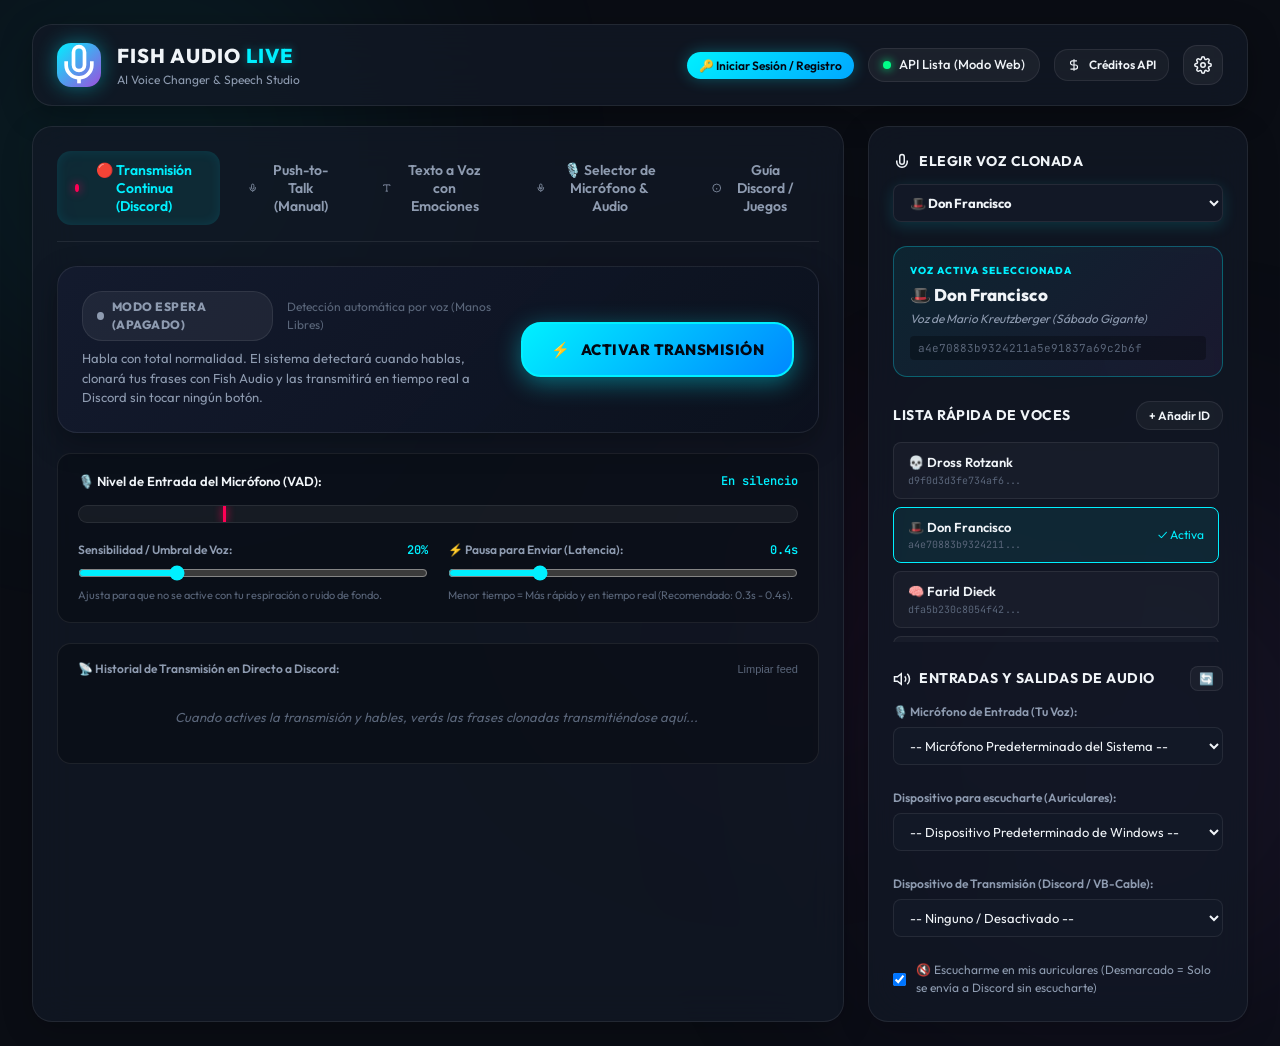
==== index.html @ b85cef84 "feat: add dedicated audio input device selection tab with live VU meter test and tone check" ====
<!DOCTYPE html>
<html lang="es">
<head>
    <meta charset="UTF-8">
    <meta name="viewport" content="width=device-width, initial-scale=1.0">
    <title>Fish Audio AI Voice Changer & Studio</title>
    <!-- Google Fonts -->
    <link rel="preconnect" href="https://fonts.googleapis.com">
    <link rel="preconnect" href="https://fonts.gstatic.com" crossorigin>
    <link href="https://fonts.googleapis.com/css2?family=Outfit:wght@300;400;500;600;700;800&family=JetBrains+Mono:wght@400;500&display=swap" rel="stylesheet">
    <link rel="icon" type="image/svg+xml" href="data:image/svg+xml,<svg xmlns='http://www.w3.org/2000/svg' viewBox='0 0 100 100'><text y='.9em' font-size='90'>🎙️</text></svg>">
    <link rel="stylesheet" href="style.css">
</head>
<body>
    <!-- Background glow ambient effects -->
    <div class="ambient-glow glow-1"></div>
    <div class="ambient-glow glow-2"></div>
    <div class="ambient-glow glow-3"></div>

    <div class="app-container">
        <!-- Top Navbar -->
        <header class="top-nav">
            <div class="brand">
                <div class="logo-icon">
                    <svg viewBox="0 0 24 24" fill="none" stroke="currentColor" stroke-width="2">
                        <path d="M12 2a3 3 0 0 0-3 3v7a3 3 0 0 0 6 0V5a3 3 0 0 0-3-3Z"/>
                        <path d="M19 10v2a7 7 0 0 1-14 0v-2"/>
                        <line x1="12" y1="19" x2="12" y2="22"/>
                    </svg>
                </div>
                <div>
                    <h1>FISH AUDIO <span>LIVE</span></h1>
                    <p class="subtitle">AI Voice Changer & Speech Studio</p>
                </div>
            </div>

            <div class="nav-controls">
                <!-- User Auth Profile Widget -->
                <div id="userProfileWidget" class="user-profile-widget">
                    <button id="btnOpenLoginModal" class="btn btn-primary btn-sm btn-glow">
                        <span>🔑 Iniciar Sesión / Registro</span>
                    </button>
                    <div id="userInfoNav" class="user-info-nav hidden">
                        <div class="user-status-pill">
                            <span class="user-avatar">👤</span>
                            <span id="loggedInUsername" class="user-name">Usuario</span>
                            <span class="user-online-dot" title="Conectado a MongoDB"></span>
                        </div>
                        <button id="btnLogout" class="btn btn-outline btn-xs" title="Cerrar sesión">Salir</button>
                    </div>
                </div>

                <div id="apiStatusBadge" class="status-badge checking">
                    <span class="pulse-dot"></span>
                    <span id="statusText">Verificando API...</span>
                </div>

                <a href="https://fish.audio/app/developers" target="_blank" class="btn btn-outline btn-sm">
                    <svg width="14" height="14" viewBox="0 0 24 24" fill="none" stroke="currentColor" stroke-width="2"><path d="M12 2v20M17 5H9.5a3.5 3.5 0 0 0 0 7h5a3.5 3.5 0 0 1 0 7H6"/></svg>
                    Créditos API
                </a>
                <button id="btnOpenSettings" class="btn btn-icon" title="Configuración">
                    <svg width="18" height="18" viewBox="0 0 24 24" fill="none" stroke="currentColor" stroke-width="2"><circle cx="12" cy="12" r="3"/><path d="M19.4 15a1.65 1.65 0 0 0 .33 1.82l.06.06a2 2 0 0 1 0 2.83 2 2 0 0 1-2.83 0l-.06-.06a1.65 1.65 0 0 0-1.82-.33 1.65 1.65 0 0 0-1 1.51V21a2 2 0 0 1-2 2 2 2 0 0 1-2-2v-.09A1.65 1.65 0 0 0 9 19.4a1.65 1.65 0 0 0-1.82.33l-.06.06a2 2 0 0 1-2.83 0 2 2 0 0 1 0-2.83l.06-.06a1.65 1.65 0 0 0 .33-1.82 1.65 1.65 0 0 0-1.51-1H3a2 2 0 0 1-2-2 2 2 0 0 1 2-2h.09A1.65 1.65 0 0 0 4.6 9a1.65 1.65 0 0 0-.33-1.82l-.06-.06a2 2 0 0 1 0-2.83 2 2 0 0 1 2.83 0l.06.06a1.65 1.65 0 0 0 1.82.33H9a1.65 1.65 0 0 0 1-1.51V3a2 2 0 0 1 2-2 2 2 0 0 1 2 2v.09a1.65 1.65 0 0 0 1 1.51 1.65 1.65 0 0 0 1.82-.33l.06-.06a2 2 0 0 1 2.83 0 2 2 0 0 1 0 2.83l-.06.06a1.65 1.65 0 0 0-.33 1.82V9a1.65 1.65 0 0 0 1.51 1H21a2 2 0 0 1 2 2 2 2 0 0 1-2 2h-.09a1.65 1.65 0 0 0-1.51 1z"/></svg>
                </button>
            </div>
        </header>

        <!-- Credit Alert Banner (Shown if error 402) -->
        <div id="creditAlertBanner" class="credit-banner hidden">
            <div class="banner-content">
                <div class="banner-icon">⚠️</div>
                <div>
                    <strong>Aviso de Crédito de API (Error 402):</strong>
                    <span>Fish Audio gestiona el saldo de la API de forma independiente a la suscripción web. Debes recargar o activar tu saldo de API de desarrollador en <a href="https://fish.audio/app/developers" target="_blank">fish.audio/app/developers</a>.</span>
                </div>
            </div>
            <button class="banner-close" onclick="document.getElementById('creditAlertBanner').classList.add('hidden')">×</button>
        </div>

        <!-- Main Layout Grid -->
        <main class="main-grid">
            <!-- Left Column: Voice Changer & Studio -->
            <section class="panel main-panel">
                <!-- Mode Tabs -->
                <div class="tabs-header">
                    <button class="tab-btn active" data-tab="tab-continuous">
                        <span class="live-dot-icon"></span>
                        🔴 Transmisión Continua (Discord)
                    </button>
                    <button class="tab-btn" data-tab="tab-mic">
                        <svg width="18" height="18" viewBox="0 0 24 24" fill="none" stroke="currentColor" stroke-width="2"><path d="M12 2a3 3 0 0 0-3 3v7a3 3 0 0 0 6 0V5a3 3 0 0 0-3-3Z"/><path d="M19 10v2a7 7 0 0 1-14 0v-2"/><line x1="12" y1="19" x2="12" y2="22"/></svg>
                        Push-to-Talk (Manual)
                    </button>
                    <button class="tab-btn" data-tab="tab-tts">
                        <svg width="18" height="18" viewBox="0 0 24 24" fill="none" stroke="currentColor" stroke-width="2"><polyline points="4 7 4 4 20 4 20 7"/><line x1="9" y1="20" x2="15" y2="20"/><line x1="12" y1="4" x2="12" y2="20"/></svg>
                        Texto a Voz con Emociones
                    </button>
                    <button class="tab-btn" data-tab="tab-devices">
                        <svg width="18" height="18" viewBox="0 0 24 24" fill="none" stroke="currentColor" stroke-width="2"><path d="M12 2a3 3 0 0 0-3 3v7a3 3 0 0 0 6 0V5a3 3 0 0 0-3-3Z"/><path d="M19 10v2a7 7 0 0 1-14 0v-2"/><line x1="12" y1="19" x2="12" y2="22"/><circle cx="12" cy="12" r="1"/></svg>
                        🎙️ Selector de Micrófono & Audio
                    </button>
                    <button class="tab-btn" data-tab="tab-guide">
                        <svg width="18" height="18" viewBox="0 0 24 24" fill="none" stroke="currentColor" stroke-width="2"><circle cx="12" cy="12" r="10"/><line x1="12" y1="16" x2="12" y2="12"/><line x1="12" y1="8" x2="12.01" y2="8"/></svg>
                        Guía Discord / Juegos
                    </button>
                </div>

                <!-- Tab 0: Continuous Live Streaming Mode -->
                <div id="tab-continuous" class="tab-content active">
                    <div class="continuous-hub">
                        <!-- Master Live Toggle Banner -->
                        <div class="master-live-card">
                            <div class="live-info">
                                <div class="live-title-row">
                                    <span id="liveStateBadge" class="live-state-badge state-off">
                                        <span class="live-status-dot"></span>
                                        <span id="liveStateText">MODO ESPERA (APAGADO)</span>
                                    </span>
                                    <span class="live-subtext">Detección automática por voz (Manos Libres)</span>
                                </div>
                                <p class="live-desc">Habla con total normalidad. El sistema detectará cuando hablas, clonará tus frases con Fish Audio y las transmitirá en tiempo real a Discord sin tocar ningún botón.</p>
                            </div>
                            <div class="live-switch-wrapper">
                                <button id="btnToggleLive" class="btn-live-toggle">
                                    <span class="toggle-icon">⚡</span>
                                    <span id="btnToggleLiveText">ACTIVAR TRANSMISIÓN</span>
                                </button>
                            </div>
                        </div>

                        <!-- Real-Time Voice Activity / Noise Gate Meter -->
                        <div class="vad-meter-card">
                            <div class="meter-header">
                                <span>🎙️ Nivel de Entrada del Micrófono (VAD):</span>
                                <span id="vadStatusText" class="vad-level-text">En silencio</span>
                            </div>
                            <div class="meter-bar-container">
                                <div id="vadMeterFill" class="meter-bar-fill" style="width: 0%;"></div>
                                <div id="vadThresholdLine" class="meter-threshold-marker" style="left: 20%;" title="Umbral de Activación"></div>
                            </div>
                            <div class="meter-calibration-grid">
                                <div class="calib-item">
                                    <label class="calib-label">Sensibilidad / Umbral de Voz: <span id="valThreshold">20%</span></label>
                                    <input type="range" id="sliderVadThreshold" min="5" max="60" value="20" class="range-slider">
                                    <small>Ajusta para que no se active con tu respiración o ruido de fondo.</small>
                                </div>
                                <div class="calib-item">
                                    <label class="calib-label">⚡ Pausa para Enviar (Latencia): <span id="valSilenceTime">0.4s</span></label>
                                    <input type="range" id="sliderSilenceTime" min="2" max="10" value="4" class="range-slider">
                                    <small>Menor tiempo = Más rápido y en tiempo real (Recomendado: 0.3s - 0.4s).</small>
                                </div>
                            </div>
                        </div>

                        <!-- Live Stream Sentences Feed -->
                        <div class="live-feed-card">
                            <div class="card-header-sm">
                                <span>📡 Historial de Transmisión en Directo a Discord:</span>
                                <button id="btnClearFeed" class="btn-text-sm">Limpiar feed</button>
                            </div>
                            <div id="liveSentencesFeed" class="sentences-feed">
                                <div class="empty-feed-msg">Cuando actives la transmisión y hables, verás las frases clonadas transmitiéndose aquí...</div>
                            </div>
                        </div>
                    </div>
                </div>

                <!-- Tab 1: Live Mic Voice Changer (PTT) -->
                <div id="tab-mic" class="tab-content">
                    <div class="mic-hub">
                        <!-- Canvas Visualizer -->
                        <div class="visualizer-container">
                            <canvas id="visualizerCanvas"></canvas>
                            <div id="recordingBadge" class="rec-badge hidden">
                                <span class="rec-dot"></span> GRABANDO TU VOZ
                            </div>
                            <div id="processingBadge" class="proc-badge hidden">
                                <div class="spinner-small"></div> CLONANDO CON FISH AUDIO...
                            </div>
                        </div>

                        <!-- Big PTT Button -->
                        <div class="ptt-container">
                            <button id="btnPtt" class="ptt-btn">
                                <div class="ptt-inner">
                                    <svg class="mic-svg" viewBox="0 0 24 24" fill="none" stroke="currentColor" stroke-width="2">
                                        <path d="M12 2a3 3 0 0 0-3 3v7a3 3 0 0 0 6 0V5a3 3 0 0 0-3-3Z"/>
                                        <path d="M19 10v2a7 7 0 0 1-14 0v-2"/>
                                        <line x1="12" y1="19" x2="12" y2="22"/>
                                    </svg>
                                    <span class="ptt-label">MANTÉN PULSADO PARA HABLAR</span>
                                    <span class="ptt-hint">o presiona la tecla [ESPACIO]</span>
                                </div>
                            </button>
                        </div>

                        <!-- Transcription Box -->
                        <div class="transcription-card">
                            <div class="card-header-sm">
                                <span>🗣️ Transcripción Detectada:</span>
                                <span id="transcriptionStatus" class="tag-status">Listo</span>
                            </div>
                            <div id="transcriptionText" class="transcription-text">
                                Habla al micrófono para ver la transcripción aquí y escucharla transformada con la voz de IA...
                            </div>
                        </div>

                        <!-- Audio Player Output -->
                        <div id="latestAudioCard" class="latest-audio-card hidden">
                            <div class="audio-info">
                                <span class="audio-title">✨ Última Salida Clonada</span>
                                <span id="audioDuration" class="audio-duration">0.0s</span>
                            </div>
                            <audio id="audioPlayer" controls></audio>
                        </div>
                    </div>
                </div>

                <!-- Tab 2: Text to Speech with Emotion Tags -->
                <div id="tab-tts" class="tab-content">
                    <div class="tts-hub">
                        <label class="form-label">Escribe el texto que dirá tu voz clonada:</label>
                        
                        <!-- Emotion Tags Quick Insert -->
                        <div class="emotion-tags-bar">
                            <span class="tags-label">Emociones Fish Audio:</span>
                            <button class="tag-chip" onclick="insertTag('[excited]')">😃 [excited]</button>
                            <button class="tag-chip" onclick="insertTag('[laughing]')">😂 [laughing]</button>
                            <button class="tag-chip" onclick="insertTag('[whispering]')">🤫 [whispering]</button>
                            <button class="tag-chip" onclick="insertTag('[angry]')">😡 [angry]</button>
                            <button class="tag-chip" onclick="insertTag('[crying]')">😭 [crying]</button>
                            <button class="tag-chip" onclick="insertTag('[sighing]')">😮‍💨 [sighing]</button>
                            <button class="tag-chip" onclick="insertTag('[screaming]')">😱 [screaming]</button>
                        </div>

                        <div class="textarea-wrapper">
                            <textarea id="ttsTextInput" placeholder="Escribe algo aquí... Ejemplo: [excited] ¡Hola a todos! [laughing] Esta es mi voz con inteligencia artificial."></textarea>
                            <div class="textarea-footer">
                                <span id="charCount">0 caracteres</span>
                                <span class="key-shortcut">Ctrl + Enter para enviar</span>
                            </div>
                        </div>

                        <div class="tts-actions">
                            <button id="btnGenerateTTS" class="btn btn-primary btn-lg">
                                <svg width="18" height="18" viewBox="0 0 24 24" fill="none" stroke="currentColor" stroke-width="2"><polygon points="5 3 19 12 5 21 5 3"/></svg>
                                <span>Generar y Reproducir en Directo</span>
                            </button>
                            <button id="btnClearTTS" class="btn btn-outline">Limpiar</button>
                        </div>
                    </div>
                </div>

                <!-- Tab 3: Discord / Virtual Cable Guide -->
                <div id="tab-guide" class="tab-content">
                    <div class="guide-card">
                        <h3>🎧 Cómo usar tu Voz Clonada en Discord, Juegos o Zoom</h3>
                        <div class="steps-list">
                            <div class="step-item">
                                <div class="step-num">1</div>
                                <div class="step-desc">
                                    <strong>Selecciona la Salida Secundaria en Configuración:</strong>
                                    <p>En el panel derecho, en <em>"Dispositivo de Transmisión (Discord/Juegos)"</em>, elige <strong>CABLE Input (VB-Audio Virtual Cable)</strong> o tu canal de <strong>Voicemeeter</strong>.</p>
                                </div>
                            </div>
                            <div class="step-item">
                                <div class="step-num">2</div>
                                <div class="step-desc">
                                    <strong>Configura Discord o tu Videojuego:</strong>
                                    <p>Abre Discord -> <em>Ajustes de Usuario</em> -> <em>Voz y Video</em> -> En <strong>Dispositivo de Entrada</strong> (Micrófono) selecciona <strong>CABLE Output (VB-Audio Virtual Cable)</strong>.</p>
                                </div>
                            </div>
                            <div class="step-item">
                                <div class="step-num">3</div>
                                <div class="step-desc">
                                    <strong>¡Habla y diviértete!</strong>
                                    <p>Cada vez que hables por este programa o generes un texto, tus amigos en Discord escucharán directamente la voz de IA clonada.</p>
                                </div>
                            </div>
                        </div>
                    </div>
                </div>

                <!-- Tab 4: Comprehensive Audio Input & Output Devices Control Center -->
                <div id="tab-devices" class="tab-content">
                    <div class="devices-hub">
                        <!-- Top Banner / Control Bar -->
                        <div class="device-hero-card">
                            <div class="device-hero-info">
                                <div class="device-hero-title">
                                    <span class="device-icon-badge">🎙️</span>
                                    <div>
                                        <h3>Selector de Micrófonos y Dispositivos de Audio</h3>
                                        <p>Elige qué micrófono capturará tu voz y gestiona tus salidas a auriculares y cables virtuales de Discord.</p>
                                    </div>
                                </div>
                            </div>
                            <div class="device-hero-actions">
                                <button id="btnRefreshDevicesTab" class="btn btn-outline">
                                    <span>🔄</span> Actualizar Dispositivos
                                </button>
                            </div>
                        </div>

                        <!-- Main Input Mic Selector & Live Audio Test Card -->
                        <div class="device-main-card">
                            <div class="section-subtitle space-between">
                                <span>🎙️ 1. SELECCIONAR MICRÓFONO DE ENTRADA ACTIVO</span>
                                <span id="micSelectedBadge" class="status-pill online">Micrófono Activo</span>
                            </div>
                            
                            <div class="form-group" style="margin-top: 14px;">
                                <label class="form-label" style="font-size: 14px; font-weight: 600;">Elegir Micrófono para Captura de Voz:</label>
                                <select id="selectInputDeviceTab" class="form-select select-mic-large">
                                    <option value="">Cargando micrófonos disponibles...</option>
                                </select>
                            </div>

                            <!-- Live Microphone VU Meter & Test Canvas -->
                            <div class="mic-test-panel">
                                <div class="mic-test-header">
                                    <div class="mic-test-title">
                                        <strong>📊 Prueba de Micrófono en Tiempo Real:</strong>
                                        <span id="micTestStatus" class="status-pill idle">En reposo</span>
                                    </div>
                                    <button id="btnToggleMicTest" class="btn btn-sm btn-primary">
                                        <span id="btnToggleMicTestIcon">▶️</span>
                                        <span id="btnToggleMicTestText">Probar Micrófono</span>
                                    </button>
                                </div>

                                <!-- Dynamic VU Meter Bar -->
                                <div class="vu-meter-wrapper">
                                    <div class="vu-meter-scale">
                                        <span>Silencio</span>
                                        <span>Bajo</span>
                                        <span>Óptimo</span>
                                        <span>Alto / Saturación</span>
                                    </div>
                                    <div class="vu-meter-bar-bg">
                                        <div id="micTestVuFill" class="vu-meter-fill" style="width: 0%;"></div>
                                        <div class="vu-meter-marker-optimal" style="left: 60%;" title="Nivel Óptimo Recomendado"></div>
                                    </div>
                                </div>

                                <!-- Canvas Waveform -->
                                <canvas id="micTestCanvas" class="mic-test-canvas" width="600" height="70"></canvas>
                                <div class="mic-test-hint">💡 Habla por tu micrófono mientras la prueba esté activa para verificar que la barra se mueva y que capture tu voz correctamente.</div>
                            </div>
                        </div>

                        <!-- Output Devices Routing Card -->
                        <div class="device-main-card">
                            <div class="section-subtitle">
                                <span>🎧 2. ENRUTAMIENTO DE SALIDAS (AURICULARES Y DISCORD)</span>
                            </div>

                            <div class="routing-grid-two">
                                <div class="routing-box">
                                    <label class="form-label">🎧 Para escucharte a ti mismo (Auriculares/Parlantes):</label>
                                    <select id="selectPrimaryOutputTab" class="form-select">
                                        <option value="">Cargando salidas...</option>
                                    </select>
                                    <button id="btnTestPrimarySound" class="btn btn-sm btn-outline mt-2">
                                        <span>🔊</span> Probar Tono en Auriculares
                                    </button>
                                </div>

                                <div class="routing-box">
                                    <label class="form-label">⭐ Para transmitir a Discord / Juegos (VB-Cable):</label>
                                    <select id="selectSecondaryOutputTab" class="form-select">
                                        <option value="">Cargando salidas...</option>
                                    </select>
                                    <button id="btnTestSecondarySound" class="btn btn-sm btn-outline mt-2">
                                        <span>🔊</span> Probar Tono en Cable Discord
                                    </button>
                                </div>
                            </div>
                        </div>

                        <!-- Detected Microphones List Grid -->
                        <div class="device-main-card">
                            <div class="section-subtitle space-between">
                                <span>📋 3. TODOS LOS MICRÓFONOS DETECTADOS EN TU SISTEMA</span>
                                <span id="totalMicsBadge" class="status-pill idle">0 detectados</span>
                            </div>
                            <div id="detectedMicsList" class="detected-mics-grid">
                                <!-- Populated dynamically -->
                            </div>
                        </div>
                    </div>
                </div>
            </section>

            <!-- Right Column: Voice Selection & Audio Routing -->
            <aside class="panel side-panel">
                <!-- Active Voice & Dropdown Selector -->
                <div class="side-section">
                    <div class="section-title space-between">
                        <div style="display:flex; align-items:center; gap:8px;">
                            <svg width="18" height="18" viewBox="0 0 24 24" fill="none" stroke="currentColor" stroke-width="2"><path d="M12 2a3 3 0 0 0-3 3v7a3 3 0 0 0 6 0V5a3 3 0 0 0-3-3Z"/><path d="M19 10v2a7 7 0 0 1-14 0v-2"/></svg>
                            <span>Elegir Voz Clonada</span>
                        </div>
                    </div>

                    <!-- Main Voice Dropdown Menu -->
                    <div class="form-group">
                        <select id="voiceDropdownSelect" class="form-select select-voice-main">
                            <option value="">Cargando voces...</option>
                        </select>
                    </div>

                    <div class="active-voice-box">
                        <div class="voice-badge">VOZ ACTIVA SELECCIONADA</div>
                        <div id="activeVoiceName" class="active-voice-name">Cargando...</div>
                        <div id="activeVoiceDesc" class="active-voice-desc">...</div>
                        <div id="activeVoiceId" class="active-voice-id">...</div>
                    </div>
                </div>

                <!-- Voice Catalog / Bank -->
                <div class="side-section">
                    <div class="section-title space-between">
                        <span>Lista Rápida de Voces</span>
                        <button id="btnAddNewVoice" class="btn btn-sm btn-outline">+ Añadir ID</button>
                    </div>

                    <div id="voiceList" class="voice-list">
                        <!-- Loaded dynamically -->
                    </div>
                </div>

                <!-- Audio Output Routing -->
                <div class="side-section">
                    <div class="section-title space-between">
                        <div style="display:flex; align-items:center; gap:8px;">
                            <svg width="18" height="18" viewBox="0 0 24 24" fill="none" stroke="currentColor" stroke-width="2"><polygon points="11 5 6 9 2 9 2 15 6 15 11 19 11 5"/><path d="M19.07 4.93a10 10 0 0 1 0 14.14M15.54 8.46a5 5 0 0 1 0 7.07"/></svg>
                            <span>Entradas y Salidas de Audio</span>
                        </div>
                        <button id="btnRefreshDevicesSide" class="btn btn-xs btn-outline" title="Actualizar lista de micrófonos">🔄</button>
                    </div>

                    <div class="form-group">
                        <label class="form-label-sm">🎙️ Micrófono de Entrada (Tu Voz):</label>
                        <select id="selectInputDevice" class="form-select">
                            <option value="">Cargando micrófonos...</option>
                        </select>
                    </div>

                    <div class="form-group">
                        <label class="form-label-sm">Dispositivo para escucharte (Auriculares):</label>
                        <select id="selectPrimaryOutput" class="form-select">
                            <option value="">Cargando dispositivos...</option>
                        </select>
                    </div>

                    <div class="form-group">
                        <label class="form-label-sm">Dispositivo de Transmisión (Discord / VB-Cable):</label>
                        <select id="selectSecondaryOutput" class="form-select">
                            <option value="">Cargando dispositivos...</option>
                        </select>
                    </div>

                    <div class="checkbox-wrapper">
                        <input type="checkbox" id="checkHearMyself">
                        <label for="checkHearMyself">🔇 Escucharme en mis auriculares (Desmarcado = Solo se envía a Discord sin escucharte)</label>
                    </div>
                </div>
            </aside>
        </main>
    </div>

    <!-- Modal for Settings -->
    <div id="settingsModal" class="modal-overlay hidden">
        <div class="modal-card">
            <div class="modal-header">
                <h2>⚙️ Configuración General</h2>
                <button class="modal-close" onclick="closeSettingsModal()">×</button>
            </div>
            <div class="modal-body">
                <div class="form-group">
                    <label class="form-label">Fish Audio API Key:</label>
                    <input type="text" id="settingApiKey" class="form-input" placeholder="sk-fish-...">
                </div>
                <div class="form-group">
                    <label class="form-label">Modelo Fish Audio:</label>
                    <select id="settingModel" class="form-select">
                        <option value="s2.1-pro-free" selected>s2.1-pro-free (Predeterminado / Siempre activo)</option>
                        <option value="s2.1-pro">s2.1-pro</option>
                        <option value="s2-pro">s2-pro</option>
                        <option value="s2">s2</option>
                    </select>
                </div>
                <div class="form-group">
                    <label class="form-label">Idioma / Acento de Reconocimiento:</label>
                    <select id="settingLang" class="form-select">
                        <option value="es-CL">🇨🇱 Español (Chile - Modismos y fonética chilena)</option>
                        <option value="es-419">🌎 Español (Latinoamérica General)</option>
                        <option value="es-ES">🇪🇸 Español (España)</option>
                        <option value="es-MX">🇲🇽 Español (México)</option>
                        <option value="es-AR">🇦🇷 Español (Argentina)</option>
                        <option value="en-US">🇺🇸 English (US)</option>
                    </select>
                    <small class="form-help" style="color:var(--primary); margin-top:4px; display:block;">
                        🧠 <strong>Motor Activo:</strong> Whisper AI + Filtro de Ruido Dinámico FFmpeg (Precisión Máxima)
                    </small>
                </div>
            </div>
            <div class="modal-footer">
                <button class="btn btn-outline" onclick="closeSettingsModal()">Cancelar</button>
                <button id="btnSaveSettings" class="btn btn-primary">Guardar Cambios</button>
            </div>
        </div>
    </div>

    <!-- Modal for Adding New Voice Reference ID -->
    <div id="newVoiceModal" class="modal-overlay hidden">
        <div class="modal-card">
            <div class="modal-header">
                <h2>➕ Añadir Nueva Voz de Fish Audio</h2>
                <button class="modal-close" onclick="closeNewVoiceModal()">×</button>
            </div>
            <div class="modal-body">
                <div class="form-group">
                    <label class="form-label">Reference ID de Fish Audio:</label>
                    <input type="text" id="newVoiceId" class="form-input" placeholder="Ej: 97582f301e1c4f93a514ceda15e23e26">
                    <small class="form-help">Lo encuentras en la URL de cualquier voz pública en fish.audio</small>
                </div>
                <div class="form-group">
                    <label class="form-label">Nombre para la voz:</label>
                    <input type="text" id="newVoiceName" class="form-input" placeholder="Ej: Mi Voz Clonada / Personaje">
                </div>
                <div class="form-group">
                    <label class="form-label">Descripción (opcional):</label>
                    <input type="text" id="newVoiceDesc" class="form-input" placeholder="Ej: Voz enérgica y juvenil">
                </div>
            </div>
            <div class="modal-footer">
                <button class="btn btn-outline" onclick="closeNewVoiceModal()">Cancelar</button>
                <button id="btnSaveNewVoice" class="btn btn-primary">Guardar Voz</button>
            </div>
        </div>
    </div>

    <!-- Modal for Authentication (Login / Register) -->
    <div id="authModal" class="modal-overlay hidden">
        <div class="modal-card auth-modal-card">
            <div class="modal-header auth-modal-header">
                <div class="auth-tabs">
                    <button id="tabAuthLogin" class="auth-tab-btn active" onclick="switchAuthMode('login')">Iniciar Sesión</button>
                    <button id="tabAuthRegister" class="auth-tab-btn" onclick="switchAuthMode('register')">Crear Cuenta</button>
                </div>
                <button class="modal-close" onclick="closeAuthModal()">×</button>
            </div>
            
            <div class="modal-body auth-modal-body">
                <!-- Alert error message -->
                <div id="authAlert" class="auth-alert hidden"></div>

                <!-- Username Input -->
                <div class="form-group">
                    <label class="form-label">Nombre de Usuario:</label>
                    <div class="input-with-icon">
                        <span class="input-icon">👤</span>
                        <input type="text" id="authUsername" class="form-input" placeholder="Tu usuario (ej: gamer123)">
                    </div>
                </div>

                <!-- Email Input (Register only) -->
                <div id="authEmailGroup" class="form-group hidden">
                    <label class="form-label">Correo Electrónico (opcional):</label>
                    <div class="input-with-icon">
                        <span class="input-icon">✉️</span>
                        <input type="email" id="authEmail" class="form-input" placeholder="correo@ejemplo.com">
                    </div>
                </div>

                <!-- Password Input -->
                <div class="form-group">
                    <label class="form-label">Contraseña:</label>
                    <div class="input-with-icon">
                        <span class="input-icon">🔒</span>
                        <input type="password" id="authPassword" class="form-input" placeholder="Mínimo 4 caracteres">
                    </div>
                </div>

                <!-- Submit Button -->
                <button id="btnSubmitAuth" class="btn btn-primary btn-block btn-lg" style="margin-top:16px; width:100%;">
                    <span id="btnSubmitAuthText">Iniciar Sesión</span>
                </button>

                <!-- Footer Hint -->
                <p id="authFooterHint" class="auth-footer-hint">
                    ¿No tienes cuenta? <a href="javascript:void(0)" onclick="switchAuthMode('register')">Regístrate aquí</a>
                </p>
            </div>
        </div>
    </div>

    <!-- Toast Notification -->
    <div id="toast" class="toast hidden"></div>

    <script src="app.js"></script>
</body>
</html>
---- style.css ----
:root {
    --bg-main: #0a0d14;
    --bg-card: rgba(18, 24, 38, 0.75);
    --bg-card-hover: rgba(28, 36, 56, 0.85);
    --bg-input: #121826;
    --border-color: rgba(255, 255, 255, 0.08);
    --border-glow: rgba(0, 240, 255, 0.3);
    
    --primary: #00f0ff;
    --primary-glow: rgba(0, 240, 255, 0.4);
    --secondary: #9d4edd;
    --accent: #ff007f;
    --success: #00ff88;
    --warning: #ffb703;
    --danger: #ff3366;
    
    --text-main: #f0f4f8;
    --text-muted: #8e9bb0;
    --text-dim: #5a667a;
    
    --radius-sm: 8px;
    --radius-md: 14px;
    --radius-lg: 20px;
    --radius-xl: 28px;
    
    --transition: all 0.25s cubic-bezier(0.16, 1, 0.3, 1);
}

* {
    margin: 0;
    padding: 0;
    box-sizing: border-box;
}

body {
    font-family: 'Outfit', -apple-system, BlinkMacSystemFont, sans-serif;
    background-color: var(--bg-main);
    color: var(--text-main);
    min-height: 100vh;
    overflow-x: hidden;
    position: relative;
    line-height: 1.5;
}

/* Ambient glow background */
.ambient-glow {
    position: fixed;
    border-radius: 50%;
    filter: blur(140px);
    pointer-events: none;
    z-index: 0;
    opacity: 0.25;
}
.glow-1 {
    width: 500px;
    height: 500px;
    background: radial-gradient(circle, var(--primary), transparent 70%);
    top: -100px;
    left: -100px;
}
.glow-2 {
    width: 600px;
    height: 600px;
    background: radial-gradient(circle, var(--secondary), transparent 70%);
    bottom: -150px;
    right: -150px;
}
.glow-3 {
    width: 400px;
    height: 400px;
    background: radial-gradient(circle, var(--accent), transparent 70%);
    top: 40%;
    left: 45%;
    opacity: 0.15;
}

.app-container {
    position: relative;
    z-index: 1;
    max-width: 1440px;
    margin: 0 auto;
    padding: 24px 32px;
    display: flex;
    flex-direction: column;
    gap: 20px;
    min-height: 100vh;
}

/* Header & Brand */
.top-nav {
    display: flex;
    justify-content: space-between;
    align-items: center;
    padding: 16px 24px;
    background: var(--bg-card);
    backdrop-filter: blur(20px);
    border: 1px solid var(--border-color);
    border-radius: var(--radius-lg);
    box-shadow: 0 8px 32px rgba(0, 0, 0, 0.3);
}

.brand {
    display: flex;
    align-items: center;
    gap: 16px;
}

.logo-icon {
    width: 44px;
    height: 44px;
    background: linear-gradient(135deg, var(--primary), var(--secondary));
    border-radius: var(--radius-md);
    display: flex;
    align-items: center;
    justify-content: center;
    color: #fff;
    box-shadow: 0 0 20px var(--primary-glow);
}

.brand h1 {
    font-size: 20px;
    font-weight: 800;
    letter-spacing: 1px;
}

.brand h1 span {
    color: var(--primary);
    text-shadow: 0 0 10px var(--primary-glow);
}

.subtitle {
    font-size: 12px;
    color: var(--text-muted);
    font-weight: 400;
}

.nav-controls {
    display: flex;
    align-items: center;
    gap: 14px;
}

/* Status Badges */
.status-badge {
    display: flex;
    align-items: center;
    gap: 8px;
    padding: 6px 14px;
    background: rgba(255, 255, 255, 0.05);
    border: 1px solid var(--border-color);
    border-radius: 30px;
    font-size: 13px;
    font-weight: 500;
}

.pulse-dot {
    width: 8px;
    height: 8px;
    border-radius: 50%;
    background: var(--warning);
    box-shadow: 0 0 10px var(--warning);
    animation: pulse 1.5s infinite;
}

.status-badge.online .pulse-dot {
    background: var(--success);
    box-shadow: 0 0 10px var(--success);
}

.status-badge.error .pulse-dot {
    background: var(--danger);
    box-shadow: 0 0 10px var(--danger);
}

@keyframes pulse {
    0%, 100% { transform: scale(1); opacity: 1; }
    50% { transform: scale(1.3); opacity: 0.6; }
}

/* Buttons */
.btn {
    display: inline-flex;
    align-items: center;
    justify-content: center;
    gap: 8px;
    padding: 10px 18px;
    font-size: 14px;
    font-weight: 600;
    border-radius: var(--radius-md);
    cursor: pointer;
    border: none;
    transition: var(--transition);
    text-decoration: none;
    font-family: inherit;
}

.btn-primary {
    background: linear-gradient(135deg, var(--primary), #00a8ff);
    color: #030712;
    box-shadow: 0 4px 18px var(--primary-glow);
}

.btn-primary:hover {
    transform: translateY(-2px);
    box-shadow: 0 6px 24px var(--primary-glow);
    filter: brightness(1.1);
}

.btn-outline {
    background: rgba(255, 255, 255, 0.04);
    border: 1px solid var(--border-color);
    color: var(--text-main);
}

.btn-outline:hover {
    background: rgba(255, 255, 255, 0.09);
    border-color: rgba(255, 255, 255, 0.2);
}

.btn-icon {
    width: 40px;
    height: 40px;
    padding: 0;
    border-radius: var(--radius-md);
    background: rgba(255, 255, 255, 0.05);
    color: var(--text-main);
    border: 1px solid var(--border-color);
}

.btn-icon:hover {
    background: rgba(255, 255, 255, 0.1);
    color: var(--primary);
}

.btn-sm {
    padding: 6px 12px;
    font-size: 12px;
}

.btn-lg {
    padding: 14px 28px;
    font-size: 16px;
    border-radius: var(--radius-lg);
}

.live-dot-icon {
    width: 8px;
    height: 8px;
    border-radius: 50%;
    background: #ff0055;
    box-shadow: 0 0 10px #ff0055;
    display: inline-block;
    animation: pulse 1.2s infinite;
}

/* Master Live Card */
.continuous-hub {
    display: flex;
    flex-direction: column;
    gap: 20px;
}

.master-live-card {
    background: linear-gradient(135deg, rgba(20, 28, 48, 0.9), rgba(12, 17, 30, 0.95));
    border: 1px solid var(--border-color);
    border-radius: var(--radius-lg);
    padding: 24px;
    display: flex;
    justify-content: space-between;
    align-items: center;
    gap: 24px;
    box-shadow: 0 10px 30px rgba(0, 0, 0, 0.3);
    position: relative;
    overflow: hidden;
}

.master-live-card.is-live-active {
    border-color: var(--success);
    box-shadow: 0 0 35px rgba(0, 255, 136, 0.2);
    background: linear-gradient(135deg, rgba(15, 38, 30, 0.9), rgba(10, 20, 18, 0.95));
}

.live-info {
    display: flex;
    flex-direction: column;
    gap: 8px;
}

.live-title-row {
    display: flex;
    align-items: center;
    gap: 14px;
}

.live-state-badge {
    display: inline-flex;
    align-items: center;
    gap: 8px;
    padding: 6px 14px;
    border-radius: 20px;
    font-size: 12px;
    font-weight: 800;
    letter-spacing: 0.5px;
}

.live-state-badge.state-off {
    background: rgba(255, 255, 255, 0.06);
    color: var(--text-muted);
    border: 1px solid var(--border-color);
}

.live-state-badge.state-listening {
    background: rgba(0, 255, 136, 0.15);
    color: var(--success);
    border: 1px solid var(--success);
    box-shadow: 0 0 15px rgba(0, 255, 136, 0.2);
}

.live-state-badge.state-speaking {
    background: rgba(255, 0, 85, 0.2);
    color: #ff3377;
    border: 1px solid #ff0055;
    box-shadow: 0 0 20px rgba(255, 0, 85, 0.3);
}

.live-state-badge.state-processing {
    background: rgba(0, 240, 255, 0.2);
    color: var(--primary);
    border: 1px solid var(--primary);
    box-shadow: 0 0 15px var(--primary-glow);
}

.live-status-dot {
    width: 8px;
    height: 8px;
    border-radius: 50%;
    background: currentColor;
    animation: pulse 1.2s infinite;
}

.live-subtext {
    font-size: 12px;
    color: var(--text-dim);
}

.live-desc {
    font-size: 13px;
    color: var(--text-muted);
    max-width: 600px;
}

.btn-live-toggle {
    padding: 16px 28px;
    font-size: 15px;
    font-weight: 800;
    letter-spacing: 0.5px;
    border-radius: var(--radius-lg);
    cursor: pointer;
    border: 2px solid var(--primary);
    background: linear-gradient(135deg, var(--primary), #0088ff);
    color: #030712;
    display: inline-flex;
    align-items: center;
    gap: 10px;
    box-shadow: 0 6px 25px var(--primary-glow);
    transition: var(--transition);
    font-family: inherit;
    white-space: nowrap;
}

.btn-live-toggle:hover {
    transform: translateY(-2px) scale(1.02);
    box-shadow: 0 10px 35px var(--primary-glow);
}

.btn-live-toggle.is-active {
    background: linear-gradient(135deg, #ff0055, #ff3366);
    border-color: #ff0055;
    box-shadow: 0 6px 25px rgba(255, 0, 85, 0.4);
    color: #fff;
}

/* VAD Meter Card */
.vad-meter-card {
    background: rgba(0, 0, 0, 0.25);
    border: 1px solid var(--border-color);
    border-radius: var(--radius-md);
    padding: 18px 20px;
    display: flex;
    flex-direction: column;
    gap: 14px;
}

.meter-header {
    display: flex;
    justify-content: space-between;
    font-size: 13px;
    font-weight: 600;
}

.vad-level-text {
    color: var(--primary);
    font-family: 'JetBrains Mono', monospace;
    font-size: 12px;
}

.meter-bar-container {
    position: relative;
    width: 100%;
    height: 18px;
    background: rgba(255, 255, 255, 0.05);
    border-radius: 9px;
    overflow: hidden;
    border: 1px solid var(--border-color);
}

.meter-bar-fill {
    height: 100%;
    background: linear-gradient(90deg, var(--primary), var(--secondary), var(--accent));
    transition: width 0.05s ease-out;
    border-radius: 9px;
}

.meter-threshold-marker {
    position: absolute;
    top: 0;
    bottom: 0;
    width: 3px;
    background: #ff0055;
    box-shadow: 0 0 8px #ff0055;
    z-index: 5;
}

.meter-calibration-grid {
    display: grid;
    grid-template-columns: 1fr 1fr;
    gap: 20px;
    margin-top: 4px;
}

.calib-item {
    display: flex;
    flex-direction: column;
    gap: 6px;
}

.calib-label {
    display: flex;
    justify-content: space-between;
    font-size: 12px;
    font-weight: 600;
    color: var(--text-muted);
}

.calib-label span {
    color: var(--primary);
    font-family: 'JetBrains Mono', monospace;
}

.range-slider {
    width: 100%;
    accent-color: var(--primary);
    cursor: pointer;
}

.calib-item small {
    font-size: 11px;
    color: var(--text-dim);
}

/* Live Sentences Feed */
.live-feed-card {
    background: rgba(0, 0, 0, 0.25);
    border: 1px solid var(--border-color);
    border-radius: var(--radius-md);
    padding: 16px 20px;
}

.btn-text-sm {
    background: none;
    border: none;
    color: var(--text-dim);
    font-size: 11px;
    cursor: pointer;
}

.btn-text-sm:hover {
    color: var(--text-muted);
}

.sentences-feed {
    display: flex;
    flex-direction: column;
    gap: 10px;
    max-height: 220px;
    overflow-y: auto;
    margin-top: 10px;
    padding-right: 4px;
}

.empty-feed-msg {
    font-size: 13px;
    color: var(--text-dim);
    font-style: italic;
    padding: 20px 0;
    text-align: center;
}

.feed-item {
    background: rgba(255, 255, 255, 0.03);
    border: 1px solid var(--border-color);
    border-radius: var(--radius-md);
    padding: 12px 16px;
    display: flex;
    justify-content: space-between;
    align-items: center;
    gap: 16px;
    animation: fadeIn 0.3s ease;
    transition: var(--transition);
}

.feed-item:hover {
    border-color: rgba(0, 240, 255, 0.3);
    background: rgba(255, 255, 255, 0.05);
}

.feed-item.playing {
    border-color: var(--success);
    background: rgba(0, 255, 136, 0.08);
    box-shadow: 0 0 15px rgba(0, 255, 136, 0.15);
}

.feed-main {
    display: flex;
    flex-direction: column;
    gap: 4px;
    flex: 1;
}

.feed-text {
    font-size: 14px;
    font-weight: 500;
    color: var(--text-main);
}

.feed-voice-sub {
    font-size: 11px;
    color: var(--text-muted);
    font-family: 'JetBrains Mono', monospace;
}

.feed-meta {
    display: flex;
    align-items: center;
    gap: 8px;
    flex-shrink: 0;
}

.feed-time {
    font-size: 11px;
    color: var(--text-dim);
    font-family: 'JetBrains Mono', monospace;
}

.feed-tag {
    font-size: 10px;
    font-weight: 700;
    padding: 3px 8px;
    border-radius: 4px;
    background: rgba(0, 240, 255, 0.1);
    color: var(--primary);
}

.feed-tag.done {
    background: rgba(0, 255, 136, 0.15);
    color: var(--success);
}

/* Replay to Discord Button */
.btn-replay-discord {
    background: linear-gradient(135deg, rgba(0, 240, 255, 0.15), rgba(0, 136, 255, 0.15));
    border: 1px solid var(--primary);
    color: #00f0ff;
    padding: 6px 12px;
    border-radius: var(--radius-sm);
    font-size: 12px;
    font-weight: 700;
    cursor: pointer;
    display: inline-flex;
    align-items: center;
    gap: 6px;
    transition: var(--transition);
    font-family: inherit;
    white-space: nowrap;
}

.btn-replay-discord:hover {
    background: linear-gradient(135deg, var(--primary), #0088ff);
    color: #030712;
    transform: translateY(-1px);
    box-shadow: 0 4px 15px var(--primary-glow);
}

.btn-replay-discord:active {
    transform: scale(0.96);
}

.btn-listen-local {
    background: rgba(255, 255, 255, 0.05);
    border: 1px solid var(--border-color);
    color: var(--text-muted);
    padding: 6px 8px;
    border-radius: var(--radius-sm);
    cursor: pointer;
    display: inline-flex;
    align-items: center;
    justify-content: center;
    font-size: 12px;
    transition: var(--transition);
}

.btn-listen-local:hover {
    background: rgba(255, 255, 255, 0.12);
    color: var(--text-main);
}

/* Credit Alert Banner */
.credit-banner {
    display: flex;
    justify-content: space-between;
    align-items: center;
    background: linear-gradient(90deg, rgba(255, 183, 3, 0.15), rgba(255, 51, 102, 0.15));
    border: 1px solid rgba(255, 183, 3, 0.4);
    padding: 14px 20px;
    border-radius: var(--radius-md);
    animation: fadeIn 0.3s ease;
}

.banner-content {
    display: flex;
    align-items: center;
    gap: 12px;
    font-size: 14px;
}

.banner-content a {
    color: var(--primary);
    text-decoration: underline;
    font-weight: 600;
}

.banner-close {
    background: none;
    border: none;
    color: var(--text-muted);
    font-size: 20px;
    cursor: pointer;
}

/* Grid Layout */
.main-grid {
    display: grid;
    grid-template-columns: 1fr 380px;
    gap: 24px;
    flex: 1;
}

.panel {
    background: var(--bg-card);
    backdrop-filter: blur(20px);
    border: 1px solid var(--border-color);
    border-radius: var(--radius-lg);
    padding: 24px;
    box-shadow: 0 8px 32px rgba(0, 0, 0, 0.2);
}

/* Tabs */
.tabs-header {
    display: flex;
    gap: 10px;
    border-bottom: 1px solid var(--border-color);
    padding-bottom: 16px;
    margin-bottom: 24px;
}

.tab-btn {
    background: transparent;
    border: none;
    color: var(--text-muted);
    padding: 10px 18px;
    font-size: 14px;
    font-weight: 600;
    border-radius: var(--radius-md);
    cursor: pointer;
    display: flex;
    align-items: center;
    gap: 8px;
    transition: var(--transition);
    font-family: inherit;
}

.tab-btn:hover {
    color: var(--text-main);
    background: rgba(255, 255, 255, 0.04);
}

.tab-btn.active {
    color: var(--primary);
    background: rgba(0, 240, 255, 0.08);
    box-shadow: inset 0 0 12px rgba(0, 240, 255, 0.1);
}

.tab-content {
    display: none;
    animation: fadeIn 0.3s ease;
}

.tab-content.active {
    display: block;
}

/* Visualizer Container */
.visualizer-container {
    position: relative;
    width: 100%;
    height: 160px;
    background: rgba(0, 0, 0, 0.3);
    border: 1px solid var(--border-color);
    border-radius: var(--radius-lg);
    overflow: hidden;
    margin-bottom: 24px;
    display: flex;
    align-items: center;
    justify-content: center;
}

#visualizerCanvas {
    width: 100%;
    height: 100%;
    display: block;
}

.rec-badge, .proc-badge {
    position: absolute;
    top: 14px;
    left: 16px;
    padding: 6px 14px;
    border-radius: 20px;
    font-size: 12px;
    font-weight: 700;
    letter-spacing: 0.5px;
    display: flex;
    align-items: center;
    gap: 8px;
    backdrop-filter: blur(8px);
}

.rec-badge {
    background: rgba(255, 51, 102, 0.2);
    border: 1px solid var(--danger);
    color: #ff6b8b;
}

.rec-dot {
    width: 8px;
    height: 8px;
    border-radius: 50%;
    background: var(--danger);
    animation: pulse 1s infinite;
}

.proc-badge {
    background: rgba(0, 240, 255, 0.2);
    border: 1px solid var(--primary);
    color: var(--primary);
}

.spinner-small {
    width: 12px;
    height: 12px;
    border: 2px solid rgba(0, 240, 255, 0.3);
    border-top-color: var(--primary);
    border-radius: 50%;
    animation: spin 0.8s linear infinite;
}

@keyframes spin {
    to { transform: rotate(360deg); }
}

/* PTT Button */
.ptt-container {
    display: flex;
    justify-content: center;
    margin-bottom: 24px;
}

.ptt-btn {
    width: 100%;
    max-width: 480px;
    height: 130px;
    background: linear-gradient(145deg, rgba(20, 28, 45, 0.9), rgba(12, 17, 30, 0.9));
    border: 2px solid var(--border-color);
    border-radius: var(--radius-xl);
    cursor: pointer;
    transition: var(--transition);
    box-shadow: 0 10px 30px rgba(0, 0, 0, 0.4);
    position: relative;
    overflow: hidden;
}

.ptt-btn::before {
    content: '';
    position: absolute;
    inset: 0;
    background: radial-gradient(circle at center, var(--primary-glow), transparent 70%);
    opacity: 0;
    transition: var(--transition);
}

.ptt-btn:hover {
    border-color: var(--primary);
    transform: translateY(-2px);
    box-shadow: 0 14px 40px rgba(0, 240, 255, 0.15);
}

.ptt-btn:hover::before {
    opacity: 0.15;
}

.ptt-btn.active-recording {
    border-color: var(--danger);
    background: linear-gradient(145deg, rgba(45, 15, 25, 0.9), rgba(25, 8, 15, 0.9));
    box-shadow: 0 0 50px rgba(255, 51, 102, 0.4);
    transform: scale(0.98);
}

.ptt-inner {
    position: relative;
    z-index: 2;
    display: flex;
    flex-direction: column;
    align-items: center;
    justify-content: center;
    gap: 8px;
    height: 100%;
}

.mic-svg {
    width: 32px;
    height: 32px;
    color: var(--primary);
    transition: var(--transition);
}

.ptt-btn.active-recording .mic-svg {
    color: var(--danger);
    animation: pulse 1s infinite;
}

.ptt-label {
    font-size: 15px;
    font-weight: 800;
    letter-spacing: 1px;
    color: var(--text-main);
}

.ptt-hint {
    font-size: 12px;
    color: var(--text-dim);
    font-family: 'JetBrains Mono', monospace;
}

/* Transcription Card */
.transcription-card {
    background: rgba(0, 0, 0, 0.25);
    border: 1px solid var(--border-color);
    border-radius: var(--radius-md);
    padding: 16px;
    margin-bottom: 20px;
}

.card-header-sm {
    display: flex;
    justify-content: space-between;
    align-items: center;
    font-size: 12px;
    font-weight: 600;
    color: var(--text-muted);
    margin-bottom: 8px;
}

.tag-status {
    padding: 2px 8px;
    border-radius: 12px;
    background: rgba(255, 255, 255, 0.05);
    color: var(--primary);
    font-size: 11px;
}

.transcription-text {
    font-size: 15px;
    color: var(--text-main);
    min-height: 48px;
    line-height: 1.6;
    font-style: italic;
}

/* Latest Audio Card */
.latest-audio-card {
    background: rgba(0, 240, 255, 0.03);
    border: 1px solid rgba(0, 240, 255, 0.2);
    border-radius: var(--radius-md);
    padding: 14px 18px;
    display: flex;
    flex-direction: column;
    gap: 10px;
    animation: fadeIn 0.3s ease;
}

.audio-info {
    display: flex;
    justify-content: space-between;
    font-size: 13px;
    font-weight: 600;
    color: var(--primary);
}

audio {
    width: 100%;
    height: 38px;
    filter: invert(0.85) hue-rotate(180deg);
}

/* TTS Hub */
.emotion-tags-bar {
    display: flex;
    flex-wrap: wrap;
    gap: 8px;
    align-items: center;
    margin: 12px 0;
}

.tags-label {
    font-size: 12px;
    color: var(--text-dim);
    font-weight: 600;
}

.tag-chip {
    background: rgba(255, 255, 255, 0.05);
    border: 1px solid var(--border-color);
    color: var(--text-muted);
    padding: 4px 10px;
    border-radius: 16px;
    font-size: 12px;
    cursor: pointer;
    font-family: 'JetBrains Mono', monospace;
    transition: var(--transition);
}

.tag-chip:hover {
    background: rgba(0, 240, 255, 0.15);
    border-color: var(--primary);
    color: var(--primary);
    transform: translateY(-1px);
}

.textarea-wrapper {
    position: relative;
    margin-bottom: 16px;
}

textarea {
    width: 100%;
    height: 140px;
    background: var(--bg-input);
    border: 1px solid var(--border-color);
    border-radius: var(--radius-md);
    padding: 16px;
    color: var(--text-main);
    font-size: 15px;
    font-family: inherit;
    resize: vertical;
    outline: none;
    transition: var(--transition);
}

textarea:focus {
    border-color: var(--primary);
    box-shadow: 0 0 15px rgba(0, 240, 255, 0.15);
}

.textarea-footer {
    display: flex;
    justify-content: space-between;
    font-size: 12px;
    color: var(--text-dim);
    margin-top: 6px;
}

.tts-actions {
    display: flex;
    gap: 12px;
}

/* Guide */
.guide-card h3 {
    font-size: 18px;
    color: var(--primary);
    margin-bottom: 20px;
}

.steps-list {
    display: flex;
    flex-direction: column;
    gap: 16px;
}

.step-item {
    display: flex;
    gap: 16px;
    align-items: flex-start;
    background: rgba(255, 255, 255, 0.02);
    padding: 16px;
    border-radius: var(--radius-md);
    border: 1px solid var(--border-color);
}

.step-num {
    width: 32px;
    height: 32px;
    background: linear-gradient(135deg, var(--primary), var(--secondary));
    color: #030712;
    border-radius: 50%;
    display: flex;
    align-items: center;
    justify-content: center;
    font-weight: 800;
    font-size: 14px;
    flex-shrink: 0;
}

.step-desc strong {
    color: var(--text-main);
    display: block;
    margin-bottom: 4px;
}

.step-desc p {
    color: var(--text-muted);
    font-size: 14px;
}

/* Side Panel */
.side-panel {
    display: flex;
    flex-direction: column;
    gap: 24px;
}

.side-section {
    display: flex;
    flex-direction: column;
    gap: 12px;
}

.section-title {
    display: flex;
    align-items: center;
    gap: 8px;
    font-size: 14px;
    font-weight: 700;
    color: var(--text-main);
    text-transform: uppercase;
    letter-spacing: 0.5px;
}

.section-title.space-between {
    justify-content: space-between;
}

.select-voice-main {
    font-size: 14px;
    font-weight: 700;
    padding: 12px 14px;
    background: #141c2e;
    border: 2px solid var(--primary);
    border-radius: var(--radius-md);
    color: #00f0ff;
    box-shadow: 0 4px 15px rgba(0, 240, 255, 0.15);
    cursor: pointer;
}

.select-voice-main:focus {
    box-shadow: 0 0 20px rgba(0, 240, 255, 0.3);
}

.select-voice-main option {
    background: #0d1320;
    color: #f0f4f8;
    padding: 8px;
    font-weight: 500;
}

.active-voice-box {
    background: linear-gradient(135deg, rgba(0, 240, 255, 0.08), rgba(157, 78, 221, 0.08));
    border: 1px solid rgba(0, 240, 255, 0.3);
    border-radius: var(--radius-md);
    padding: 16px;
    position: relative;
    overflow: hidden;
}

.voice-badge {
    font-size: 10px;
    font-weight: 800;
    color: var(--primary);
    letter-spacing: 1px;
    margin-bottom: 4px;
}

.active-voice-name {
    font-size: 17px;
    font-weight: 800;
    color: var(--text-main);
    margin-bottom: 2px;
}

.active-voice-desc {
    font-size: 12px;
    color: var(--text-muted);
    margin-bottom: 8px;
    font-style: italic;
}

.active-voice-id {
    font-family: 'JetBrains Mono', monospace;
    font-size: 11px;
    color: var(--text-dim);
    word-break: break-all;
    background: rgba(0, 0, 0, 0.3);
    padding: 4px 8px;
    border-radius: 4px;
}

/* Voice List */
.voice-list {
    display: flex;
    flex-direction: column;
    gap: 8px;
    max-height: 200px;
    overflow-y: auto;
    padding-right: 4px;
}

.voice-card {
    background: rgba(255, 255, 255, 0.03);
    border: 1px solid var(--border-color);
    border-radius: var(--radius-sm);
    padding: 10px 14px;
    cursor: pointer;
    transition: var(--transition);
    display: flex;
    justify-content: space-between;
    align-items: center;
}

.voice-card:hover {
    background: rgba(255, 255, 255, 0.07);
    border-color: rgba(255, 255, 255, 0.2);
}

.voice-card.selected {
    border-color: var(--primary);
    background: rgba(0, 240, 255, 0.08);
}

.voice-card-name {
    font-size: 13px;
    font-weight: 600;
}

.voice-card-id {
    font-size: 10px;
    font-family: 'JetBrains Mono', monospace;
    color: var(--text-dim);
}

/* Form inputs & selects */
.form-group {
    display: flex;
    flex-direction: column;
    gap: 6px;
    margin-bottom: 12px;
}

.form-label {
    font-size: 13px;
    font-weight: 600;
    color: var(--text-muted);
}

.form-label-sm {
    font-size: 12px;
    font-weight: 600;
    color: var(--text-muted);
}

.form-select, .form-input {
    width: 100%;
    background: var(--bg-input);
    border: 1px solid var(--border-color);
    border-radius: var(--radius-sm);
    padding: 9px 12px;
    color: var(--text-main);
    font-size: 13px;
    font-family: inherit;
    outline: none;
    transition: var(--transition);
}

.form-select:focus, .form-input:focus {
    border-color: var(--primary);
}

.form-help {
    font-size: 11px;
    color: var(--text-dim);
}

.checkbox-wrapper {
    display: flex;
    align-items: center;
    gap: 10px;
    font-size: 12px;
    color: var(--text-muted);
    cursor: pointer;
}

/* Modals */
.modal-overlay {
    position: fixed;
    inset: 0;
    background: rgba(0, 0, 0, 0.7);
    backdrop-filter: blur(8px);
    display: flex;
    align-items: center;
    justify-content: center;
    z-index: 100;
    animation: fadeIn 0.2s ease;
}

.modal-card {
    background: #101624;
    border: 1px solid var(--border-color);
    border-radius: var(--radius-lg);
    width: 100%;
    max-width: 500px;
    padding: 24px;
    box-shadow: 0 20px 50px rgba(0, 0, 0, 0.6);
}

.modal-header {
    display: flex;
    justify-content: space-between;
    align-items: center;
    margin-bottom: 20px;
}

.modal-header h2 {
    font-size: 18px;
    color: var(--text-main);
}

.modal-close {
    background: none;
    border: none;
    font-size: 24px;
    color: var(--text-muted);
    cursor: pointer;
}

.modal-footer {
    display: flex;
    justify-content: flex-end;
    gap: 12px;
    margin-top: 20px;
}

/* Toast */
.toast {
    position: fixed;
    bottom: 24px;
    right: 24px;
    padding: 12px 20px;
    background: #141c2e;
    border: 1px solid var(--primary);
    border-radius: var(--radius-md);
    color: var(--text-main);
    font-size: 14px;
    box-shadow: 0 8px 30px rgba(0, 0, 0, 0.5);
    z-index: 1000;
    animation: slideUp 0.3s ease;
}

.hidden {
    display: none !important;
}

@keyframes fadeIn {
    from { opacity: 0; transform: scale(0.98); }
    to { opacity: 1; transform: scale(1); }
}

@keyframes slideUp {
    from { transform: translateY(20px); opacity: 0; }
    to { transform: translateY(0); opacity: 1; }
}

/* User Auth Profile Widget */
.user-profile-widget {
    display: flex;
    align-items: center;
}

.user-info-nav {
    display: flex;
    align-items: center;
    gap: 10px;
    background: rgba(0, 240, 255, 0.06);
    border: 1px solid rgba(0, 240, 255, 0.25);
    padding: 4px 10px;
    border-radius: 20px;
    box-shadow: 0 0 15px rgba(0, 240, 255, 0.08);
}

.user-status-pill {
    display: flex;
    align-items: center;
    gap: 6px;
    font-size: 13px;
    font-weight: 700;
    color: var(--primary);
}

.user-avatar {
    font-size: 14px;
}

.user-online-dot {
    width: 8px;
    height: 8px;
    border-radius: 50%;
    background: #00ff88;
    box-shadow: 0 0 8px #00ff88;
}

.btn-xs {
    padding: 2px 8px;
    font-size: 11px;
    border-radius: 12px;
}

.btn-glow {
    box-shadow: 0 0 15px rgba(0, 240, 255, 0.3);
    animation: pulseGlow 2.5s infinite;
}

@keyframes pulseGlow {
    0%, 100% { box-shadow: 0 0 12px rgba(0, 240, 255, 0.3); }
    50% { box-shadow: 0 0 22px rgba(0, 240, 255, 0.6); }
}

/* Auth Modal Specifics */
.auth-modal-card {
    max-width: 440px;
    border-color: rgba(0, 240, 255, 0.3);
    background: linear-gradient(165deg, #121929, #0a0e18);
    box-shadow: 0 20px 60px rgba(0, 0, 0, 0.8), 0 0 30px rgba(0, 240, 255, 0.15);
}

.auth-modal-header {
    border-bottom: 1px solid var(--border-color);
    padding-bottom: 14px;
    margin-bottom: 18px;
}

.auth-tabs {
    display: flex;
    gap: 8px;
    background: rgba(0, 0, 0, 0.3);
    padding: 4px;
    border-radius: var(--radius-md);
    border: 1px solid var(--border-color);
}

.auth-tab-btn {
    background: transparent;
    border: none;
    color: var(--text-muted);
    font-size: 13px;
    font-weight: 700;
    padding: 6px 14px;
    border-radius: var(--radius-sm);
    cursor: pointer;
    transition: var(--transition);
    font-family: inherit;
}

.auth-tab-btn:hover {
    color: var(--text-main);
}

.auth-tab-btn.active {
    background: var(--primary);
    color: #030712;
    box-shadow: 0 2px 10px rgba(0, 240, 255, 0.3);
}

.auth-alert {
    padding: 10px 14px;
    border-radius: var(--radius-sm);
    font-size: 13px;
    margin-bottom: 16px;
    display: flex;
    align-items: center;
    gap: 8px;
    animation: fadeIn 0.2s ease;
}

.auth-alert.error {
    background: rgba(255, 51, 102, 0.15);
    border: 1px solid var(--danger);
    color: #ff6b8b;
}

.auth-alert.success {
    background: rgba(0, 255, 136, 0.15);
    border: 1px solid var(--success);
    color: #00ff88;
}

.input-with-icon {
    position: relative;
    display: flex;
    align-items: center;
}

.input-icon {
    position: absolute;
    left: 12px;
    font-size: 14px;
    color: var(--text-muted);
    pointer-events: none;
}

.input-with-icon input {
    padding-left: 36px;
}

.auth-footer-hint {
    margin-top: 18px;
    text-align: center;
    font-size: 13px;
    color: var(--text-muted);
}

.auth-footer-hint a {
    color: var(--primary);
    text-decoration: underline;
    font-weight: 600;
}

/* Scrollbar */
::-webkit-scrollbar {
    width: 6px;
}
::-webkit-scrollbar-track {
    background: rgba(0, 0, 0, 0.1);
}
::-webkit-scrollbar-thumb {
    background: rgba(255, 255, 255, 0.15);
    border-radius: 4px;
}
::-webkit-scrollbar-thumb:hover {
    background: rgba(0, 240, 255, 0.4);
}

/* =========================================================================
   🎙️ AUDIO DEVICES & MICROPHONE CONTROL CENTER STYLES
   ========================================================================= */

.devices-hub {
    display: flex;
    flex-direction: column;
    gap: 20px;
}

.device-hero-card {
    background: linear-gradient(135deg, rgba(18, 24, 38, 0.9), rgba(0, 240, 255, 0.08));
    border: 1px solid rgba(0, 240, 255, 0.25);
    border-radius: var(--radius-lg);
    padding: 22px 26px;
    display: flex;
    justify-content: space-between;
    align-items: center;
    gap: 20px;
    box-shadow: 0 8px 30px rgba(0, 0, 0, 0.3);
}

.device-hero-title {
    display: flex;
    align-items: center;
    gap: 16px;
}

.device-icon-badge {
    font-size: 32px;
    background: rgba(0, 240, 255, 0.12);
    border: 1px solid var(--primary);
    width: 60px;
    height: 60px;
    border-radius: var(--radius-md);
    display: flex;
    align-items: center;
    justify-content: center;
    box-shadow: 0 0 20px rgba(0, 240, 255, 0.25);
}

.device-hero-title h3 {
    font-size: 19px;
    font-weight: 700;
    color: var(--text-main);
    margin-bottom: 4px;
}

.device-hero-title p {
    font-size: 13px;
    color: var(--text-muted);
}

.device-main-card {
    background: var(--bg-card);
    border: 1px solid var(--border-color);
    border-radius: var(--radius-lg);
    padding: 24px;
    backdrop-filter: blur(20px);
    display: flex;
    flex-direction: column;
    gap: 16px;
    transition: var(--transition);
}

.device-main-card:hover {
    border-color: rgba(0, 240, 255, 0.2);
}

.select-mic-large {
    font-size: 15px;
    font-weight: 600;
    padding: 14px 18px;
    background-color: #0d121c;
    border: 1px solid rgba(0, 240, 255, 0.3);
    border-radius: var(--radius-md);
    box-shadow: 0 4px 15px rgba(0, 0, 0, 0.2);
}

.select-mic-large:focus {
    border-color: var(--primary);
    box-shadow: 0 0 20px var(--primary-glow);
}

/* Mic Live Test Panel */
.mic-test-panel {
    background: rgba(10, 14, 22, 0.85);
    border: 1px solid rgba(255, 255, 255, 0.06);
    border-radius: var(--radius-md);
    padding: 18px 20px;
    display: flex;
    flex-direction: column;
    gap: 14px;
}

.mic-test-header {
    display: flex;
    justify-content: space-between;
    align-items: center;
}

.mic-test-title {
    display: flex;
    align-items: center;
    gap: 10px;
    font-size: 14px;
}

.status-pill {
    font-size: 11px;
    font-weight: 700;
    text-transform: uppercase;
    letter-spacing: 0.5px;
    padding: 4px 10px;
    border-radius: 20px;
}

.status-pill.idle {
    background: rgba(255, 255, 255, 0.08);
    color: var(--text-muted);
}

.status-pill.active {
    background: rgba(0, 240, 255, 0.15);
    color: var(--primary);
    border: 1px solid var(--primary);
    box-shadow: 0 0 10px var(--primary-glow);
}

.status-pill.online {
    background: rgba(0, 255, 136, 0.15);
    color: var(--success);
    border: 1px solid var(--success);
}

.status-pill.clipping {
    background: rgba(255, 51, 102, 0.2);
    color: var(--danger);
    border: 1px solid var(--danger);
}

/* VU Meter Scale & Bar */
.vu-meter-wrapper {
    display: flex;
    flex-direction: column;
    gap: 6px;
}

.vu-meter-scale {
    display: flex;
    justify-content: space-between;
    font-size: 11px;
    color: var(--text-dim);
    font-family: 'JetBrains Mono', monospace;
    padding: 0 4px;
}

.vu-meter-bar-bg {
    height: 16px;
    background: #090c12;
    border-radius: 8px;
    overflow: hidden;
    position: relative;
    border: 1px solid rgba(255, 255, 255, 0.08);
}

.vu-meter-fill {
    height: 100%;
    width: 0%;
    background: linear-gradient(90deg, #00ff88 0%, #00f0ff 60%, #ffb703 85%, #ff3366 100%);
    border-radius: 8px;
    transition: width 0.06s ease;
    box-shadow: 0 0 12px rgba(0, 240, 255, 0.5);
}

.vu-meter-marker-optimal {
    position: absolute;
    top: 0;
    bottom: 0;
    width: 2px;
    background: rgba(255, 255, 255, 0.4);
}

.mic-test-canvas {
    width: 100%;
    height: 70px;
    background: #090c12;
    border: 1px solid rgba(255, 255, 255, 0.06);
    border-radius: var(--radius-sm);
}

.mic-test-hint {
    font-size: 12px;
    color: var(--text-muted);
}

/* Routing Grid */
.routing-grid-two {
    display: grid;
    grid-template-columns: repeat(auto-fit, minmax(280px, 1fr));
    gap: 16px;
}

.routing-box {
    background: rgba(10, 14, 22, 0.6);
    border: 1px solid rgba(255, 255, 255, 0.06);
    border-radius: var(--radius-md);
    padding: 16px;
    display: flex;
    flex-direction: column;
    gap: 10px;
}

/* Detected Mics Grid */
.detected-mics-grid {
    display: grid;
    grid-template-columns: repeat(auto-fill, minmax(280px, 1fr));
    gap: 14px;
    max-height: 380px;
    overflow-y: auto;
    padding-right: 4px;
}

.mic-card-item {
    background: rgba(14, 19, 30, 0.7);
    border: 1px solid rgba(255, 255, 255, 0.06);
    border-radius: var(--radius-md);
    padding: 14px 16px;
    display: flex;
    flex-direction: column;
    justify-content: space-between;
    gap: 12px;
    transition: var(--transition);
}

.mic-card-item:hover {
    border-color: rgba(0, 240, 255, 0.3);
    background: rgba(20, 28, 44, 0.85);
    transform: translateY(-2px);
}

.mic-card-item.selected {
    border-color: var(--primary);
    background: rgba(0, 240, 255, 0.08);
    box-shadow: 0 0 16px rgba(0, 240, 255, 0.15);
}

.mic-card-header {
    display: flex;
    align-items: flex-start;
    gap: 10px;
}

.mic-card-icon {
    font-size: 20px;
}

.mic-card-name {
    font-size: 13px;
    font-weight: 600;
    color: var(--text-main);
    line-height: 1.3;
}

.mic-card-meta {
    font-size: 11px;
    color: var(--text-muted);
    font-family: 'JetBrains Mono', monospace;
    display: flex;
    gap: 8px;
    margin-top: 4px;
}

.mic-card-badge {
    display: inline-block;
    padding: 2px 6px;
    background: rgba(255, 255, 255, 0.06);
    border-radius: 4px;
    font-size: 10px;
    color: var(--primary);
}

.btn-xs {
    padding: 4px 8px;
    font-size: 12px;
    border-radius: var(--radius-sm);
}

.mt-2 {
    margin-top: 8px;
}
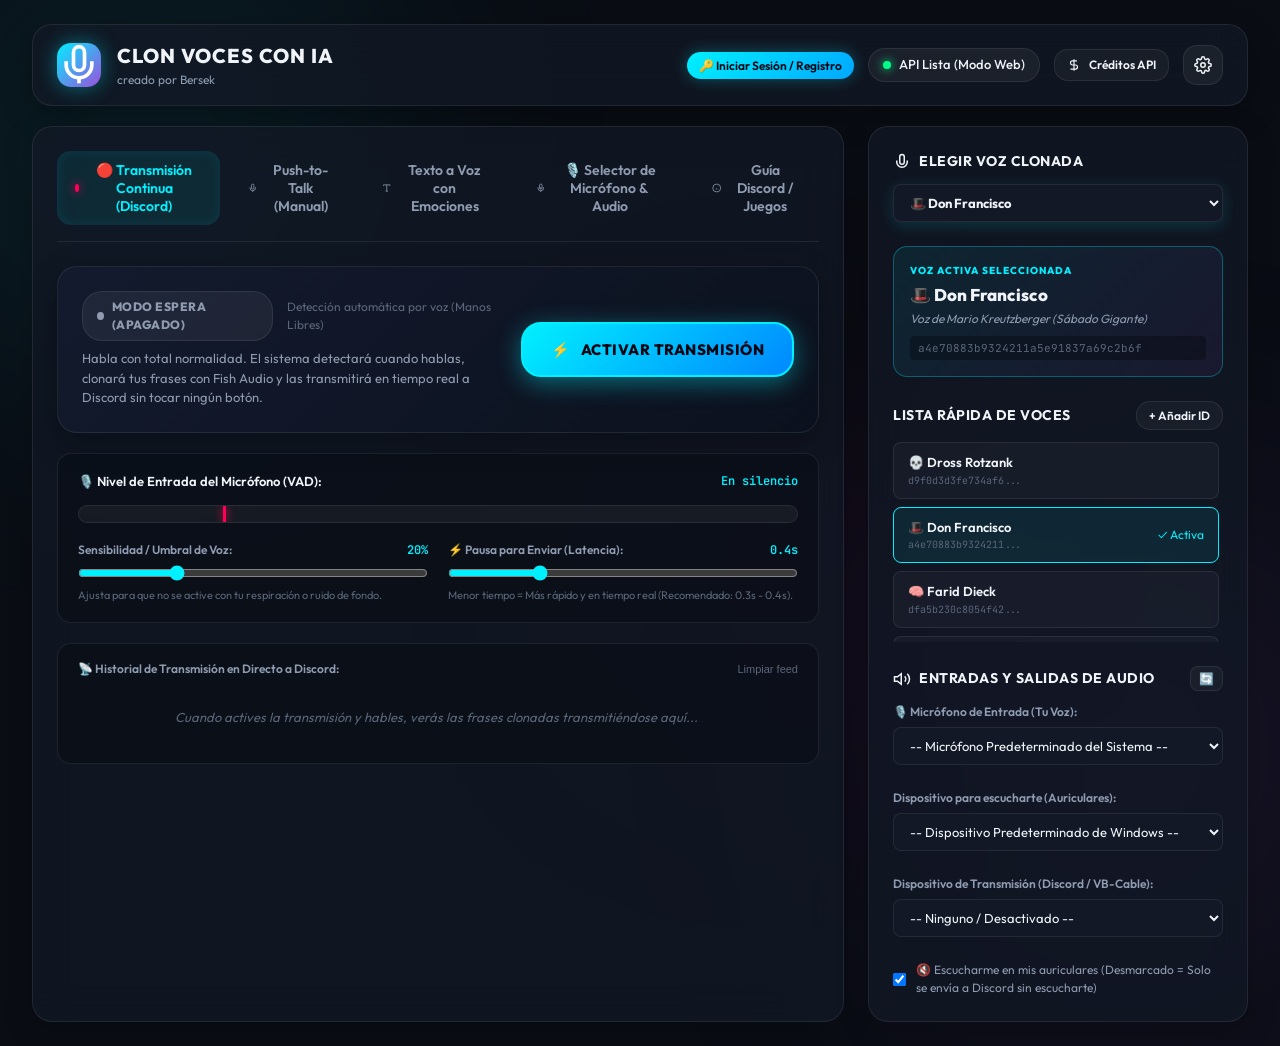
==== commit e0c41954: "feat: add microphone device selector hub and dedicated audio players for TTS, PTT and continuous mod" ====
--- a/index.html
+++ b/index.html
@@ -29,8 +29,8 @@
                     </svg>
                 </div>
                 <div>
-                    <h1>FISH AUDIO <span>LIVE</span></h1>
-                    <p class="subtitle">AI Voice Changer & Speech Studio</p>
+                    <h1>CLON VOCES CON IA</h1>
+                    <p class="subtitle">creado por Bersek</p>
                 </div>
             </div>
 
@@ -162,6 +162,15 @@
                                 <div class="empty-feed-msg">Cuando actives la transmisión y hables, verás las frases clonadas transmitiéndose aquí...</div>
                             </div>
                         </div>
+
+                        <!-- Live Output Monitor Player -->
+                        <div id="liveAudioCard" class="latest-audio-card hidden" style="margin-top: 16px;">
+                            <div class="audio-info">
+                                <span class="audio-title">🔊 Última Frase Transmitida</span>
+                                <span id="liveAudioStatusTag" class="tag-status">✓ Emitido</span>
+                            </div>
+                            <audio id="liveAudioPlayer" controls style="width:100%; margin-top:10px;"></audio>
+                        </div>
                     </div>
                 </div>
 
@@ -208,10 +217,14 @@
                         <!-- Audio Player Output -->
                         <div id="latestAudioCard" class="latest-audio-card hidden">
                             <div class="audio-info">
-                                <span class="audio-title">✨ Última Salida Clonada</span>
-                                <span id="audioDuration" class="audio-duration">0.0s</span>
-                            </div>
-                            <audio id="audioPlayer" controls></audio>
+                                <span class="audio-title">✨ Última Voz Clonada</span>
+                                <span id="audioDuration" class="tag-status">Listo</span>
+                            </div>
+                            <audio id="audioPlayer" controls style="width:100%; margin-top:10px;"></audio>
+                            <div class="audio-actions-row" style="margin-top: 10px; display: flex; gap: 10px;">
+                                <button id="btnReplayMic" class="btn btn-sm btn-outline">🔁 Volver a Escuchar</button>
+                                <a id="btnDownloadMic" class="btn btn-sm btn-outline" download="voz_clonada.mp3">⬇️ Descargar MP3</a>
+                            </div>
                         </div>
                     </div>
                 </div>
@@ -248,6 +261,19 @@
                             </button>
                             <button id="btnClearTTS" class="btn btn-outline">Limpiar</button>
                         </div>
+
+                        <!-- Audio Player Output for TTS -->
+                        <div id="ttsAudioCard" class="latest-audio-card hidden" style="margin-top: 20px;">
+                            <div class="audio-info">
+                                <span class="audio-title">✨ Audio Generado con Voz IA</span>
+                                <span id="ttsAudioStatusTag" class="tag-status">Listo</span>
+                            </div>
+                            <audio id="ttsAudioPlayer" controls style="width:100%; margin-top:10px;"></audio>
+                            <div class="audio-actions-row" style="margin-top: 10px; display: flex; gap: 10px;">
+                                <button id="btnReplayTTS" class="btn btn-sm btn-outline">🔁 Volver a Escuchar</button>
+                                <a id="btnDownloadTTS" class="btn btn-sm btn-outline" download="voz_ia.mp3">⬇️ Descargar MP3</a>
+                            </div>
+                        </div>
                     </div>
                 </div>
 
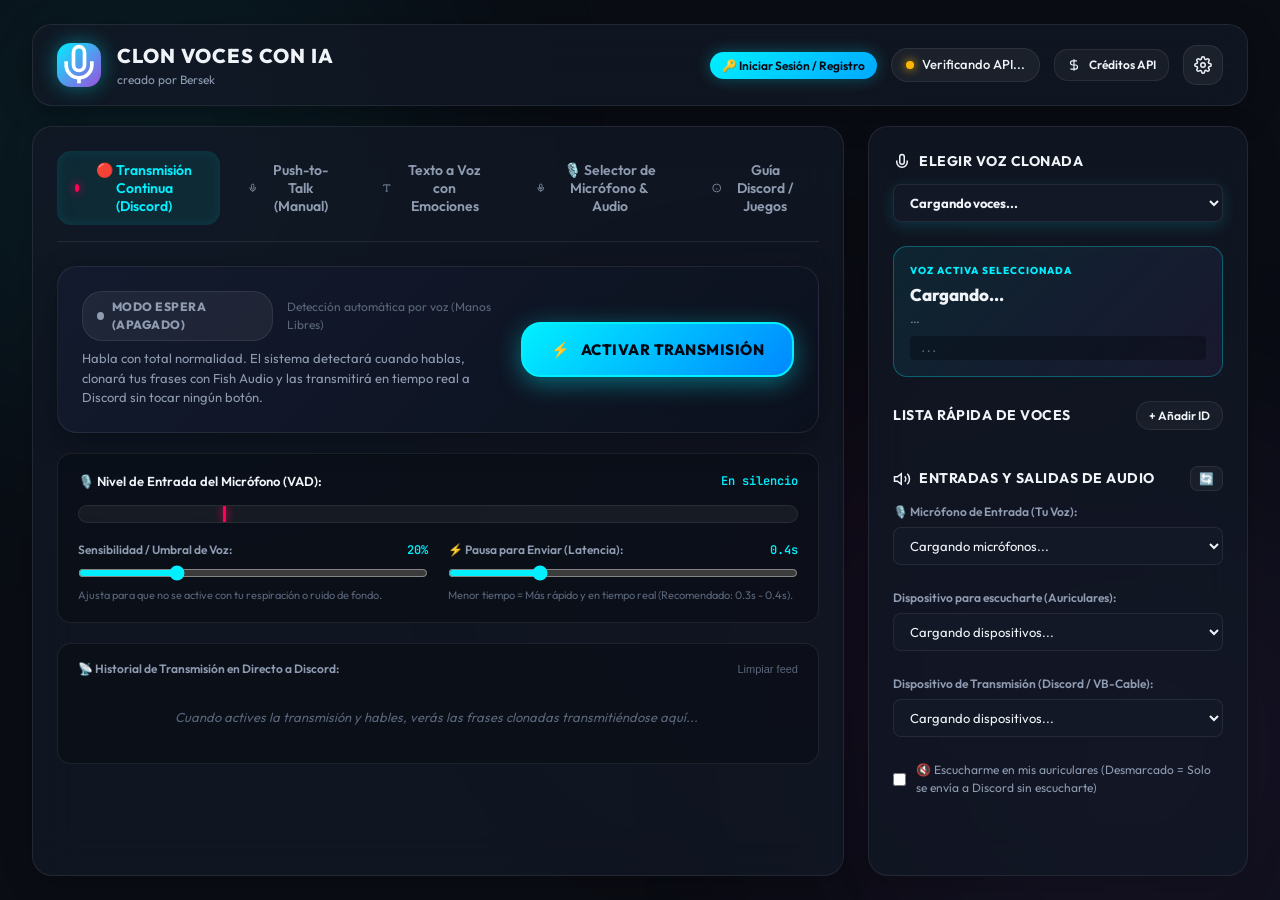
==== commit 5c26d2d0: "fix(cors): resolve Fish Audio API CORS by routing through backend server and adding configurable bac" ====
--- a/index.html
+++ b/index.html
@@ -531,6 +531,11 @@
                         🧠 <strong>Motor Activo:</strong> Whisper AI + Filtro de Ruido Dinámico FFmpeg (Precisión Máxima)
                     </small>
                 </div>
+                <div class="form-group">
+                    <label class="form-label">URL del Servidor Backend (para GitHub Pages):</label>
+                    <input type="text" id="settingBackendUrl" class="form-input" placeholder="http://localhost:7860 o https://tu-tunel.ngrok-free.app">
+                    <small class="form-help">Si utilizas la web desde GitHub Pages, conéctala a tu servidor local ejecutando <code>python server.py</code> o con tu túnel para evitar bloqueos de CORS del navegador.</small>
+                </div>
             </div>
             <div class="modal-footer">
                 <button class="btn btn-outline" onclick="closeSettingsModal()">Cancelar</button>
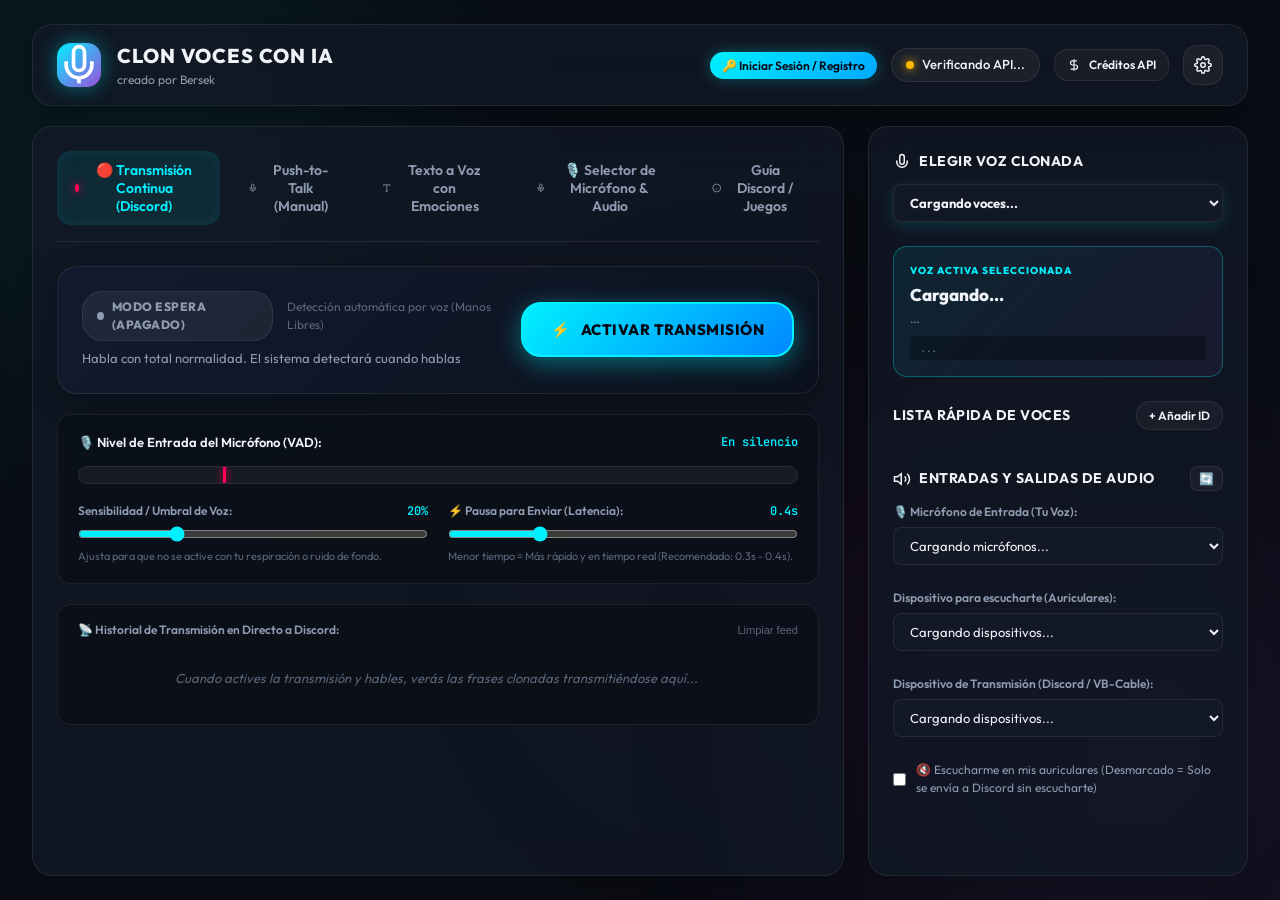
==== commit ffff28dd: "fix: auto release port 7860 if occupied on server startup" ====
--- a/index.html
+++ b/index.html
@@ -1,5 +1,6 @@
 <!DOCTYPE html>
 <html lang="es">
+
 <head>
     <meta charset="UTF-8">
     <meta name="viewport" content="width=device-width, initial-scale=1.0">
@@ -7,10 +8,14 @@
     <!-- Google Fonts -->
     <link rel="preconnect" href="https://fonts.googleapis.com">
     <link rel="preconnect" href="https://fonts.gstatic.com" crossorigin>
-    <link href="https://fonts.googleapis.com/css2?family=Outfit:wght@300;400;500;600;700;800&family=JetBrains+Mono:wght@400;500&display=swap" rel="stylesheet">
-    <link rel="icon" type="image/svg+xml" href="data:image/svg+xml,<svg xmlns='http://www.w3.org/2000/svg' viewBox='0 0 100 100'><text y='.9em' font-size='90'>🎙️</text></svg>">
+    <link
+        href="https://fonts.googleapis.com/css2?family=Outfit:wght@300;400;500;600;700;800&family=JetBrains+Mono:wght@400;500&display=swap"
+        rel="stylesheet">
+    <link rel="icon" type="image/svg+xml"
+        href="data:image/svg+xml,<svg xmlns='http://www.w3.org/2000/svg' viewBox='0 0 100 100'><text y='.9em' font-size='90'>🎙️</text></svg>">
     <link rel="stylesheet" href="style.css">
 </head>
+
 <body>
     <!-- Background glow ambient effects -->
     <div class="ambient-glow glow-1"></div>
@@ -23,9 +28,9 @@
             <div class="brand">
                 <div class="logo-icon">
                     <svg viewBox="0 0 24 24" fill="none" stroke="currentColor" stroke-width="2">
-                        <path d="M12 2a3 3 0 0 0-3 3v7a3 3 0 0 0 6 0V5a3 3 0 0 0-3-3Z"/>
-                        <path d="M19 10v2a7 7 0 0 1-14 0v-2"/>
-                        <line x1="12" y1="19" x2="12" y2="22"/>
+                        <path d="M12 2a3 3 0 0 0-3 3v7a3 3 0 0 0 6 0V5a3 3 0 0 0-3-3Z" />
+                        <path d="M19 10v2a7 7 0 0 1-14 0v-2" />
+                        <line x1="12" y1="19" x2="12" y2="22" />
                     </svg>
                 </div>
                 <div>
@@ -56,11 +61,17 @@
                 </div>
 
                 <a href="https://fish.audio/app/developers" target="_blank" class="btn btn-outline btn-sm">
-                    <svg width="14" height="14" viewBox="0 0 24 24" fill="none" stroke="currentColor" stroke-width="2"><path d="M12 2v20M17 5H9.5a3.5 3.5 0 0 0 0 7h5a3.5 3.5 0 0 1 0 7H6"/></svg>
+                    <svg width="14" height="14" viewBox="0 0 24 24" fill="none" stroke="currentColor" stroke-width="2">
+                        <path d="M12 2v20M17 5H9.5a3.5 3.5 0 0 0 0 7h5a3.5 3.5 0 0 1 0 7H6" />
+                    </svg>
                     Créditos API
                 </a>
                 <button id="btnOpenSettings" class="btn btn-icon" title="Configuración">
-                    <svg width="18" height="18" viewBox="0 0 24 24" fill="none" stroke="currentColor" stroke-width="2"><circle cx="12" cy="12" r="3"/><path d="M19.4 15a1.65 1.65 0 0 0 .33 1.82l.06.06a2 2 0 0 1 0 2.83 2 2 0 0 1-2.83 0l-.06-.06a1.65 1.65 0 0 0-1.82-.33 1.65 1.65 0 0 0-1 1.51V21a2 2 0 0 1-2 2 2 2 0 0 1-2-2v-.09A1.65 1.65 0 0 0 9 19.4a1.65 1.65 0 0 0-1.82.33l-.06.06a2 2 0 0 1-2.83 0 2 2 0 0 1 0-2.83l.06-.06a1.65 1.65 0 0 0 .33-1.82 1.65 1.65 0 0 0-1.51-1H3a2 2 0 0 1-2-2 2 2 0 0 1 2-2h.09A1.65 1.65 0 0 0 4.6 9a1.65 1.65 0 0 0-.33-1.82l-.06-.06a2 2 0 0 1 0-2.83 2 2 0 0 1 2.83 0l.06.06a1.65 1.65 0 0 0 1.82.33H9a1.65 1.65 0 0 0 1-1.51V3a2 2 0 0 1 2-2 2 2 0 0 1 2 2v.09a1.65 1.65 0 0 0 1 1.51 1.65 1.65 0 0 0 1.82-.33l.06-.06a2 2 0 0 1 2.83 0 2 2 0 0 1 0 2.83l-.06.06a1.65 1.65 0 0 0-.33 1.82V9a1.65 1.65 0 0 0 1.51 1H21a2 2 0 0 1 2 2 2 2 0 0 1-2 2h-.09a1.65 1.65 0 0 0-1.51 1z"/></svg>
+                    <svg width="18" height="18" viewBox="0 0 24 24" fill="none" stroke="currentColor" stroke-width="2">
+                        <circle cx="12" cy="12" r="3" />
+                        <path
+                            d="M19.4 15a1.65 1.65 0 0 0 .33 1.82l.06.06a2 2 0 0 1 0 2.83 2 2 0 0 1-2.83 0l-.06-.06a1.65 1.65 0 0 0-1.82-.33 1.65 1.65 0 0 0-1 1.51V21a2 2 0 0 1-2 2 2 2 0 0 1-2-2v-.09A1.65 1.65 0 0 0 9 19.4a1.65 1.65 0 0 0-1.82.33l-.06.06a2 2 0 0 1-2.83 0 2 2 0 0 1 0-2.83l.06-.06a1.65 1.65 0 0 0 .33-1.82 1.65 1.65 0 0 0-1.51-1H3a2 2 0 0 1-2-2 2 2 0 0 1 2-2h.09A1.65 1.65 0 0 0 4.6 9a1.65 1.65 0 0 0-.33-1.82l-.06-.06a2 2 0 0 1 0-2.83 2 2 0 0 1 2.83 0l.06.06a1.65 1.65 0 0 0 1.82.33H9a1.65 1.65 0 0 0 1-1.51V3a2 2 0 0 1 2-2 2 2 0 0 1 2 2v.09a1.65 1.65 0 0 0 1 1.51 1.65 1.65 0 0 0 1.82-.33l.06-.06a2 2 0 0 1 2.83 0 2 2 0 0 1 0 2.83l-.06.06a1.65 1.65 0 0 0-.33 1.82V9a1.65 1.65 0 0 0 1.51 1H21a2 2 0 0 1 2 2 2 2 0 0 1-2 2h-.09a1.65 1.65 0 0 0-1.51 1z" />
+                    </svg>
                 </button>
             </div>
         </header>
@@ -71,10 +82,31 @@
                 <div class="banner-icon">⚠️</div>
                 <div>
                     <strong>Aviso de Crédito de API (Error 402):</strong>
-                    <span>Fish Audio gestiona el saldo de la API de forma independiente a la suscripción web. Debes recargar o activar tu saldo de API de desarrollador en <a href="https://fish.audio/app/developers" target="_blank">fish.audio/app/developers</a>.</span>
-                </div>
-            </div>
-            <button class="banner-close" onclick="document.getElementById('creditAlertBanner').classList.add('hidden')">×</button>
+                    <span>Fish Audio gestiona el saldo de la API de forma independiente a la suscripción web. Debes
+                        recargar o activar tu saldo de API de desarrollador en <a
+                            href="https://fish.audio/app/developers"
+                            target="_blank">fish.audio/app/developers</a>.</span>
+                </div>
+            </div>
+            <button class="banner-close"
+                onclick="document.getElementById('creditAlertBanner').classList.add('hidden')">×</button>
+        </div>
+
+        <!-- Server Connection Alert Banner (Shown on GitHub Pages if backend is not connected) -->
+        <div id="corsAlertBanner" class="credit-banner hidden"
+            style="background: rgba(124, 58, 237, 0.15); border-color: rgba(124, 58, 237, 0.4);">
+            <div class="banner-content">
+                <div class="banner-icon">🌐</div>
+                <div>
+                    <strong>Modo GitHub Pages:</strong>
+                    <span>Para clonar tu voz con IA y transmitir a Discord sin restricciones CORS del navegador, inicia
+                        tu servidor ejecutando <code>python server.py</code> y abre <a href="http://localhost:7860"
+                            style="color:var(--primary); font-weight:bold;">http://localhost:7860</a> (o configura tu
+                        túnel HTTPS en ⚙️ Configuración).</span>
+                </div>
+            </div>
+            <button class="banner-close"
+                onclick="document.getElementById('corsAlertBanner').classList.add('hidden')">×</button>
         </div>
 
         <!-- Main Layout Grid -->
@@ -88,19 +120,40 @@
                         🔴 Transmisión Continua (Discord)
                     </button>
                     <button class="tab-btn" data-tab="tab-mic">
-                        <svg width="18" height="18" viewBox="0 0 24 24" fill="none" stroke="currentColor" stroke-width="2"><path d="M12 2a3 3 0 0 0-3 3v7a3 3 0 0 0 6 0V5a3 3 0 0 0-3-3Z"/><path d="M19 10v2a7 7 0 0 1-14 0v-2"/><line x1="12" y1="19" x2="12" y2="22"/></svg>
+                        <svg width="18" height="18" viewBox="0 0 24 24" fill="none" stroke="currentColor"
+                            stroke-width="2">
+                            <path d="M12 2a3 3 0 0 0-3 3v7a3 3 0 0 0 6 0V5a3 3 0 0 0-3-3Z" />
+                            <path d="M19 10v2a7 7 0 0 1-14 0v-2" />
+                            <line x1="12" y1="19" x2="12" y2="22" />
+                        </svg>
                         Push-to-Talk (Manual)
                     </button>
                     <button class="tab-btn" data-tab="tab-tts">
-                        <svg width="18" height="18" viewBox="0 0 24 24" fill="none" stroke="currentColor" stroke-width="2"><polyline points="4 7 4 4 20 4 20 7"/><line x1="9" y1="20" x2="15" y2="20"/><line x1="12" y1="4" x2="12" y2="20"/></svg>
+                        <svg width="18" height="18" viewBox="0 0 24 24" fill="none" stroke="currentColor"
+                            stroke-width="2">
+                            <polyline points="4 7 4 4 20 4 20 7" />
+                            <line x1="9" y1="20" x2="15" y2="20" />
+                            <line x1="12" y1="4" x2="12" y2="20" />
+                        </svg>
                         Texto a Voz con Emociones
                     </button>
                     <button class="tab-btn" data-tab="tab-devices">
-                        <svg width="18" height="18" viewBox="0 0 24 24" fill="none" stroke="currentColor" stroke-width="2"><path d="M12 2a3 3 0 0 0-3 3v7a3 3 0 0 0 6 0V5a3 3 0 0 0-3-3Z"/><path d="M19 10v2a7 7 0 0 1-14 0v-2"/><line x1="12" y1="19" x2="12" y2="22"/><circle cx="12" cy="12" r="1"/></svg>
+                        <svg width="18" height="18" viewBox="0 0 24 24" fill="none" stroke="currentColor"
+                            stroke-width="2">
+                            <path d="M12 2a3 3 0 0 0-3 3v7a3 3 0 0 0 6 0V5a3 3 0 0 0-3-3Z" />
+                            <path d="M19 10v2a7 7 0 0 1-14 0v-2" />
+                            <line x1="12" y1="19" x2="12" y2="22" />
+                            <circle cx="12" cy="12" r="1" />
+                        </svg>
                         🎙️ Selector de Micrófono & Audio
                     </button>
                     <button class="tab-btn" data-tab="tab-guide">
-                        <svg width="18" height="18" viewBox="0 0 24 24" fill="none" stroke="currentColor" stroke-width="2"><circle cx="12" cy="12" r="10"/><line x1="12" y1="16" x2="12" y2="12"/><line x1="12" y1="8" x2="12.01" y2="8"/></svg>
+                        <svg width="18" height="18" viewBox="0 0 24 24" fill="none" stroke="currentColor"
+                            stroke-width="2">
+                            <circle cx="12" cy="12" r="10" />
+                            <line x1="12" y1="16" x2="12" y2="12" />
+                            <line x1="12" y1="8" x2="12.01" y2="8" />
+                        </svg>
                         Guía Discord / Juegos
                     </button>
                 </div>
@@ -118,7 +171,7 @@
                                     </span>
                                     <span class="live-subtext">Detección automática por voz (Manos Libres)</span>
                                 </div>
-                                <p class="live-desc">Habla con total normalidad. El sistema detectará cuando hablas, clonará tus frases con Fish Audio y las transmitirá en tiempo real a Discord sin tocar ningún botón.</p>
+                                <p class="live-desc">Habla con total normalidad. El sistema detectará cuando hablas</p>
                             </div>
                             <div class="live-switch-wrapper">
                                 <button id="btnToggleLive" class="btn-live-toggle">
@@ -136,18 +189,24 @@
                             </div>
                             <div class="meter-bar-container">
                                 <div id="vadMeterFill" class="meter-bar-fill" style="width: 0%;"></div>
-                                <div id="vadThresholdLine" class="meter-threshold-marker" style="left: 20%;" title="Umbral de Activación"></div>
+                                <div id="vadThresholdLine" class="meter-threshold-marker" style="left: 20%;"
+                                    title="Umbral de Activación"></div>
                             </div>
                             <div class="meter-calibration-grid">
                                 <div class="calib-item">
-                                    <label class="calib-label">Sensibilidad / Umbral de Voz: <span id="valThreshold">20%</span></label>
-                                    <input type="range" id="sliderVadThreshold" min="5" max="60" value="20" class="range-slider">
+                                    <label class="calib-label">Sensibilidad / Umbral de Voz: <span
+                                            id="valThreshold">20%</span></label>
+                                    <input type="range" id="sliderVadThreshold" min="5" max="60" value="20"
+                                        class="range-slider">
                                     <small>Ajusta para que no se active con tu respiración o ruido de fondo.</small>
                                 </div>
                                 <div class="calib-item">
-                                    <label class="calib-label">⚡ Pausa para Enviar (Latencia): <span id="valSilenceTime">0.4s</span></label>
-                                    <input type="range" id="sliderSilenceTime" min="2" max="10" value="4" class="range-slider">
-                                    <small>Menor tiempo = Más rápido y en tiempo real (Recomendado: 0.3s - 0.4s).</small>
+                                    <label class="calib-label">⚡ Pausa para Enviar (Latencia): <span
+                                            id="valSilenceTime">0.4s</span></label>
+                                    <input type="range" id="sliderSilenceTime" min="2" max="10" value="4"
+                                        class="range-slider">
+                                    <small>Menor tiempo = Más rápido y en tiempo real (Recomendado: 0.3s -
+                                        0.4s).</small>
                                 </div>
                             </div>
                         </div>
@@ -159,7 +218,8 @@
                                 <button id="btnClearFeed" class="btn-text-sm">Limpiar feed</button>
                             </div>
                             <div id="liveSentencesFeed" class="sentences-feed">
-                                <div class="empty-feed-msg">Cuando actives la transmisión y hables, verás las frases clonadas transmitiéndose aquí...</div>
+                                <div class="empty-feed-msg">Cuando actives la transmisión y hables, verás las frases
+                                    clonadas transmitiéndose aquí...</div>
                             </div>
                         </div>
 
@@ -192,10 +252,11 @@
                         <div class="ptt-container">
                             <button id="btnPtt" class="ptt-btn">
                                 <div class="ptt-inner">
-                                    <svg class="mic-svg" viewBox="0 0 24 24" fill="none" stroke="currentColor" stroke-width="2">
-                                        <path d="M12 2a3 3 0 0 0-3 3v7a3 3 0 0 0 6 0V5a3 3 0 0 0-3-3Z"/>
-                                        <path d="M19 10v2a7 7 0 0 1-14 0v-2"/>
-                                        <line x1="12" y1="19" x2="12" y2="22"/>
+                                    <svg class="mic-svg" viewBox="0 0 24 24" fill="none" stroke="currentColor"
+                                        stroke-width="2">
+                                        <path d="M12 2a3 3 0 0 0-3 3v7a3 3 0 0 0 6 0V5a3 3 0 0 0-3-3Z" />
+                                        <path d="M19 10v2a7 7 0 0 1-14 0v-2" />
+                                        <line x1="12" y1="19" x2="12" y2="22" />
                                     </svg>
                                     <span class="ptt-label">MANTÉN PULSADO PARA HABLAR</span>
                                     <span class="ptt-hint">o presiona la tecla [ESPACIO]</span>
@@ -210,7 +271,8 @@
                                 <span id="transcriptionStatus" class="tag-status">Listo</span>
                             </div>
                             <div id="transcriptionText" class="transcription-text">
-                                Habla al micrófono para ver la transcripción aquí y escucharla transformada con la voz de IA...
+                                Habla al micrófono para ver la transcripción aquí y escucharla transformada con la voz
+                                de IA...
                             </div>
                         </div>
 
@@ -223,7 +285,8 @@
                             <audio id="audioPlayer" controls style="width:100%; margin-top:10px;"></audio>
                             <div class="audio-actions-row" style="margin-top: 10px; display: flex; gap: 10px;">
                                 <button id="btnReplayMic" class="btn btn-sm btn-outline">🔁 Volver a Escuchar</button>
-                                <a id="btnDownloadMic" class="btn btn-sm btn-outline" download="voz_clonada.mp3">⬇️ Descargar MP3</a>
+                                <a id="btnDownloadMic" class="btn btn-sm btn-outline" download="voz_clonada.mp3">⬇️
+                                    Descargar MP3</a>
                             </div>
                         </div>
                     </div>
@@ -233,7 +296,7 @@
                 <div id="tab-tts" class="tab-content">
                     <div class="tts-hub">
                         <label class="form-label">Escribe el texto que dirá tu voz clonada:</label>
-                        
+
                         <!-- Emotion Tags Quick Insert -->
                         <div class="emotion-tags-bar">
                             <span class="tags-label">Emociones Fish Audio:</span>
@@ -247,7 +310,8 @@
                         </div>
 
                         <div class="textarea-wrapper">
-                            <textarea id="ttsTextInput" placeholder="Escribe algo aquí... Ejemplo: [excited] ¡Hola a todos! [laughing] Esta es mi voz con inteligencia artificial."></textarea>
+                            <textarea id="ttsTextInput"
+                                placeholder="Escribe algo aquí... Ejemplo: [excited] ¡Hola a todos! [laughing] Esta es mi voz con inteligencia artificial."></textarea>
                             <div class="textarea-footer">
                                 <span id="charCount">0 caracteres</span>
                                 <span class="key-shortcut">Ctrl + Enter para enviar</span>
@@ -256,7 +320,10 @@
 
                         <div class="tts-actions">
                             <button id="btnGenerateTTS" class="btn btn-primary btn-lg">
-                                <svg width="18" height="18" viewBox="0 0 24 24" fill="none" stroke="currentColor" stroke-width="2"><polygon points="5 3 19 12 5 21 5 3"/></svg>
+                                <svg width="18" height="18" viewBox="0 0 24 24" fill="none" stroke="currentColor"
+                                    stroke-width="2">
+                                    <polygon points="5 3 19 12 5 21 5 3" />
+                                </svg>
                                 <span>Generar y Reproducir en Directo</span>
                             </button>
                             <button id="btnClearTTS" class="btn btn-outline">Limpiar</button>
@@ -271,7 +338,8 @@
                             <audio id="ttsAudioPlayer" controls style="width:100%; margin-top:10px;"></audio>
                             <div class="audio-actions-row" style="margin-top: 10px; display: flex; gap: 10px;">
                                 <button id="btnReplayTTS" class="btn btn-sm btn-outline">🔁 Volver a Escuchar</button>
-                                <a id="btnDownloadTTS" class="btn btn-sm btn-outline" download="voz_ia.mp3">⬇️ Descargar MP3</a>
+                                <a id="btnDownloadTTS" class="btn btn-sm btn-outline" download="voz_ia.mp3">⬇️ Descargar
+                                    MP3</a>
                             </div>
                         </div>
                     </div>
@@ -286,21 +354,28 @@
                                 <div class="step-num">1</div>
                                 <div class="step-desc">
                                     <strong>Selecciona la Salida Secundaria en Configuración:</strong>
-                                    <p>En el panel derecho, en <em>"Dispositivo de Transmisión (Discord/Juegos)"</em>, elige <strong>CABLE Input (VB-Audio Virtual Cable)</strong> o tu canal de <strong>Voicemeeter</strong>.</p>
+                                    <p>En el panel derecho, en <em>"Dispositivo de Transmisión (Discord/Juegos)"</em>,
+                                        elige <strong>CABLE Input (VB-Audio Virtual Cable)</strong> o tu canal de
+                                        <strong>Voicemeeter</strong>.
+                                    </p>
                                 </div>
                             </div>
                             <div class="step-item">
                                 <div class="step-num">2</div>
                                 <div class="step-desc">
                                     <strong>Configura Discord o tu Videojuego:</strong>
-                                    <p>Abre Discord -> <em>Ajustes de Usuario</em> -> <em>Voz y Video</em> -> En <strong>Dispositivo de Entrada</strong> (Micrófono) selecciona <strong>CABLE Output (VB-Audio Virtual Cable)</strong>.</p>
+                                    <p>Abre Discord -> <em>Ajustes de Usuario</em> -> <em>Voz y Video</em> -> En
+                                        <strong>Dispositivo de Entrada</strong> (Micrófono) selecciona <strong>CABLE
+                                            Output (VB-Audio Virtual Cable)</strong>.
+                                    </p>
                                 </div>
                             </div>
                             <div class="step-item">
                                 <div class="step-num">3</div>
                                 <div class="step-desc">
                                     <strong>¡Habla y diviértete!</strong>
-                                    <p>Cada vez que hables por este programa o generes un texto, tus amigos en Discord escucharán directamente la voz de IA clonada.</p>
+                                    <p>Cada vez que hables por este programa o generes un texto, tus amigos en Discord
+                                        escucharán directamente la voz de IA clonada.</p>
                                 </div>
                             </div>
                         </div>
@@ -317,7 +392,8 @@
                                     <span class="device-icon-badge">🎙️</span>
                                     <div>
                                         <h3>Selector de Micrófonos y Dispositivos de Audio</h3>
-                                        <p>Elige qué micrófono capturará tu voz y gestiona tus salidas a auriculares y cables virtuales de Discord.</p>
+                                        <p>Elige qué micrófono capturará tu voz y gestiona tus salidas a auriculares y
+                                            cables virtuales de Discord.</p>
                                     </div>
                                 </div>
                             </div>
@@ -334,9 +410,10 @@
                                 <span>🎙️ 1. SELECCIONAR MICRÓFONO DE ENTRADA ACTIVO</span>
                                 <span id="micSelectedBadge" class="status-pill online">Micrófono Activo</span>
                             </div>
-                            
+
                             <div class="form-group" style="margin-top: 14px;">
-                                <label class="form-label" style="font-size: 14px; font-weight: 600;">Elegir Micrófono para Captura de Voz:</label>
+                                <label class="form-label" style="font-size: 14px; font-weight: 600;">Elegir Micrófono
+                                    para Captura de Voz:</label>
                                 <select id="selectInputDeviceTab" class="form-select select-mic-large">
                                     <option value="">Cargando micrófonos disponibles...</option>
                                 </select>
@@ -365,13 +442,15 @@
                                     </div>
                                     <div class="vu-meter-bar-bg">
                                         <div id="micTestVuFill" class="vu-meter-fill" style="width: 0%;"></div>
-                                        <div class="vu-meter-marker-optimal" style="left: 60%;" title="Nivel Óptimo Recomendado"></div>
+                                        <div class="vu-meter-marker-optimal" style="left: 60%;"
+                                            title="Nivel Óptimo Recomendado"></div>
                                     </div>
                                 </div>
 
                                 <!-- Canvas Waveform -->
                                 <canvas id="micTestCanvas" class="mic-test-canvas" width="600" height="70"></canvas>
-                                <div class="mic-test-hint">💡 Habla por tu micrófono mientras la prueba esté activa para verificar que la barra se mueva y que capture tu voz correctamente.</div>
+                                <div class="mic-test-hint">💡 Habla por tu micrófono mientras la prueba esté activa para
+                                    verificar que la barra se mueva y que capture tu voz correctamente.</div>
                             </div>
                         </div>
 
@@ -383,7 +462,8 @@
 
                             <div class="routing-grid-two">
                                 <div class="routing-box">
-                                    <label class="form-label">🎧 Para escucharte a ti mismo (Auriculares/Parlantes):</label>
+                                    <label class="form-label">🎧 Para escucharte a ti mismo
+                                        (Auriculares/Parlantes):</label>
                                     <select id="selectPrimaryOutputTab" class="form-select">
                                         <option value="">Cargando salidas...</option>
                                     </select>
@@ -424,7 +504,11 @@
                 <div class="side-section">
                     <div class="section-title space-between">
                         <div style="display:flex; align-items:center; gap:8px;">
-                            <svg width="18" height="18" viewBox="0 0 24 24" fill="none" stroke="currentColor" stroke-width="2"><path d="M12 2a3 3 0 0 0-3 3v7a3 3 0 0 0 6 0V5a3 3 0 0 0-3-3Z"/><path d="M19 10v2a7 7 0 0 1-14 0v-2"/></svg>
+                            <svg width="18" height="18" viewBox="0 0 24 24" fill="none" stroke="currentColor"
+                                stroke-width="2">
+                                <path d="M12 2a3 3 0 0 0-3 3v7a3 3 0 0 0 6 0V5a3 3 0 0 0-3-3Z" />
+                                <path d="M19 10v2a7 7 0 0 1-14 0v-2" />
+                            </svg>
                             <span>Elegir Voz Clonada</span>
                         </div>
                     </div>
@@ -460,10 +544,15 @@
                 <div class="side-section">
                     <div class="section-title space-between">
                         <div style="display:flex; align-items:center; gap:8px;">
-                            <svg width="18" height="18" viewBox="0 0 24 24" fill="none" stroke="currentColor" stroke-width="2"><polygon points="11 5 6 9 2 9 2 15 6 15 11 19 11 5"/><path d="M19.07 4.93a10 10 0 0 1 0 14.14M15.54 8.46a5 5 0 0 1 0 7.07"/></svg>
+                            <svg width="18" height="18" viewBox="0 0 24 24" fill="none" stroke="currentColor"
+                                stroke-width="2">
+                                <polygon points="11 5 6 9 2 9 2 15 6 15 11 19 11 5" />
+                                <path d="M19.07 4.93a10 10 0 0 1 0 14.14M15.54 8.46a5 5 0 0 1 0 7.07" />
+                            </svg>
                             <span>Entradas y Salidas de Audio</span>
                         </div>
-                        <button id="btnRefreshDevicesSide" class="btn btn-xs btn-outline" title="Actualizar lista de micrófonos">🔄</button>
+                        <button id="btnRefreshDevicesSide" class="btn btn-xs btn-outline"
+                            title="Actualizar lista de micrófonos">🔄</button>
                     </div>
 
                     <div class="form-group">
@@ -489,7 +578,8 @@
 
                     <div class="checkbox-wrapper">
                         <input type="checkbox" id="checkHearMyself">
-                        <label for="checkHearMyself">🔇 Escucharme en mis auriculares (Desmarcado = Solo se envía a Discord sin escucharte)</label>
+                        <label for="checkHearMyself">🔇 Escucharme en mis auriculares (Desmarcado = Solo se envía a
+                            Discord sin escucharte)</label>
                     </div>
                 </div>
             </aside>
@@ -528,13 +618,17 @@
                         <option value="en-US">🇺🇸 English (US)</option>
                     </select>
                     <small class="form-help" style="color:var(--primary); margin-top:4px; display:block;">
-                        🧠 <strong>Motor Activo:</strong> Whisper AI + Filtro de Ruido Dinámico FFmpeg (Precisión Máxima)
+                        🧠 <strong>Motor Activo:</strong> Whisper AI + Filtro de Ruido Dinámico FFmpeg (Precisión
+                        Máxima)
                     </small>
                 </div>
                 <div class="form-group">
                     <label class="form-label">URL del Servidor Backend (para GitHub Pages):</label>
-                    <input type="text" id="settingBackendUrl" class="form-input" placeholder="http://localhost:7860 o https://tu-tunel.ngrok-free.app">
-                    <small class="form-help">Si utilizas la web desde GitHub Pages, conéctala a tu servidor local ejecutando <code>python server.py</code> o con tu túnel para evitar bloqueos de CORS del navegador.</small>
+                    <input type="text" id="settingBackendUrl" class="form-input"
+                        placeholder="http://localhost:7860 o https://tu-tunel.ngrok-free.app">
+                    <small class="form-help">Si utilizas la web desde GitHub Pages, conéctala a tu servidor local
+                        ejecutando <code>python server.py</code> o con tu túnel para evitar bloqueos de CORS del
+                        navegador.</small>
                 </div>
             </div>
             <div class="modal-footer">
@@ -554,12 +648,14 @@
             <div class="modal-body">
                 <div class="form-group">
                     <label class="form-label">Reference ID de Fish Audio:</label>
-                    <input type="text" id="newVoiceId" class="form-input" placeholder="Ej: 97582f301e1c4f93a514ceda15e23e26">
+                    <input type="text" id="newVoiceId" class="form-input"
+                        placeholder="Ej: 97582f301e1c4f93a514ceda15e23e26">
                     <small class="form-help">Lo encuentras en la URL de cualquier voz pública en fish.audio</small>
                 </div>
                 <div class="form-group">
                     <label class="form-label">Nombre para la voz:</label>
-                    <input type="text" id="newVoiceName" class="form-input" placeholder="Ej: Mi Voz Clonada / Personaje">
+                    <input type="text" id="newVoiceName" class="form-input"
+                        placeholder="Ej: Mi Voz Clonada / Personaje">
                 </div>
                 <div class="form-group">
                     <label class="form-label">Descripción (opcional):</label>
@@ -578,12 +674,14 @@
         <div class="modal-card auth-modal-card">
             <div class="modal-header auth-modal-header">
                 <div class="auth-tabs">
-                    <button id="tabAuthLogin" class="auth-tab-btn active" onclick="switchAuthMode('login')">Iniciar Sesión</button>
-                    <button id="tabAuthRegister" class="auth-tab-btn" onclick="switchAuthMode('register')">Crear Cuenta</button>
+                    <button id="tabAuthLogin" class="auth-tab-btn active" onclick="switchAuthMode('login')">Iniciar
+                        Sesión</button>
+                    <button id="tabAuthRegister" class="auth-tab-btn" onclick="switchAuthMode('register')">Crear
+                        Cuenta</button>
                 </div>
                 <button class="modal-close" onclick="closeAuthModal()">×</button>
             </div>
-            
+
             <div class="modal-body auth-modal-body">
                 <!-- Alert error message -->
                 <div id="authAlert" class="auth-alert hidden"></div>
@@ -616,13 +714,15 @@
                 </div>
 
                 <!-- Submit Button -->
-                <button id="btnSubmitAuth" class="btn btn-primary btn-block btn-lg" style="margin-top:16px; width:100%;">
+                <button id="btnSubmitAuth" class="btn btn-primary btn-block btn-lg"
+                    style="margin-top:16px; width:100%;">
                     <span id="btnSubmitAuthText">Iniciar Sesión</span>
                 </button>
 
                 <!-- Footer Hint -->
                 <p id="authFooterHint" class="auth-footer-hint">
-                    ¿No tienes cuenta? <a href="javascript:void(0)" onclick="switchAuthMode('register')">Regístrate aquí</a>
+                    ¿No tienes cuenta? <a href="javascript:void(0)" onclick="switchAuthMode('register')">Regístrate
+                        aquí</a>
                 </p>
             </div>
         </div>
@@ -633,4 +733,5 @@
 
     <script src="app.js"></script>
 </body>
-</html>
+
+</html>
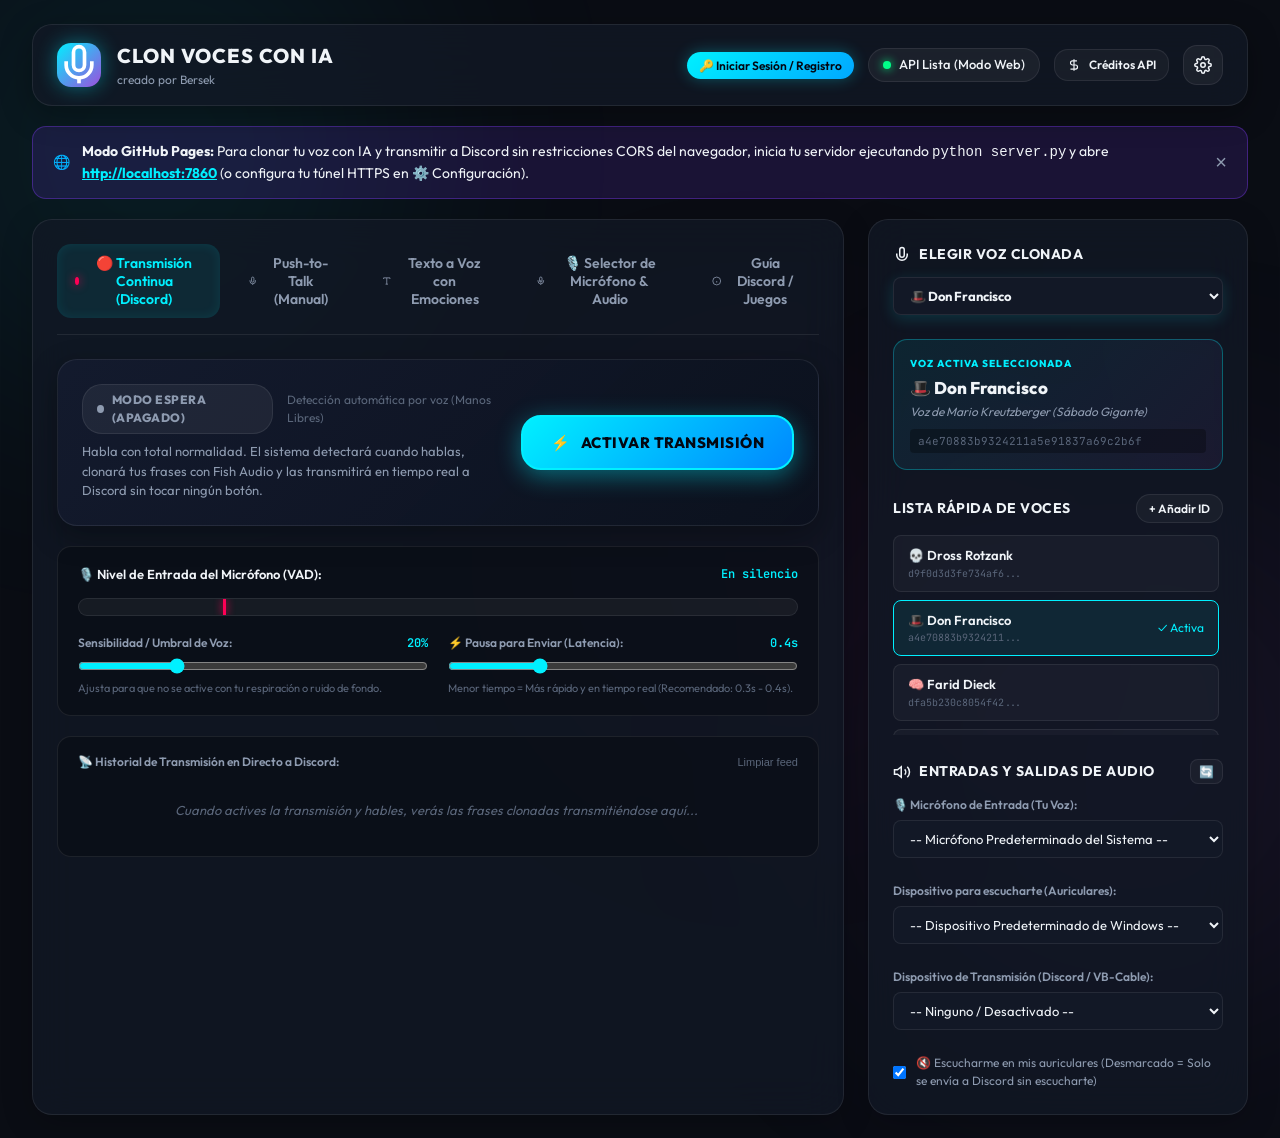
==== commit 5a7003ee: "fix(cache): add cache-busting v2.5.1 and no-cache meta tags to guarantee instant loading" ====
--- a/index.html
+++ b/index.html
@@ -1,6 +1,5 @@
 <!DOCTYPE html>
 <html lang="es">
-
 <head>
     <meta charset="UTF-8">
     <meta name="viewport" content="width=device-width, initial-scale=1.0">
@@ -8,14 +7,14 @@
     <!-- Google Fonts -->
     <link rel="preconnect" href="https://fonts.googleapis.com">
     <link rel="preconnect" href="https://fonts.gstatic.com" crossorigin>
-    <link
-        href="https://fonts.googleapis.com/css2?family=Outfit:wght@300;400;500;600;700;800&family=JetBrains+Mono:wght@400;500&display=swap"
-        rel="stylesheet">
-    <link rel="icon" type="image/svg+xml"
-        href="data:image/svg+xml,<svg xmlns='http://www.w3.org/2000/svg' viewBox='0 0 100 100'><text y='.9em' font-size='90'>🎙️</text></svg>">
-    <link rel="stylesheet" href="style.css">
+    <link href="https://fonts.googleapis.com/css2?family=Outfit:wght@300;400;500;600;700;800&family=JetBrains+Mono:wght@400;500&display=swap" rel="stylesheet">
+    <link rel="icon" type="image/svg+xml" href="data:image/svg+xml,<svg xmlns='http://www.w3.org/2000/svg' viewBox='0 0 100 100'><text y='.9em' font-size='90'>🎙️</text></svg>">
+    <!-- Cache control -->
+    <meta http-equiv="Cache-Control" content="no-cache, no-store, must-revalidate">
+    <meta http-equiv="Pragma" content="no-cache">
+    <meta http-equiv="Expires" content="0">
+    <link rel="stylesheet" href="style.css?v=2.5.1">
 </head>
-
 <body>
     <!-- Background glow ambient effects -->
     <div class="ambient-glow glow-1"></div>
@@ -28,9 +27,9 @@
             <div class="brand">
                 <div class="logo-icon">
                     <svg viewBox="0 0 24 24" fill="none" stroke="currentColor" stroke-width="2">
-                        <path d="M12 2a3 3 0 0 0-3 3v7a3 3 0 0 0 6 0V5a3 3 0 0 0-3-3Z" />
-                        <path d="M19 10v2a7 7 0 0 1-14 0v-2" />
-                        <line x1="12" y1="19" x2="12" y2="22" />
+                        <path d="M12 2a3 3 0 0 0-3 3v7a3 3 0 0 0 6 0V5a3 3 0 0 0-3-3Z"/>
+                        <path d="M19 10v2a7 7 0 0 1-14 0v-2"/>
+                        <line x1="12" y1="19" x2="12" y2="22"/>
                     </svg>
                 </div>
                 <div>
@@ -61,17 +60,11 @@
                 </div>
 
                 <a href="https://fish.audio/app/developers" target="_blank" class="btn btn-outline btn-sm">
-                    <svg width="14" height="14" viewBox="0 0 24 24" fill="none" stroke="currentColor" stroke-width="2">
-                        <path d="M12 2v20M17 5H9.5a3.5 3.5 0 0 0 0 7h5a3.5 3.5 0 0 1 0 7H6" />
-                    </svg>
+                    <svg width="14" height="14" viewBox="0 0 24 24" fill="none" stroke="currentColor" stroke-width="2"><path d="M12 2v20M17 5H9.5a3.5 3.5 0 0 0 0 7h5a3.5 3.5 0 0 1 0 7H6"/></svg>
                     Créditos API
                 </a>
                 <button id="btnOpenSettings" class="btn btn-icon" title="Configuración">
-                    <svg width="18" height="18" viewBox="0 0 24 24" fill="none" stroke="currentColor" stroke-width="2">
-                        <circle cx="12" cy="12" r="3" />
-                        <path
-                            d="M19.4 15a1.65 1.65 0 0 0 .33 1.82l.06.06a2 2 0 0 1 0 2.83 2 2 0 0 1-2.83 0l-.06-.06a1.65 1.65 0 0 0-1.82-.33 1.65 1.65 0 0 0-1 1.51V21a2 2 0 0 1-2 2 2 2 0 0 1-2-2v-.09A1.65 1.65 0 0 0 9 19.4a1.65 1.65 0 0 0-1.82.33l-.06.06a2 2 0 0 1-2.83 0 2 2 0 0 1 0-2.83l.06-.06a1.65 1.65 0 0 0 .33-1.82 1.65 1.65 0 0 0-1.51-1H3a2 2 0 0 1-2-2 2 2 0 0 1 2-2h.09A1.65 1.65 0 0 0 4.6 9a1.65 1.65 0 0 0-.33-1.82l-.06-.06a2 2 0 0 1 0-2.83 2 2 0 0 1 2.83 0l.06.06a1.65 1.65 0 0 0 1.82.33H9a1.65 1.65 0 0 0 1-1.51V3a2 2 0 0 1 2-2 2 2 0 0 1 2 2v.09a1.65 1.65 0 0 0 1 1.51 1.65 1.65 0 0 0 1.82-.33l.06-.06a2 2 0 0 1 2.83 0 2 2 0 0 1 0 2.83l-.06.06a1.65 1.65 0 0 0-.33 1.82V9a1.65 1.65 0 0 0 1.51 1H21a2 2 0 0 1 2 2 2 2 0 0 1-2 2h-.09a1.65 1.65 0 0 0-1.51 1z" />
-                    </svg>
+                    <svg width="18" height="18" viewBox="0 0 24 24" fill="none" stroke="currentColor" stroke-width="2"><circle cx="12" cy="12" r="3"/><path d="M19.4 15a1.65 1.65 0 0 0 .33 1.82l.06.06a2 2 0 0 1 0 2.83 2 2 0 0 1-2.83 0l-.06-.06a1.65 1.65 0 0 0-1.82-.33 1.65 1.65 0 0 0-1 1.51V21a2 2 0 0 1-2 2 2 2 0 0 1-2-2v-.09A1.65 1.65 0 0 0 9 19.4a1.65 1.65 0 0 0-1.82.33l-.06.06a2 2 0 0 1-2.83 0 2 2 0 0 1 0-2.83l.06-.06a1.65 1.65 0 0 0 .33-1.82 1.65 1.65 0 0 0-1.51-1H3a2 2 0 0 1-2-2 2 2 0 0 1 2-2h.09A1.65 1.65 0 0 0 4.6 9a1.65 1.65 0 0 0-.33-1.82l-.06-.06a2 2 0 0 1 0-2.83 2 2 0 0 1 2.83 0l.06.06a1.65 1.65 0 0 0 1.82.33H9a1.65 1.65 0 0 0 1-1.51V3a2 2 0 0 1 2-2 2 2 0 0 1 2 2v.09a1.65 1.65 0 0 0 1 1.51 1.65 1.65 0 0 0 1.82-.33l.06-.06a2 2 0 0 1 2.83 0 2 2 0 0 1 0 2.83l-.06.06a1.65 1.65 0 0 0-.33 1.82V9a1.65 1.65 0 0 0 1.51 1H21a2 2 0 0 1 2 2 2 2 0 0 1-2 2h-.09a1.65 1.65 0 0 0-1.51 1z"/></svg>
                 </button>
             </div>
         </header>
@@ -82,31 +75,22 @@
                 <div class="banner-icon">⚠️</div>
                 <div>
                     <strong>Aviso de Crédito de API (Error 402):</strong>
-                    <span>Fish Audio gestiona el saldo de la API de forma independiente a la suscripción web. Debes
-                        recargar o activar tu saldo de API de desarrollador en <a
-                            href="https://fish.audio/app/developers"
-                            target="_blank">fish.audio/app/developers</a>.</span>
-                </div>
-            </div>
-            <button class="banner-close"
-                onclick="document.getElementById('creditAlertBanner').classList.add('hidden')">×</button>
+                    <span>Fish Audio gestiona el saldo de la API de forma independiente a la suscripción web. Debes recargar o activar tu saldo de API de desarrollador en <a href="https://fish.audio/app/developers" target="_blank">fish.audio/app/developers</a>.</span>
+                </div>
+            </div>
+            <button class="banner-close" onclick="document.getElementById('creditAlertBanner').classList.add('hidden')">×</button>
         </div>
 
         <!-- Server Connection Alert Banner (Shown on GitHub Pages if backend is not connected) -->
-        <div id="corsAlertBanner" class="credit-banner hidden"
-            style="background: rgba(124, 58, 237, 0.15); border-color: rgba(124, 58, 237, 0.4);">
+        <div id="corsAlertBanner" class="credit-banner hidden" style="background: rgba(124, 58, 237, 0.15); border-color: rgba(124, 58, 237, 0.4);">
             <div class="banner-content">
                 <div class="banner-icon">🌐</div>
                 <div>
                     <strong>Modo GitHub Pages:</strong>
-                    <span>Para clonar tu voz con IA y transmitir a Discord sin restricciones CORS del navegador, inicia
-                        tu servidor ejecutando <code>python server.py</code> y abre <a href="http://localhost:7860"
-                            style="color:var(--primary); font-weight:bold;">http://localhost:7860</a> (o configura tu
-                        túnel HTTPS en ⚙️ Configuración).</span>
-                </div>
-            </div>
-            <button class="banner-close"
-                onclick="document.getElementById('corsAlertBanner').classList.add('hidden')">×</button>
+                    <span>Para clonar tu voz con IA y transmitir a Discord sin restricciones CORS del navegador, inicia tu servidor ejecutando <code>python server.py</code> y abre <a href="http://localhost:7860" style="color:var(--primary); font-weight:bold;">http://localhost:7860</a> (o configura tu túnel HTTPS en ⚙️ Configuración).</span>
+                </div>
+            </div>
+            <button class="banner-close" onclick="document.getElementById('corsAlertBanner').classList.add('hidden')">×</button>
         </div>
 
         <!-- Main Layout Grid -->
@@ -120,40 +104,19 @@
                         🔴 Transmisión Continua (Discord)
                     </button>
                     <button class="tab-btn" data-tab="tab-mic">
-                        <svg width="18" height="18" viewBox="0 0 24 24" fill="none" stroke="currentColor"
-                            stroke-width="2">
-                            <path d="M12 2a3 3 0 0 0-3 3v7a3 3 0 0 0 6 0V5a3 3 0 0 0-3-3Z" />
-                            <path d="M19 10v2a7 7 0 0 1-14 0v-2" />
-                            <line x1="12" y1="19" x2="12" y2="22" />
-                        </svg>
+                        <svg width="18" height="18" viewBox="0 0 24 24" fill="none" stroke="currentColor" stroke-width="2"><path d="M12 2a3 3 0 0 0-3 3v7a3 3 0 0 0 6 0V5a3 3 0 0 0-3-3Z"/><path d="M19 10v2a7 7 0 0 1-14 0v-2"/><line x1="12" y1="19" x2="12" y2="22"/></svg>
                         Push-to-Talk (Manual)
                     </button>
                     <button class="tab-btn" data-tab="tab-tts">
-                        <svg width="18" height="18" viewBox="0 0 24 24" fill="none" stroke="currentColor"
-                            stroke-width="2">
-                            <polyline points="4 7 4 4 20 4 20 7" />
-                            <line x1="9" y1="20" x2="15" y2="20" />
-                            <line x1="12" y1="4" x2="12" y2="20" />
-                        </svg>
+                        <svg width="18" height="18" viewBox="0 0 24 24" fill="none" stroke="currentColor" stroke-width="2"><polyline points="4 7 4 4 20 4 20 7"/><line x1="9" y1="20" x2="15" y2="20"/><line x1="12" y1="4" x2="12" y2="20"/></svg>
                         Texto a Voz con Emociones
                     </button>
                     <button class="tab-btn" data-tab="tab-devices">
-                        <svg width="18" height="18" viewBox="0 0 24 24" fill="none" stroke="currentColor"
-                            stroke-width="2">
-                            <path d="M12 2a3 3 0 0 0-3 3v7a3 3 0 0 0 6 0V5a3 3 0 0 0-3-3Z" />
-                            <path d="M19 10v2a7 7 0 0 1-14 0v-2" />
-                            <line x1="12" y1="19" x2="12" y2="22" />
-                            <circle cx="12" cy="12" r="1" />
-                        </svg>
+                        <svg width="18" height="18" viewBox="0 0 24 24" fill="none" stroke="currentColor" stroke-width="2"><path d="M12 2a3 3 0 0 0-3 3v7a3 3 0 0 0 6 0V5a3 3 0 0 0-3-3Z"/><path d="M19 10v2a7 7 0 0 1-14 0v-2"/><line x1="12" y1="19" x2="12" y2="22"/><circle cx="12" cy="12" r="1"/></svg>
                         🎙️ Selector de Micrófono & Audio
                     </button>
                     <button class="tab-btn" data-tab="tab-guide">
-                        <svg width="18" height="18" viewBox="0 0 24 24" fill="none" stroke="currentColor"
-                            stroke-width="2">
-                            <circle cx="12" cy="12" r="10" />
-                            <line x1="12" y1="16" x2="12" y2="12" />
-                            <line x1="12" y1="8" x2="12.01" y2="8" />
-                        </svg>
+                        <svg width="18" height="18" viewBox="0 0 24 24" fill="none" stroke="currentColor" stroke-width="2"><circle cx="12" cy="12" r="10"/><line x1="12" y1="16" x2="12" y2="12"/><line x1="12" y1="8" x2="12.01" y2="8"/></svg>
                         Guía Discord / Juegos
                     </button>
                 </div>
@@ -171,7 +134,7 @@
                                     </span>
                                     <span class="live-subtext">Detección automática por voz (Manos Libres)</span>
                                 </div>
-                                <p class="live-desc">Habla con total normalidad. El sistema detectará cuando hablas</p>
+                                <p class="live-desc">Habla con total normalidad. El sistema detectará cuando hablas, clonará tus frases con Fish Audio y las transmitirá en tiempo real a Discord sin tocar ningún botón.</p>
                             </div>
                             <div class="live-switch-wrapper">
                                 <button id="btnToggleLive" class="btn-live-toggle">
@@ -189,24 +152,18 @@
                             </div>
                             <div class="meter-bar-container">
                                 <div id="vadMeterFill" class="meter-bar-fill" style="width: 0%;"></div>
-                                <div id="vadThresholdLine" class="meter-threshold-marker" style="left: 20%;"
-                                    title="Umbral de Activación"></div>
+                                <div id="vadThresholdLine" class="meter-threshold-marker" style="left: 20%;" title="Umbral de Activación"></div>
                             </div>
                             <div class="meter-calibration-grid">
                                 <div class="calib-item">
-                                    <label class="calib-label">Sensibilidad / Umbral de Voz: <span
-                                            id="valThreshold">20%</span></label>
-                                    <input type="range" id="sliderVadThreshold" min="5" max="60" value="20"
-                                        class="range-slider">
+                                    <label class="calib-label">Sensibilidad / Umbral de Voz: <span id="valThreshold">20%</span></label>
+                                    <input type="range" id="sliderVadThreshold" min="5" max="60" value="20" class="range-slider">
                                     <small>Ajusta para que no se active con tu respiración o ruido de fondo.</small>
                                 </div>
                                 <div class="calib-item">
-                                    <label class="calib-label">⚡ Pausa para Enviar (Latencia): <span
-                                            id="valSilenceTime">0.4s</span></label>
-                                    <input type="range" id="sliderSilenceTime" min="2" max="10" value="4"
-                                        class="range-slider">
-                                    <small>Menor tiempo = Más rápido y en tiempo real (Recomendado: 0.3s -
-                                        0.4s).</small>
+                                    <label class="calib-label">⚡ Pausa para Enviar (Latencia): <span id="valSilenceTime">0.4s</span></label>
+                                    <input type="range" id="sliderSilenceTime" min="2" max="10" value="4" class="range-slider">
+                                    <small>Menor tiempo = Más rápido y en tiempo real (Recomendado: 0.3s - 0.4s).</small>
                                 </div>
                             </div>
                         </div>
@@ -218,8 +175,7 @@
                                 <button id="btnClearFeed" class="btn-text-sm">Limpiar feed</button>
                             </div>
                             <div id="liveSentencesFeed" class="sentences-feed">
-                                <div class="empty-feed-msg">Cuando actives la transmisión y hables, verás las frases
-                                    clonadas transmitiéndose aquí...</div>
+                                <div class="empty-feed-msg">Cuando actives la transmisión y hables, verás las frases clonadas transmitiéndose aquí...</div>
                             </div>
                         </div>
 
@@ -252,11 +208,10 @@
                         <div class="ptt-container">
                             <button id="btnPtt" class="ptt-btn">
                                 <div class="ptt-inner">
-                                    <svg class="mic-svg" viewBox="0 0 24 24" fill="none" stroke="currentColor"
-                                        stroke-width="2">
-                                        <path d="M12 2a3 3 0 0 0-3 3v7a3 3 0 0 0 6 0V5a3 3 0 0 0-3-3Z" />
-                                        <path d="M19 10v2a7 7 0 0 1-14 0v-2" />
-                                        <line x1="12" y1="19" x2="12" y2="22" />
+                                    <svg class="mic-svg" viewBox="0 0 24 24" fill="none" stroke="currentColor" stroke-width="2">
+                                        <path d="M12 2a3 3 0 0 0-3 3v7a3 3 0 0 0 6 0V5a3 3 0 0 0-3-3Z"/>
+                                        <path d="M19 10v2a7 7 0 0 1-14 0v-2"/>
+                                        <line x1="12" y1="19" x2="12" y2="22"/>
                                     </svg>
                                     <span class="ptt-label">MANTÉN PULSADO PARA HABLAR</span>
                                     <span class="ptt-hint">o presiona la tecla [ESPACIO]</span>
@@ -271,8 +226,7 @@
                                 <span id="transcriptionStatus" class="tag-status">Listo</span>
                             </div>
                             <div id="transcriptionText" class="transcription-text">
-                                Habla al micrófono para ver la transcripción aquí y escucharla transformada con la voz
-                                de IA...
+                                Habla al micrófono para ver la transcripción aquí y escucharla transformada con la voz de IA...
                             </div>
                         </div>
 
@@ -285,8 +239,7 @@
                             <audio id="audioPlayer" controls style="width:100%; margin-top:10px;"></audio>
                             <div class="audio-actions-row" style="margin-top: 10px; display: flex; gap: 10px;">
                                 <button id="btnReplayMic" class="btn btn-sm btn-outline">🔁 Volver a Escuchar</button>
-                                <a id="btnDownloadMic" class="btn btn-sm btn-outline" download="voz_clonada.mp3">⬇️
-                                    Descargar MP3</a>
+                                <a id="btnDownloadMic" class="btn btn-sm btn-outline" download="voz_clonada.mp3">⬇️ Descargar MP3</a>
                             </div>
                         </div>
                     </div>
@@ -296,7 +249,7 @@
                 <div id="tab-tts" class="tab-content">
                     <div class="tts-hub">
                         <label class="form-label">Escribe el texto que dirá tu voz clonada:</label>
-
+                        
                         <!-- Emotion Tags Quick Insert -->
                         <div class="emotion-tags-bar">
                             <span class="tags-label">Emociones Fish Audio:</span>
@@ -310,8 +263,7 @@
                         </div>
 
                         <div class="textarea-wrapper">
-                            <textarea id="ttsTextInput"
-                                placeholder="Escribe algo aquí... Ejemplo: [excited] ¡Hola a todos! [laughing] Esta es mi voz con inteligencia artificial."></textarea>
+                            <textarea id="ttsTextInput" placeholder="Escribe algo aquí... Ejemplo: [excited] ¡Hola a todos! [laughing] Esta es mi voz con inteligencia artificial."></textarea>
                             <div class="textarea-footer">
                                 <span id="charCount">0 caracteres</span>
                                 <span class="key-shortcut">Ctrl + Enter para enviar</span>
@@ -320,10 +272,7 @@
 
                         <div class="tts-actions">
                             <button id="btnGenerateTTS" class="btn btn-primary btn-lg">
-                                <svg width="18" height="18" viewBox="0 0 24 24" fill="none" stroke="currentColor"
-                                    stroke-width="2">
-                                    <polygon points="5 3 19 12 5 21 5 3" />
-                                </svg>
+                                <svg width="18" height="18" viewBox="0 0 24 24" fill="none" stroke="currentColor" stroke-width="2"><polygon points="5 3 19 12 5 21 5 3"/></svg>
                                 <span>Generar y Reproducir en Directo</span>
                             </button>
                             <button id="btnClearTTS" class="btn btn-outline">Limpiar</button>
@@ -338,8 +287,7 @@
                             <audio id="ttsAudioPlayer" controls style="width:100%; margin-top:10px;"></audio>
                             <div class="audio-actions-row" style="margin-top: 10px; display: flex; gap: 10px;">
                                 <button id="btnReplayTTS" class="btn btn-sm btn-outline">🔁 Volver a Escuchar</button>
-                                <a id="btnDownloadTTS" class="btn btn-sm btn-outline" download="voz_ia.mp3">⬇️ Descargar
-                                    MP3</a>
+                                <a id="btnDownloadTTS" class="btn btn-sm btn-outline" download="voz_ia.mp3">⬇️ Descargar MP3</a>
                             </div>
                         </div>
                     </div>
@@ -354,28 +302,21 @@
                                 <div class="step-num">1</div>
                                 <div class="step-desc">
                                     <strong>Selecciona la Salida Secundaria en Configuración:</strong>
-                                    <p>En el panel derecho, en <em>"Dispositivo de Transmisión (Discord/Juegos)"</em>,
-                                        elige <strong>CABLE Input (VB-Audio Virtual Cable)</strong> o tu canal de
-                                        <strong>Voicemeeter</strong>.
-                                    </p>
+                                    <p>En el panel derecho, en <em>"Dispositivo de Transmisión (Discord/Juegos)"</em>, elige <strong>CABLE Input (VB-Audio Virtual Cable)</strong> o tu canal de <strong>Voicemeeter</strong>.</p>
                                 </div>
                             </div>
                             <div class="step-item">
                                 <div class="step-num">2</div>
                                 <div class="step-desc">
                                     <strong>Configura Discord o tu Videojuego:</strong>
-                                    <p>Abre Discord -> <em>Ajustes de Usuario</em> -> <em>Voz y Video</em> -> En
-                                        <strong>Dispositivo de Entrada</strong> (Micrófono) selecciona <strong>CABLE
-                                            Output (VB-Audio Virtual Cable)</strong>.
-                                    </p>
+                                    <p>Abre Discord -> <em>Ajustes de Usuario</em> -> <em>Voz y Video</em> -> En <strong>Dispositivo de Entrada</strong> (Micrófono) selecciona <strong>CABLE Output (VB-Audio Virtual Cable)</strong>.</p>
                                 </div>
                             </div>
                             <div class="step-item">
                                 <div class="step-num">3</div>
                                 <div class="step-desc">
                                     <strong>¡Habla y diviértete!</strong>
-                                    <p>Cada vez que hables por este programa o generes un texto, tus amigos en Discord
-                                        escucharán directamente la voz de IA clonada.</p>
+                                    <p>Cada vez que hables por este programa o generes un texto, tus amigos en Discord escucharán directamente la voz de IA clonada.</p>
                                 </div>
                             </div>
                         </div>
@@ -392,8 +333,7 @@
                                     <span class="device-icon-badge">🎙️</span>
                                     <div>
                                         <h3>Selector de Micrófonos y Dispositivos de Audio</h3>
-                                        <p>Elige qué micrófono capturará tu voz y gestiona tus salidas a auriculares y
-                                            cables virtuales de Discord.</p>
+                                        <p>Elige qué micrófono capturará tu voz y gestiona tus salidas a auriculares y cables virtuales de Discord.</p>
                                     </div>
                                 </div>
                             </div>
@@ -410,10 +350,9 @@
                                 <span>🎙️ 1. SELECCIONAR MICRÓFONO DE ENTRADA ACTIVO</span>
                                 <span id="micSelectedBadge" class="status-pill online">Micrófono Activo</span>
                             </div>
-
+                            
                             <div class="form-group" style="margin-top: 14px;">
-                                <label class="form-label" style="font-size: 14px; font-weight: 600;">Elegir Micrófono
-                                    para Captura de Voz:</label>
+                                <label class="form-label" style="font-size: 14px; font-weight: 600;">Elegir Micrófono para Captura de Voz:</label>
                                 <select id="selectInputDeviceTab" class="form-select select-mic-large">
                                     <option value="">Cargando micrófonos disponibles...</option>
                                 </select>
@@ -442,15 +381,13 @@
                                     </div>
                                     <div class="vu-meter-bar-bg">
                                         <div id="micTestVuFill" class="vu-meter-fill" style="width: 0%;"></div>
-                                        <div class="vu-meter-marker-optimal" style="left: 60%;"
-                                            title="Nivel Óptimo Recomendado"></div>
+                                        <div class="vu-meter-marker-optimal" style="left: 60%;" title="Nivel Óptimo Recomendado"></div>
                                     </div>
                                 </div>
 
                                 <!-- Canvas Waveform -->
                                 <canvas id="micTestCanvas" class="mic-test-canvas" width="600" height="70"></canvas>
-                                <div class="mic-test-hint">💡 Habla por tu micrófono mientras la prueba esté activa para
-                                    verificar que la barra se mueva y que capture tu voz correctamente.</div>
+                                <div class="mic-test-hint">💡 Habla por tu micrófono mientras la prueba esté activa para verificar que la barra se mueva y que capture tu voz correctamente.</div>
                             </div>
                         </div>
 
@@ -462,8 +399,7 @@
 
                             <div class="routing-grid-two">
                                 <div class="routing-box">
-                                    <label class="form-label">🎧 Para escucharte a ti mismo
-                                        (Auriculares/Parlantes):</label>
+                                    <label class="form-label">🎧 Para escucharte a ti mismo (Auriculares/Parlantes):</label>
                                     <select id="selectPrimaryOutputTab" class="form-select">
                                         <option value="">Cargando salidas...</option>
                                     </select>
@@ -504,11 +440,7 @@
                 <div class="side-section">
                     <div class="section-title space-between">
                         <div style="display:flex; align-items:center; gap:8px;">
-                            <svg width="18" height="18" viewBox="0 0 24 24" fill="none" stroke="currentColor"
-                                stroke-width="2">
-                                <path d="M12 2a3 3 0 0 0-3 3v7a3 3 0 0 0 6 0V5a3 3 0 0 0-3-3Z" />
-                                <path d="M19 10v2a7 7 0 0 1-14 0v-2" />
-                            </svg>
+                            <svg width="18" height="18" viewBox="0 0 24 24" fill="none" stroke="currentColor" stroke-width="2"><path d="M12 2a3 3 0 0 0-3 3v7a3 3 0 0 0 6 0V5a3 3 0 0 0-3-3Z"/><path d="M19 10v2a7 7 0 0 1-14 0v-2"/></svg>
                             <span>Elegir Voz Clonada</span>
                         </div>
                     </div>
@@ -544,15 +476,10 @@
                 <div class="side-section">
                     <div class="section-title space-between">
                         <div style="display:flex; align-items:center; gap:8px;">
-                            <svg width="18" height="18" viewBox="0 0 24 24" fill="none" stroke="currentColor"
-                                stroke-width="2">
-                                <polygon points="11 5 6 9 2 9 2 15 6 15 11 19 11 5" />
-                                <path d="M19.07 4.93a10 10 0 0 1 0 14.14M15.54 8.46a5 5 0 0 1 0 7.07" />
-                            </svg>
+                            <svg width="18" height="18" viewBox="0 0 24 24" fill="none" stroke="currentColor" stroke-width="2"><polygon points="11 5 6 9 2 9 2 15 6 15 11 19 11 5"/><path d="M19.07 4.93a10 10 0 0 1 0 14.14M15.54 8.46a5 5 0 0 1 0 7.07"/></svg>
                             <span>Entradas y Salidas de Audio</span>
                         </div>
-                        <button id="btnRefreshDevicesSide" class="btn btn-xs btn-outline"
-                            title="Actualizar lista de micrófonos">🔄</button>
+                        <button id="btnRefreshDevicesSide" class="btn btn-xs btn-outline" title="Actualizar lista de micrófonos">🔄</button>
                     </div>
 
                     <div class="form-group">
@@ -578,8 +505,7 @@
 
                     <div class="checkbox-wrapper">
                         <input type="checkbox" id="checkHearMyself">
-                        <label for="checkHearMyself">🔇 Escucharme en mis auriculares (Desmarcado = Solo se envía a
-                            Discord sin escucharte)</label>
+                        <label for="checkHearMyself">🔇 Escucharme en mis auriculares (Desmarcado = Solo se envía a Discord sin escucharte)</label>
                     </div>
                 </div>
             </aside>
@@ -618,17 +544,13 @@
                         <option value="en-US">🇺🇸 English (US)</option>
                     </select>
                     <small class="form-help" style="color:var(--primary); margin-top:4px; display:block;">
-                        🧠 <strong>Motor Activo:</strong> Whisper AI + Filtro de Ruido Dinámico FFmpeg (Precisión
-                        Máxima)
+                        🧠 <strong>Motor Activo:</strong> Whisper AI + Filtro de Ruido Dinámico FFmpeg (Precisión Máxima)
                     </small>
                 </div>
                 <div class="form-group">
                     <label class="form-label">URL del Servidor Backend (para GitHub Pages):</label>
-                    <input type="text" id="settingBackendUrl" class="form-input"
-                        placeholder="http://localhost:7860 o https://tu-tunel.ngrok-free.app">
-                    <small class="form-help">Si utilizas la web desde GitHub Pages, conéctala a tu servidor local
-                        ejecutando <code>python server.py</code> o con tu túnel para evitar bloqueos de CORS del
-                        navegador.</small>
+                    <input type="text" id="settingBackendUrl" class="form-input" placeholder="http://localhost:7860 o https://tu-tunel.ngrok-free.app">
+                    <small class="form-help">Si utilizas la web desde GitHub Pages, conéctala a tu servidor local ejecutando <code>python server.py</code> o con tu túnel para evitar bloqueos de CORS del navegador.</small>
                 </div>
             </div>
             <div class="modal-footer">
@@ -648,14 +570,12 @@
             <div class="modal-body">
                 <div class="form-group">
                     <label class="form-label">Reference ID de Fish Audio:</label>
-                    <input type="text" id="newVoiceId" class="form-input"
-                        placeholder="Ej: 97582f301e1c4f93a514ceda15e23e26">
+                    <input type="text" id="newVoiceId" class="form-input" placeholder="Ej: 97582f301e1c4f93a514ceda15e23e26">
                     <small class="form-help">Lo encuentras en la URL de cualquier voz pública en fish.audio</small>
                 </div>
                 <div class="form-group">
                     <label class="form-label">Nombre para la voz:</label>
-                    <input type="text" id="newVoiceName" class="form-input"
-                        placeholder="Ej: Mi Voz Clonada / Personaje">
+                    <input type="text" id="newVoiceName" class="form-input" placeholder="Ej: Mi Voz Clonada / Personaje">
                 </div>
                 <div class="form-group">
                     <label class="form-label">Descripción (opcional):</label>
@@ -674,14 +594,12 @@
         <div class="modal-card auth-modal-card">
             <div class="modal-header auth-modal-header">
                 <div class="auth-tabs">
-                    <button id="tabAuthLogin" class="auth-tab-btn active" onclick="switchAuthMode('login')">Iniciar
-                        Sesión</button>
-                    <button id="tabAuthRegister" class="auth-tab-btn" onclick="switchAuthMode('register')">Crear
-                        Cuenta</button>
+                    <button id="tabAuthLogin" class="auth-tab-btn active" onclick="switchAuthMode('login')">Iniciar Sesión</button>
+                    <button id="tabAuthRegister" class="auth-tab-btn" onclick="switchAuthMode('register')">Crear Cuenta</button>
                 </div>
                 <button class="modal-close" onclick="closeAuthModal()">×</button>
             </div>
-
+            
             <div class="modal-body auth-modal-body">
                 <!-- Alert error message -->
                 <div id="authAlert" class="auth-alert hidden"></div>
@@ -714,15 +632,13 @@
                 </div>
 
                 <!-- Submit Button -->
-                <button id="btnSubmitAuth" class="btn btn-primary btn-block btn-lg"
-                    style="margin-top:16px; width:100%;">
+                <button id="btnSubmitAuth" class="btn btn-primary btn-block btn-lg" style="margin-top:16px; width:100%;">
                     <span id="btnSubmitAuthText">Iniciar Sesión</span>
                 </button>
 
                 <!-- Footer Hint -->
                 <p id="authFooterHint" class="auth-footer-hint">
-                    ¿No tienes cuenta? <a href="javascript:void(0)" onclick="switchAuthMode('register')">Regístrate
-                        aquí</a>
+                    ¿No tienes cuenta? <a href="javascript:void(0)" onclick="switchAuthMode('register')">Regístrate aquí</a>
                 </p>
             </div>
         </div>
@@ -731,7 +647,6 @@
     <!-- Toast Notification -->
     <div id="toast" class="toast hidden"></div>
 
-    <script src="app.js"></script>
+    <script src="app.js?v=2.5.1"></script>
 </body>
-
-</html>+</html>
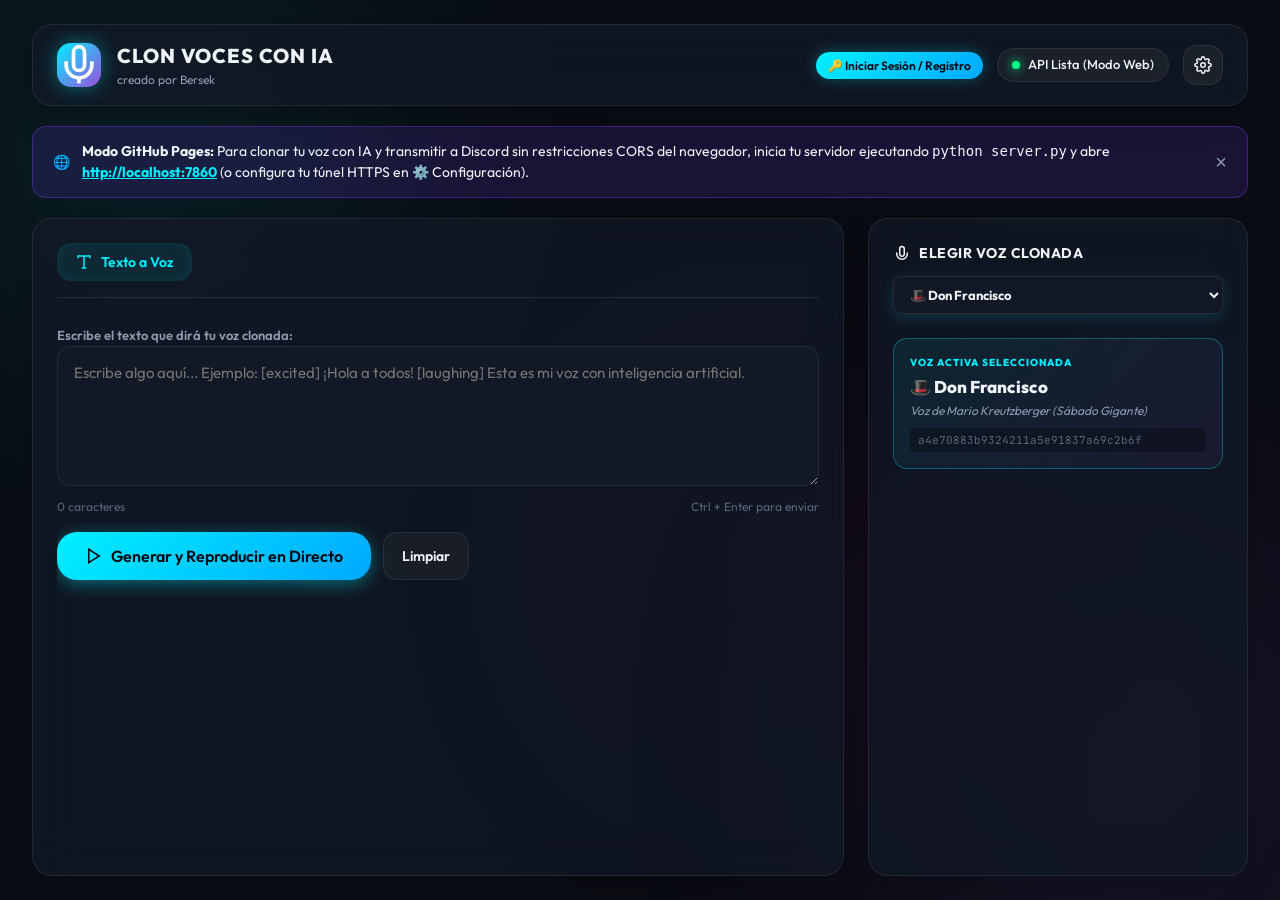
==== commit 99a3c325: "UI: hide unused sections, fix layout scroll, update voice selector dropdown" ====
--- a/index.html
+++ b/index.html
@@ -1,20 +1,25 @@
 <!DOCTYPE html>
 <html lang="es">
+
 <head>
     <meta charset="UTF-8">
     <meta name="viewport" content="width=device-width, initial-scale=1.0">
-    <title>Fish Audio AI Voice Changer & Studio</title>
+    <title>Clonar voz con IA</title>
     <!-- Google Fonts -->
     <link rel="preconnect" href="https://fonts.googleapis.com">
     <link rel="preconnect" href="https://fonts.gstatic.com" crossorigin>
-    <link href="https://fonts.googleapis.com/css2?family=Outfit:wght@300;400;500;600;700;800&family=JetBrains+Mono:wght@400;500&display=swap" rel="stylesheet">
-    <link rel="icon" type="image/svg+xml" href="data:image/svg+xml,<svg xmlns='http://www.w3.org/2000/svg' viewBox='0 0 100 100'><text y='.9em' font-size='90'>🎙️</text></svg>">
+    <link
+        href="https://fonts.googleapis.com/css2?family=Outfit:wght@300;400;500;600;700;800&family=JetBrains+Mono:wght@400;500&display=swap"
+        rel="stylesheet">
+    <link rel="icon" type="image/svg+xml"
+        href="data:image/svg+xml,<svg xmlns='http://www.w3.org/2000/svg' viewBox='0 0 100 100'><text y='.9em' font-size='90'>🎙️</text></svg>">
     <!-- Cache control -->
     <meta http-equiv="Cache-Control" content="no-cache, no-store, must-revalidate">
     <meta http-equiv="Pragma" content="no-cache">
     <meta http-equiv="Expires" content="0">
     <link rel="stylesheet" href="style.css?v=2.5.1">
 </head>
+
 <body>
     <!-- Background glow ambient effects -->
     <div class="ambient-glow glow-1"></div>
@@ -27,9 +32,9 @@
             <div class="brand">
                 <div class="logo-icon">
                     <svg viewBox="0 0 24 24" fill="none" stroke="currentColor" stroke-width="2">
-                        <path d="M12 2a3 3 0 0 0-3 3v7a3 3 0 0 0 6 0V5a3 3 0 0 0-3-3Z"/>
-                        <path d="M19 10v2a7 7 0 0 1-14 0v-2"/>
-                        <line x1="12" y1="19" x2="12" y2="22"/>
+                        <path d="M12 2a3 3 0 0 0-3 3v7a3 3 0 0 0 6 0V5a3 3 0 0 0-3-3Z" />
+                        <path d="M19 10v2a7 7 0 0 1-14 0v-2" />
+                        <line x1="12" y1="19" x2="12" y2="22" />
                     </svg>
                 </div>
                 <div>
@@ -59,12 +64,19 @@
                     <span id="statusText">Verificando API...</span>
                 </div>
 
-                <a href="https://fish.audio/app/developers" target="_blank" class="btn btn-outline btn-sm">
-                    <svg width="14" height="14" viewBox="0 0 24 24" fill="none" stroke="currentColor" stroke-width="2"><path d="M12 2v20M17 5H9.5a3.5 3.5 0 0 0 0 7h5a3.5 3.5 0 0 1 0 7H6"/></svg>
+                <a href="https://fish.audio/app/developers" target="_blank" class="btn btn-outline btn-sm"
+                    style="display: none;">
+                    <svg width="14" height="14" viewBox="0 0 24 24" fill="none" stroke="currentColor" stroke-width="2">
+                        <path d="M12 2v20M17 5H9.5a3.5 3.5 0 0 0 0 7h5a3.5 3.5 0 0 1 0 7H6" />
+                    </svg>
                     Créditos API
                 </a>
                 <button id="btnOpenSettings" class="btn btn-icon" title="Configuración">
-                    <svg width="18" height="18" viewBox="0 0 24 24" fill="none" stroke="currentColor" stroke-width="2"><circle cx="12" cy="12" r="3"/><path d="M19.4 15a1.65 1.65 0 0 0 .33 1.82l.06.06a2 2 0 0 1 0 2.83 2 2 0 0 1-2.83 0l-.06-.06a1.65 1.65 0 0 0-1.82-.33 1.65 1.65 0 0 0-1 1.51V21a2 2 0 0 1-2 2 2 2 0 0 1-2-2v-.09A1.65 1.65 0 0 0 9 19.4a1.65 1.65 0 0 0-1.82.33l-.06.06a2 2 0 0 1-2.83 0 2 2 0 0 1 0-2.83l.06-.06a1.65 1.65 0 0 0 .33-1.82 1.65 1.65 0 0 0-1.51-1H3a2 2 0 0 1-2-2 2 2 0 0 1 2-2h.09A1.65 1.65 0 0 0 4.6 9a1.65 1.65 0 0 0-.33-1.82l-.06-.06a2 2 0 0 1 0-2.83 2 2 0 0 1 2.83 0l.06.06a1.65 1.65 0 0 0 1.82.33H9a1.65 1.65 0 0 0 1-1.51V3a2 2 0 0 1 2-2 2 2 0 0 1 2 2v.09a1.65 1.65 0 0 0 1 1.51 1.65 1.65 0 0 0 1.82-.33l.06-.06a2 2 0 0 1 2.83 0 2 2 0 0 1 0 2.83l-.06.06a1.65 1.65 0 0 0-.33 1.82V9a1.65 1.65 0 0 0 1.51 1H21a2 2 0 0 1 2 2 2 2 0 0 1-2 2h-.09a1.65 1.65 0 0 0-1.51 1z"/></svg>
+                    <svg width="18" height="18" viewBox="0 0 24 24" fill="none" stroke="currentColor" stroke-width="2">
+                        <circle cx="12" cy="12" r="3" />
+                        <path
+                            d="M19.4 15a1.65 1.65 0 0 0 .33 1.82l.06.06a2 2 0 0 1 0 2.83 2 2 0 0 1-2.83 0l-.06-.06a1.65 1.65 0 0 0-1.82-.33 1.65 1.65 0 0 0-1 1.51V21a2 2 0 0 1-2 2 2 2 0 0 1-2-2v-.09A1.65 1.65 0 0 0 9 19.4a1.65 1.65 0 0 0-1.82.33l-.06.06a2 2 0 0 1-2.83 0 2 2 0 0 1 0-2.83l.06-.06a1.65 1.65 0 0 0 .33-1.82 1.65 1.65 0 0 0-1.51-1H3a2 2 0 0 1-2-2 2 2 0 0 1 2-2h.09A1.65 1.65 0 0 0 4.6 9a1.65 1.65 0 0 0-.33-1.82l-.06-.06a2 2 0 0 1 0-2.83 2 2 0 0 1 2.83 0l.06.06a1.65 1.65 0 0 0 1.82.33H9a1.65 1.65 0 0 0 1-1.51V3a2 2 0 0 1 2-2 2 2 0 0 1 2 2v.09a1.65 1.65 0 0 0 1 1.51 1.65 1.65 0 0 0 1.82-.33l.06-.06a2 2 0 0 1 2.83 0 2 2 0 0 1 0 2.83l-.06.06a1.65 1.65 0 0 0-.33 1.82V9a1.65 1.65 0 0 0 1.51 1H21a2 2 0 0 1 2 2 2 2 0 0 1-2 2h-.09a1.65 1.65 0 0 0-1.51 1z" />
+                    </svg>
                 </button>
             </div>
         </header>
@@ -75,22 +87,31 @@
                 <div class="banner-icon">⚠️</div>
                 <div>
                     <strong>Aviso de Crédito de API (Error 402):</strong>
-                    <span>Fish Audio gestiona el saldo de la API de forma independiente a la suscripción web. Debes recargar o activar tu saldo de API de desarrollador en <a href="https://fish.audio/app/developers" target="_blank">fish.audio/app/developers</a>.</span>
-                </div>
-            </div>
-            <button class="banner-close" onclick="document.getElementById('creditAlertBanner').classList.add('hidden')">×</button>
+                    <span>Fish Audio gestiona el saldo de la API de forma independiente a la suscripción web. Debes
+                        recargar o activar tu saldo de API de desarrollador en <a
+                            href="https://fish.audio/app/developers"
+                            target="_blank">fish.audio/app/developers</a>.</span>
+                </div>
+            </div>
+            <button class="banner-close"
+                onclick="document.getElementById('creditAlertBanner').classList.add('hidden')">×</button>
         </div>
 
         <!-- Server Connection Alert Banner (Shown on GitHub Pages if backend is not connected) -->
-        <div id="corsAlertBanner" class="credit-banner hidden" style="background: rgba(124, 58, 237, 0.15); border-color: rgba(124, 58, 237, 0.4);">
+        <div id="corsAlertBanner" class="credit-banner hidden"
+            style="background: rgba(124, 58, 237, 0.15); border-color: rgba(124, 58, 237, 0.4);">
             <div class="banner-content">
                 <div class="banner-icon">🌐</div>
                 <div>
                     <strong>Modo GitHub Pages:</strong>
-                    <span>Para clonar tu voz con IA y transmitir a Discord sin restricciones CORS del navegador, inicia tu servidor ejecutando <code>python server.py</code> y abre <a href="http://localhost:7860" style="color:var(--primary); font-weight:bold;">http://localhost:7860</a> (o configura tu túnel HTTPS en ⚙️ Configuración).</span>
-                </div>
-            </div>
-            <button class="banner-close" onclick="document.getElementById('corsAlertBanner').classList.add('hidden')">×</button>
+                    <span>Para clonar tu voz con IA y transmitir a Discord sin restricciones CORS del navegador, inicia
+                        tu servidor ejecutando <code>python server.py</code> y abre <a href="http://localhost:7860"
+                            style="color:var(--primary); font-weight:bold;">http://localhost:7860</a> (o configura tu
+                        túnel HTTPS en ⚙️ Configuración).</span>
+                </div>
+            </div>
+            <button class="banner-close"
+                onclick="document.getElementById('corsAlertBanner').classList.add('hidden')">×</button>
         </div>
 
         <!-- Main Layout Grid -->
@@ -99,30 +120,51 @@
             <section class="panel main-panel">
                 <!-- Mode Tabs -->
                 <div class="tabs-header">
-                    <button class="tab-btn active" data-tab="tab-continuous">
+                    <button class="tab-btn" data-tab="tab-continuous" style="display: none;">
                         <span class="live-dot-icon"></span>
                         🔴 Transmisión Continua (Discord)
                     </button>
-                    <button class="tab-btn" data-tab="tab-mic">
-                        <svg width="18" height="18" viewBox="0 0 24 24" fill="none" stroke="currentColor" stroke-width="2"><path d="M12 2a3 3 0 0 0-3 3v7a3 3 0 0 0 6 0V5a3 3 0 0 0-3-3Z"/><path d="M19 10v2a7 7 0 0 1-14 0v-2"/><line x1="12" y1="19" x2="12" y2="22"/></svg>
+                    <button class="tab-btn" data-tab="tab-mic" style="display: none;">
+                        <svg width="18" height="18" viewBox="0 0 24 24" fill="none" stroke="currentColor"
+                            stroke-width="2">
+                            <path d="M12 2a3 3 0 0 0-3 3v7a3 3 0 0 0 6 0V5a3 3 0 0 0-3-3Z" />
+                            <path d="M19 10v2a7 7 0 0 1-14 0v-2" />
+                            <line x1="12" y1="19" x2="12" y2="22" />
+                        </svg>
                         Push-to-Talk (Manual)
                     </button>
-                    <button class="tab-btn" data-tab="tab-tts">
-                        <svg width="18" height="18" viewBox="0 0 24 24" fill="none" stroke="currentColor" stroke-width="2"><polyline points="4 7 4 4 20 4 20 7"/><line x1="9" y1="20" x2="15" y2="20"/><line x1="12" y1="4" x2="12" y2="20"/></svg>
-                        Texto a Voz con Emociones
+                    <button class="tab-btn active" data-tab="tab-tts">
+                        <svg width="18" height="18" viewBox="0 0 24 24" fill="none" stroke="currentColor"
+                            stroke-width="2">
+                            <polyline points="4 7 4 4 20 4 20 7" />
+                            <line x1="9" y1="20" x2="15" y2="20" />
+                            <line x1="12" y1="4" x2="12" y2="20" />
+                        </svg>
+                        Texto a Voz
                     </button>
-                    <button class="tab-btn" data-tab="tab-devices">
-                        <svg width="18" height="18" viewBox="0 0 24 24" fill="none" stroke="currentColor" stroke-width="2"><path d="M12 2a3 3 0 0 0-3 3v7a3 3 0 0 0 6 0V5a3 3 0 0 0-3-3Z"/><path d="M19 10v2a7 7 0 0 1-14 0v-2"/><line x1="12" y1="19" x2="12" y2="22"/><circle cx="12" cy="12" r="1"/></svg>
+                    <button class="tab-btn" data-tab="tab-devices" style="display: none;">
+                        <svg width="18" height="18" viewBox="0 0 24 24" fill="none" stroke="currentColor"
+                            stroke-width="2">
+                            <path d="M12 2a3 3 0 0 0-3 3v7a3 3 0 0 0 6 0V5a3 3 0 0 0-3-3Z" />
+                            <path d="M19 10v2a7 7 0 0 1-14 0v-2" />
+                            <line x1="12" y1="19" x2="12" y2="22" />
+                            <circle cx="12" cy="12" r="1" />
+                        </svg>
                         🎙️ Selector de Micrófono & Audio
                     </button>
-                    <button class="tab-btn" data-tab="tab-guide">
-                        <svg width="18" height="18" viewBox="0 0 24 24" fill="none" stroke="currentColor" stroke-width="2"><circle cx="12" cy="12" r="10"/><line x1="12" y1="16" x2="12" y2="12"/><line x1="12" y1="8" x2="12.01" y2="8"/></svg>
+                    <button class="tab-btn" data-tab="tab-guide" style="display: none;">
+                        <svg width="18" height="18" viewBox="0 0 24 24" fill="none" stroke="currentColor"
+                            stroke-width="2">
+                            <circle cx="12" cy="12" r="10" />
+                            <line x1="12" y1="16" x2="12" y2="12" />
+                            <line x1="12" y1="8" x2="12.01" y2="8" />
+                        </svg>
                         Guía Discord / Juegos
                     </button>
                 </div>
 
                 <!-- Tab 0: Continuous Live Streaming Mode -->
-                <div id="tab-continuous" class="tab-content active">
+                <div id="tab-continuous" class="tab-content">
                     <div class="continuous-hub">
                         <!-- Master Live Toggle Banner -->
                         <div class="master-live-card">
@@ -134,7 +176,9 @@
                                     </span>
                                     <span class="live-subtext">Detección automática por voz (Manos Libres)</span>
                                 </div>
-                                <p class="live-desc">Habla con total normalidad. El sistema detectará cuando hablas, clonará tus frases con Fish Audio y las transmitirá en tiempo real a Discord sin tocar ningún botón.</p>
+                                <p class="live-desc">Habla con total normalidad. El sistema detectará cuando hablas,
+                                    clonará tus frases con Fish Audio y las transmitirá en tiempo real a Discord sin
+                                    tocar ningún botón.</p>
                             </div>
                             <div class="live-switch-wrapper">
                                 <button id="btnToggleLive" class="btn-live-toggle">
@@ -152,18 +196,24 @@
                             </div>
                             <div class="meter-bar-container">
                                 <div id="vadMeterFill" class="meter-bar-fill" style="width: 0%;"></div>
-                                <div id="vadThresholdLine" class="meter-threshold-marker" style="left: 20%;" title="Umbral de Activación"></div>
+                                <div id="vadThresholdLine" class="meter-threshold-marker" style="left: 20%;"
+                                    title="Umbral de Activación"></div>
                             </div>
                             <div class="meter-calibration-grid">
                                 <div class="calib-item">
-                                    <label class="calib-label">Sensibilidad / Umbral de Voz: <span id="valThreshold">20%</span></label>
-                                    <input type="range" id="sliderVadThreshold" min="5" max="60" value="20" class="range-slider">
+                                    <label class="calib-label">Sensibilidad / Umbral de Voz: <span
+                                            id="valThreshold">20%</span></label>
+                                    <input type="range" id="sliderVadThreshold" min="0" max="60" value="20"
+                                        class="range-slider">
                                     <small>Ajusta para que no se active con tu respiración o ruido de fondo.</small>
                                 </div>
                                 <div class="calib-item">
-                                    <label class="calib-label">⚡ Pausa para Enviar (Latencia): <span id="valSilenceTime">0.4s</span></label>
-                                    <input type="range" id="sliderSilenceTime" min="2" max="10" value="4" class="range-slider">
-                                    <small>Menor tiempo = Más rápido y en tiempo real (Recomendado: 0.3s - 0.4s).</small>
+                                    <label class="calib-label">⚡ Pausa para Enviar (Latencia): <span
+                                            id="valSilenceTime">0.4s</span></label>
+                                    <input type="range" id="sliderSilenceTime" min="2" max="10" value="4"
+                                        class="range-slider">
+                                    <small>Menor tiempo = Más rápido y en tiempo real (Recomendado: 0.3s -
+                                        0.4s).</small>
                                 </div>
                             </div>
                         </div>
@@ -175,7 +225,8 @@
                                 <button id="btnClearFeed" class="btn-text-sm">Limpiar feed</button>
                             </div>
                             <div id="liveSentencesFeed" class="sentences-feed">
-                                <div class="empty-feed-msg">Cuando actives la transmisión y hables, verás las frases clonadas transmitiéndose aquí...</div>
+                                <div class="empty-feed-msg">Cuando actives la transmisión y hables, verás las frases
+                                    clonadas transmitiéndose aquí...</div>
                             </div>
                         </div>
 
@@ -208,10 +259,11 @@
                         <div class="ptt-container">
                             <button id="btnPtt" class="ptt-btn">
                                 <div class="ptt-inner">
-                                    <svg class="mic-svg" viewBox="0 0 24 24" fill="none" stroke="currentColor" stroke-width="2">
-                                        <path d="M12 2a3 3 0 0 0-3 3v7a3 3 0 0 0 6 0V5a3 3 0 0 0-3-3Z"/>
-                                        <path d="M19 10v2a7 7 0 0 1-14 0v-2"/>
-                                        <line x1="12" y1="19" x2="12" y2="22"/>
+                                    <svg class="mic-svg" viewBox="0 0 24 24" fill="none" stroke="currentColor"
+                                        stroke-width="2">
+                                        <path d="M12 2a3 3 0 0 0-3 3v7a3 3 0 0 0 6 0V5a3 3 0 0 0-3-3Z" />
+                                        <path d="M19 10v2a7 7 0 0 1-14 0v-2" />
+                                        <line x1="12" y1="19" x2="12" y2="22" />
                                     </svg>
                                     <span class="ptt-label">MANTÉN PULSADO PARA HABLAR</span>
                                     <span class="ptt-hint">o presiona la tecla [ESPACIO]</span>
@@ -226,7 +278,8 @@
                                 <span id="transcriptionStatus" class="tag-status">Listo</span>
                             </div>
                             <div id="transcriptionText" class="transcription-text">
-                                Habla al micrófono para ver la transcripción aquí y escucharla transformada con la voz de IA...
+                                Habla al micrófono para ver la transcripción aquí y escucharla transformada con la voz
+                                de IA...
                             </div>
                         </div>
 
@@ -239,19 +292,20 @@
                             <audio id="audioPlayer" controls style="width:100%; margin-top:10px;"></audio>
                             <div class="audio-actions-row" style="margin-top: 10px; display: flex; gap: 10px;">
                                 <button id="btnReplayMic" class="btn btn-sm btn-outline">🔁 Volver a Escuchar</button>
-                                <a id="btnDownloadMic" class="btn btn-sm btn-outline" download="voz_clonada.mp3">⬇️ Descargar MP3</a>
+                                <a id="btnDownloadMic" class="btn btn-sm btn-outline" download="voz_clonada.mp3">⬇️
+                                    Descargar MP3</a>
                             </div>
                         </div>
                     </div>
                 </div>
 
                 <!-- Tab 2: Text to Speech with Emotion Tags -->
-                <div id="tab-tts" class="tab-content">
+                <div id="tab-tts" class="tab-content active">
                     <div class="tts-hub">
                         <label class="form-label">Escribe el texto que dirá tu voz clonada:</label>
-                        
+
                         <!-- Emotion Tags Quick Insert -->
-                        <div class="emotion-tags-bar">
+                        <div class="emotion-tags-bar" style="display: none;">
                             <span class="tags-label">Emociones Fish Audio:</span>
                             <button class="tag-chip" onclick="insertTag('[excited]')">😃 [excited]</button>
                             <button class="tag-chip" onclick="insertTag('[laughing]')">😂 [laughing]</button>
@@ -263,7 +317,8 @@
                         </div>
 
                         <div class="textarea-wrapper">
-                            <textarea id="ttsTextInput" placeholder="Escribe algo aquí... Ejemplo: [excited] ¡Hola a todos! [laughing] Esta es mi voz con inteligencia artificial."></textarea>
+                            <textarea id="ttsTextInput"
+                                placeholder="Escribe algo aquí... Ejemplo: [excited] ¡Hola a todos! [laughing] Esta es mi voz con inteligencia artificial."></textarea>
                             <div class="textarea-footer">
                                 <span id="charCount">0 caracteres</span>
                                 <span class="key-shortcut">Ctrl + Enter para enviar</span>
@@ -272,7 +327,10 @@
 
                         <div class="tts-actions">
                             <button id="btnGenerateTTS" class="btn btn-primary btn-lg">
-                                <svg width="18" height="18" viewBox="0 0 24 24" fill="none" stroke="currentColor" stroke-width="2"><polygon points="5 3 19 12 5 21 5 3"/></svg>
+                                <svg width="18" height="18" viewBox="0 0 24 24" fill="none" stroke="currentColor"
+                                    stroke-width="2">
+                                    <polygon points="5 3 19 12 5 21 5 3" />
+                                </svg>
                                 <span>Generar y Reproducir en Directo</span>
                             </button>
                             <button id="btnClearTTS" class="btn btn-outline">Limpiar</button>
@@ -287,7 +345,8 @@
                             <audio id="ttsAudioPlayer" controls style="width:100%; margin-top:10px;"></audio>
                             <div class="audio-actions-row" style="margin-top: 10px; display: flex; gap: 10px;">
                                 <button id="btnReplayTTS" class="btn btn-sm btn-outline">🔁 Volver a Escuchar</button>
-                                <a id="btnDownloadTTS" class="btn btn-sm btn-outline" download="voz_ia.mp3">⬇️ Descargar MP3</a>
+                                <a id="btnDownloadTTS" class="btn btn-sm btn-outline" download="voz_ia.mp3">⬇️ Descargar
+                                    MP3</a>
                             </div>
                         </div>
                     </div>
@@ -302,21 +361,28 @@
                                 <div class="step-num">1</div>
                                 <div class="step-desc">
                                     <strong>Selecciona la Salida Secundaria en Configuración:</strong>
-                                    <p>En el panel derecho, en <em>"Dispositivo de Transmisión (Discord/Juegos)"</em>, elige <strong>CABLE Input (VB-Audio Virtual Cable)</strong> o tu canal de <strong>Voicemeeter</strong>.</p>
+                                    <p>En el panel derecho, en <em>"Dispositivo de Transmisión (Discord/Juegos)"</em>,
+                                        elige <strong>CABLE Input (VB-Audio Virtual Cable)</strong> o tu canal de
+                                        <strong>Voicemeeter</strong>.
+                                    </p>
                                 </div>
                             </div>
                             <div class="step-item">
                                 <div class="step-num">2</div>
                                 <div class="step-desc">
                                     <strong>Configura Discord o tu Videojuego:</strong>
-                                    <p>Abre Discord -> <em>Ajustes de Usuario</em> -> <em>Voz y Video</em> -> En <strong>Dispositivo de Entrada</strong> (Micrófono) selecciona <strong>CABLE Output (VB-Audio Virtual Cable)</strong>.</p>
+                                    <p>Abre Discord -> <em>Ajustes de Usuario</em> -> <em>Voz y Video</em> -> En
+                                        <strong>Dispositivo de Entrada</strong> (Micrófono) selecciona <strong>CABLE
+                                            Output (VB-Audio Virtual Cable)</strong>.
+                                    </p>
                                 </div>
                             </div>
                             <div class="step-item">
                                 <div class="step-num">3</div>
                                 <div class="step-desc">
                                     <strong>¡Habla y diviértete!</strong>
-                                    <p>Cada vez que hables por este programa o generes un texto, tus amigos en Discord escucharán directamente la voz de IA clonada.</p>
+                                    <p>Cada vez que hables por este programa o generes un texto, tus amigos en Discord
+                                        escucharán directamente la voz de IA clonada.</p>
                                 </div>
                             </div>
                         </div>
@@ -333,7 +399,8 @@
                                     <span class="device-icon-badge">🎙️</span>
                                     <div>
                                         <h3>Selector de Micrófonos y Dispositivos de Audio</h3>
-                                        <p>Elige qué micrófono capturará tu voz y gestiona tus salidas a auriculares y cables virtuales de Discord.</p>
+                                        <p>Elige qué micrófono capturará tu voz y gestiona tus salidas a auriculares y
+                                            cables virtuales de Discord.</p>
                                     </div>
                                 </div>
                             </div>
@@ -350,9 +417,10 @@
                                 <span>🎙️ 1. SELECCIONAR MICRÓFONO DE ENTRADA ACTIVO</span>
                                 <span id="micSelectedBadge" class="status-pill online">Micrófono Activo</span>
                             </div>
-                            
+
                             <div class="form-group" style="margin-top: 14px;">
-                                <label class="form-label" style="font-size: 14px; font-weight: 600;">Elegir Micrófono para Captura de Voz:</label>
+                                <label class="form-label" style="font-size: 14px; font-weight: 600;">Elegir Micrófono
+                                    para Captura de Voz:</label>
                                 <select id="selectInputDeviceTab" class="form-select select-mic-large">
                                     <option value="">Cargando micrófonos disponibles...</option>
                                 </select>
@@ -381,13 +449,15 @@
                                     </div>
                                     <div class="vu-meter-bar-bg">
                                         <div id="micTestVuFill" class="vu-meter-fill" style="width: 0%;"></div>
-                                        <div class="vu-meter-marker-optimal" style="left: 60%;" title="Nivel Óptimo Recomendado"></div>
+                                        <div class="vu-meter-marker-optimal" style="left: 60%;"
+                                            title="Nivel Óptimo Recomendado"></div>
                                     </div>
                                 </div>
 
                                 <!-- Canvas Waveform -->
                                 <canvas id="micTestCanvas" class="mic-test-canvas" width="600" height="70"></canvas>
-                                <div class="mic-test-hint">💡 Habla por tu micrófono mientras la prueba esté activa para verificar que la barra se mueva y que capture tu voz correctamente.</div>
+                                <div class="mic-test-hint">💡 Habla por tu micrófono mientras la prueba esté activa para
+                                    verificar que la barra se mueva y que capture tu voz correctamente.</div>
                             </div>
                         </div>
 
@@ -399,7 +469,8 @@
 
                             <div class="routing-grid-two">
                                 <div class="routing-box">
-                                    <label class="form-label">🎧 Para escucharte a ti mismo (Auriculares/Parlantes):</label>
+                                    <label class="form-label">🎧 Para escucharte a ti mismo
+                                        (Auriculares/Parlantes):</label>
                                     <select id="selectPrimaryOutputTab" class="form-select">
                                         <option value="">Cargando salidas...</option>
                                     </select>
@@ -440,7 +511,11 @@
                 <div class="side-section">
                     <div class="section-title space-between">
                         <div style="display:flex; align-items:center; gap:8px;">
-                            <svg width="18" height="18" viewBox="0 0 24 24" fill="none" stroke="currentColor" stroke-width="2"><path d="M12 2a3 3 0 0 0-3 3v7a3 3 0 0 0 6 0V5a3 3 0 0 0-3-3Z"/><path d="M19 10v2a7 7 0 0 1-14 0v-2"/></svg>
+                            <svg width="18" height="18" viewBox="0 0 24 24" fill="none" stroke="currentColor"
+                                stroke-width="2">
+                                <path d="M12 2a3 3 0 0 0-3 3v7a3 3 0 0 0 6 0V5a3 3 0 0 0-3-3Z" />
+                                <path d="M19 10v2a7 7 0 0 1-14 0v-2" />
+                            </svg>
                             <span>Elegir Voz Clonada</span>
                         </div>
                     </div>
@@ -460,26 +535,21 @@
                     </div>
                 </div>
 
-                <!-- Voice Catalog / Bank -->
-                <div class="side-section">
-                    <div class="section-title space-between">
-                        <span>Lista Rápida de Voces</span>
-                        <button id="btnAddNewVoice" class="btn btn-sm btn-outline">+ Añadir ID</button>
-                    </div>
-
-                    <div id="voiceList" class="voice-list">
-                        <!-- Loaded dynamically -->
-                    </div>
-                </div>
+
 
                 <!-- Audio Output Routing -->
-                <div class="side-section">
+                <div class="side-section" style="display: none;">
                     <div class="section-title space-between">
                         <div style="display:flex; align-items:center; gap:8px;">
-                            <svg width="18" height="18" viewBox="0 0 24 24" fill="none" stroke="currentColor" stroke-width="2"><polygon points="11 5 6 9 2 9 2 15 6 15 11 19 11 5"/><path d="M19.07 4.93a10 10 0 0 1 0 14.14M15.54 8.46a5 5 0 0 1 0 7.07"/></svg>
+                            <svg width="18" height="18" viewBox="0 0 24 24" fill="none" stroke="currentColor"
+                                stroke-width="2">
+                                <polygon points="11 5 6 9 2 9 2 15 6 15 11 19 11 5" />
+                                <path d="M19.07 4.93a10 10 0 0 1 0 14.14M15.54 8.46a5 5 0 0 1 0 7.07" />
+                            </svg>
                             <span>Entradas y Salidas de Audio</span>
                         </div>
-                        <button id="btnRefreshDevicesSide" class="btn btn-xs btn-outline" title="Actualizar lista de micrófonos">🔄</button>
+                        <button id="btnRefreshDevicesSide" class="btn btn-xs btn-outline"
+                            title="Actualizar lista de micrófonos">🔄</button>
                     </div>
 
                     <div class="form-group">
@@ -505,7 +575,20 @@
 
                     <div class="checkbox-wrapper">
                         <input type="checkbox" id="checkHearMyself">
-                        <label for="checkHearMyself">🔇 Escucharme en mis auriculares (Desmarcado = Solo se envía a Discord sin escucharte)</label>
+                        <label for="checkHearMyself">🔇 Escucharme en mis auriculares (Desmarcado = Solo se envía a
+                            Discord sin escucharte)</label>
+                    </div>
+                </div>
+
+                <!-- Voice Catalog / Bank -->
+                <div class="side-section" style="display: none;">
+                    <div class="section-title space-between">
+                        <span>Lista Rápida de Voces</span>
+                        <button id="btnAddNewVoice" class="btn btn-sm btn-outline">+ Añadir ID</button>
+                    </div>
+
+                    <div id="voiceList" class="voice-list" style="max-height: none; flex-grow: 1; overflow-y: auto;">
+                        <!-- Loaded dynamically -->
                     </div>
                 </div>
             </aside>
@@ -544,13 +627,17 @@
                         <option value="en-US">🇺🇸 English (US)</option>
                     </select>
                     <small class="form-help" style="color:var(--primary); margin-top:4px; display:block;">
-                        🧠 <strong>Motor Activo:</strong> Whisper AI + Filtro de Ruido Dinámico FFmpeg (Precisión Máxima)
+                        🧠 <strong>Motor Activo:</strong> Whisper AI + Filtro de Ruido Dinámico FFmpeg (Precisión
+                        Máxima)
                     </small>
                 </div>
                 <div class="form-group">
                     <label class="form-label">URL del Servidor Backend (para GitHub Pages):</label>
-                    <input type="text" id="settingBackendUrl" class="form-input" placeholder="http://localhost:7860 o https://tu-tunel.ngrok-free.app">
-                    <small class="form-help">Si utilizas la web desde GitHub Pages, conéctala a tu servidor local ejecutando <code>python server.py</code> o con tu túnel para evitar bloqueos de CORS del navegador.</small>
+                    <input type="text" id="settingBackendUrl" class="form-input"
+                        placeholder="http://localhost:7860 o https://tu-tunel.ngrok-free.app">
+                    <small class="form-help">Si utilizas la web desde GitHub Pages, conéctala a tu servidor local
+                        ejecutando <code>python server.py</code> o con tu túnel para evitar bloqueos de CORS del
+                        navegador.</small>
                 </div>
             </div>
             <div class="modal-footer">
@@ -570,12 +657,14 @@
             <div class="modal-body">
                 <div class="form-group">
                     <label class="form-label">Reference ID de Fish Audio:</label>
-                    <input type="text" id="newVoiceId" class="form-input" placeholder="Ej: 97582f301e1c4f93a514ceda15e23e26">
+                    <input type="text" id="newVoiceId" class="form-input"
+                        placeholder="Ej: 97582f301e1c4f93a514ceda15e23e26">
                     <small class="form-help">Lo encuentras en la URL de cualquier voz pública en fish.audio</small>
                 </div>
                 <div class="form-group">
                     <label class="form-label">Nombre para la voz:</label>
-                    <input type="text" id="newVoiceName" class="form-input" placeholder="Ej: Mi Voz Clonada / Personaje">
+                    <input type="text" id="newVoiceName" class="form-input"
+                        placeholder="Ej: Mi Voz Clonada / Personaje">
                 </div>
                 <div class="form-group">
                     <label class="form-label">Descripción (opcional):</label>
@@ -594,12 +683,14 @@
         <div class="modal-card auth-modal-card">
             <div class="modal-header auth-modal-header">
                 <div class="auth-tabs">
-                    <button id="tabAuthLogin" class="auth-tab-btn active" onclick="switchAuthMode('login')">Iniciar Sesión</button>
-                    <button id="tabAuthRegister" class="auth-tab-btn" onclick="switchAuthMode('register')">Crear Cuenta</button>
+                    <button id="tabAuthLogin" class="auth-tab-btn active" onclick="switchAuthMode('login')">Iniciar
+                        Sesión</button>
+                    <button id="tabAuthRegister" class="auth-tab-btn" onclick="switchAuthMode('register')">Crear
+                        Cuenta</button>
                 </div>
                 <button class="modal-close" onclick="closeAuthModal()">×</button>
             </div>
-            
+
             <div class="modal-body auth-modal-body">
                 <!-- Alert error message -->
                 <div id="authAlert" class="auth-alert hidden"></div>
@@ -632,13 +723,15 @@
                 </div>
 
                 <!-- Submit Button -->
-                <button id="btnSubmitAuth" class="btn btn-primary btn-block btn-lg" style="margin-top:16px; width:100%;">
+                <button id="btnSubmitAuth" class="btn btn-primary btn-block btn-lg"
+                    style="margin-top:16px; width:100%;">
                     <span id="btnSubmitAuthText">Iniciar Sesión</span>
                 </button>
 
                 <!-- Footer Hint -->
                 <p id="authFooterHint" class="auth-footer-hint">
-                    ¿No tienes cuenta? <a href="javascript:void(0)" onclick="switchAuthMode('register')">Regístrate aquí</a>
+                    ¿No tienes cuenta? <a href="javascript:void(0)" onclick="switchAuthMode('register')">Regístrate
+                        aquí</a>
                 </p>
             </div>
         </div>
@@ -649,4 +742,5 @@
 
     <script src="app.js?v=2.5.1"></script>
 </body>
-</html>
+
+</html>
--- a/style.css
+++ b/style.css
@@ -36,8 +36,8 @@
     font-family: 'Outfit', -apple-system, BlinkMacSystemFont, sans-serif;
     background-color: var(--bg-main);
     color: var(--text-main);
-    min-height: 100vh;
-    overflow-x: hidden;
+    height: 100vh;
+    overflow: hidden;
     position: relative;
     line-height: 1.5;
 }
@@ -83,7 +83,7 @@
     display: flex;
     flex-direction: column;
     gap: 20px;
-    min-height: 100vh;
+    height: 100vh;
 }
 
 /* Header & Brand */
@@ -663,6 +663,7 @@
     grid-template-columns: 1fr 380px;
     gap: 24px;
     flex: 1;
+    min-height: 0;
 }
 
 .panel {
@@ -672,6 +673,9 @@
     border-radius: var(--radius-lg);
     padding: 24px;
     box-shadow: 0 8px 32px rgba(0, 0, 0, 0.2);
+    display: flex;
+    flex-direction: column;
+    overflow: hidden;
 }
 
 /* Tabs */
@@ -716,7 +720,11 @@
 }
 
 .tab-content.active {
-    display: block;
+    display: flex;
+    flex-direction: column;
+    flex-grow: 1;
+    overflow-y: auto;
+    overflow-x: hidden;
 }
 
 /* Visualizer Container */
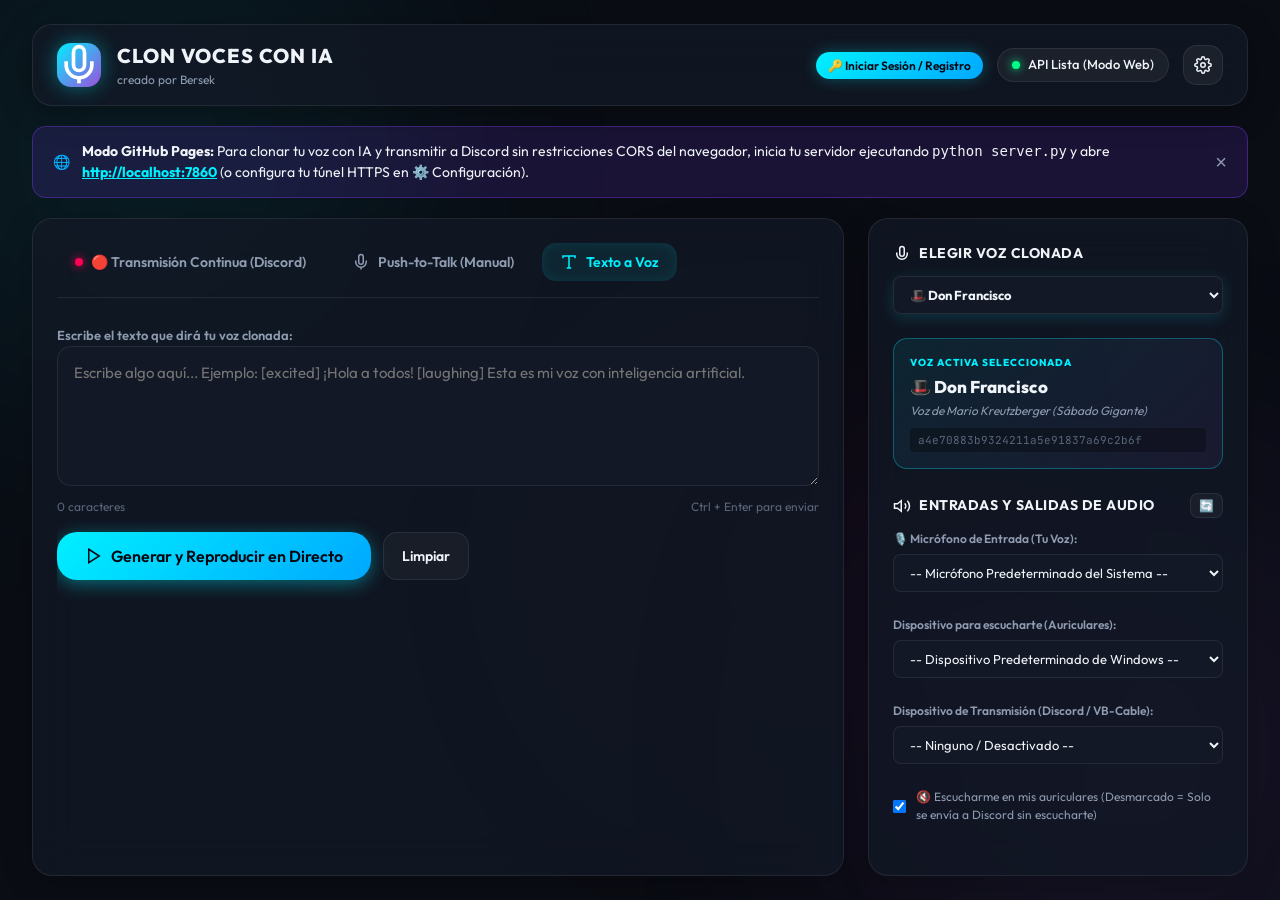
==== commit 19741eb4: "UI: Restore microphone and audio routing tabs" ====
--- a/index.html
+++ b/index.html
@@ -120,11 +120,11 @@
             <section class="panel main-panel">
                 <!-- Mode Tabs -->
                 <div class="tabs-header">
-                    <button class="tab-btn" data-tab="tab-continuous" style="display: none;">
+                    <button class="tab-btn" data-tab="tab-continuous">
                         <span class="live-dot-icon"></span>
                         🔴 Transmisión Continua (Discord)
                     </button>
-                    <button class="tab-btn" data-tab="tab-mic" style="display: none;">
+                    <button class="tab-btn" data-tab="tab-mic">
                         <svg width="18" height="18" viewBox="0 0 24 24" fill="none" stroke="currentColor"
                             stroke-width="2">
                             <path d="M12 2a3 3 0 0 0-3 3v7a3 3 0 0 0 6 0V5a3 3 0 0 0-3-3Z" />
@@ -538,7 +538,7 @@
 
 
                 <!-- Audio Output Routing -->
-                <div class="side-section" style="display: none;">
+                <div class="side-section">
                     <div class="section-title space-between">
                         <div style="display:flex; align-items:center; gap:8px;">
                             <svg width="18" height="18" viewBox="0 0 24 24" fill="none" stroke="currentColor"
--- a/style.css
+++ b/style.css
@@ -1786,3 +1786,39 @@
 .mt-2 {
     margin-top: 8px;
 }
+
+/* Responsive Mobile Layout */
+@media (max-width: 900px) {
+    body {
+        height: auto;
+        min-height: 100vh;
+        overflow-y: auto;
+    }
+    .app-container {
+        height: auto;
+        min-height: 100vh;
+        padding: 16px 12px;
+    }
+    .main-grid {
+        grid-template-columns: 1fr;
+        display: flex;
+        flex-direction: column;
+    }
+    .panel {
+        overflow: visible;
+    }
+    .tab-content.active {
+        overflow-y: visible;
+    }
+    .top-nav {
+        flex-direction: column;
+        gap: 12px;
+        padding: 12px;
+        text-align: center;
+    }
+    .nav-actions {
+        width: 100%;
+        justify-content: center;
+        flex-wrap: wrap;
+    }
+}
